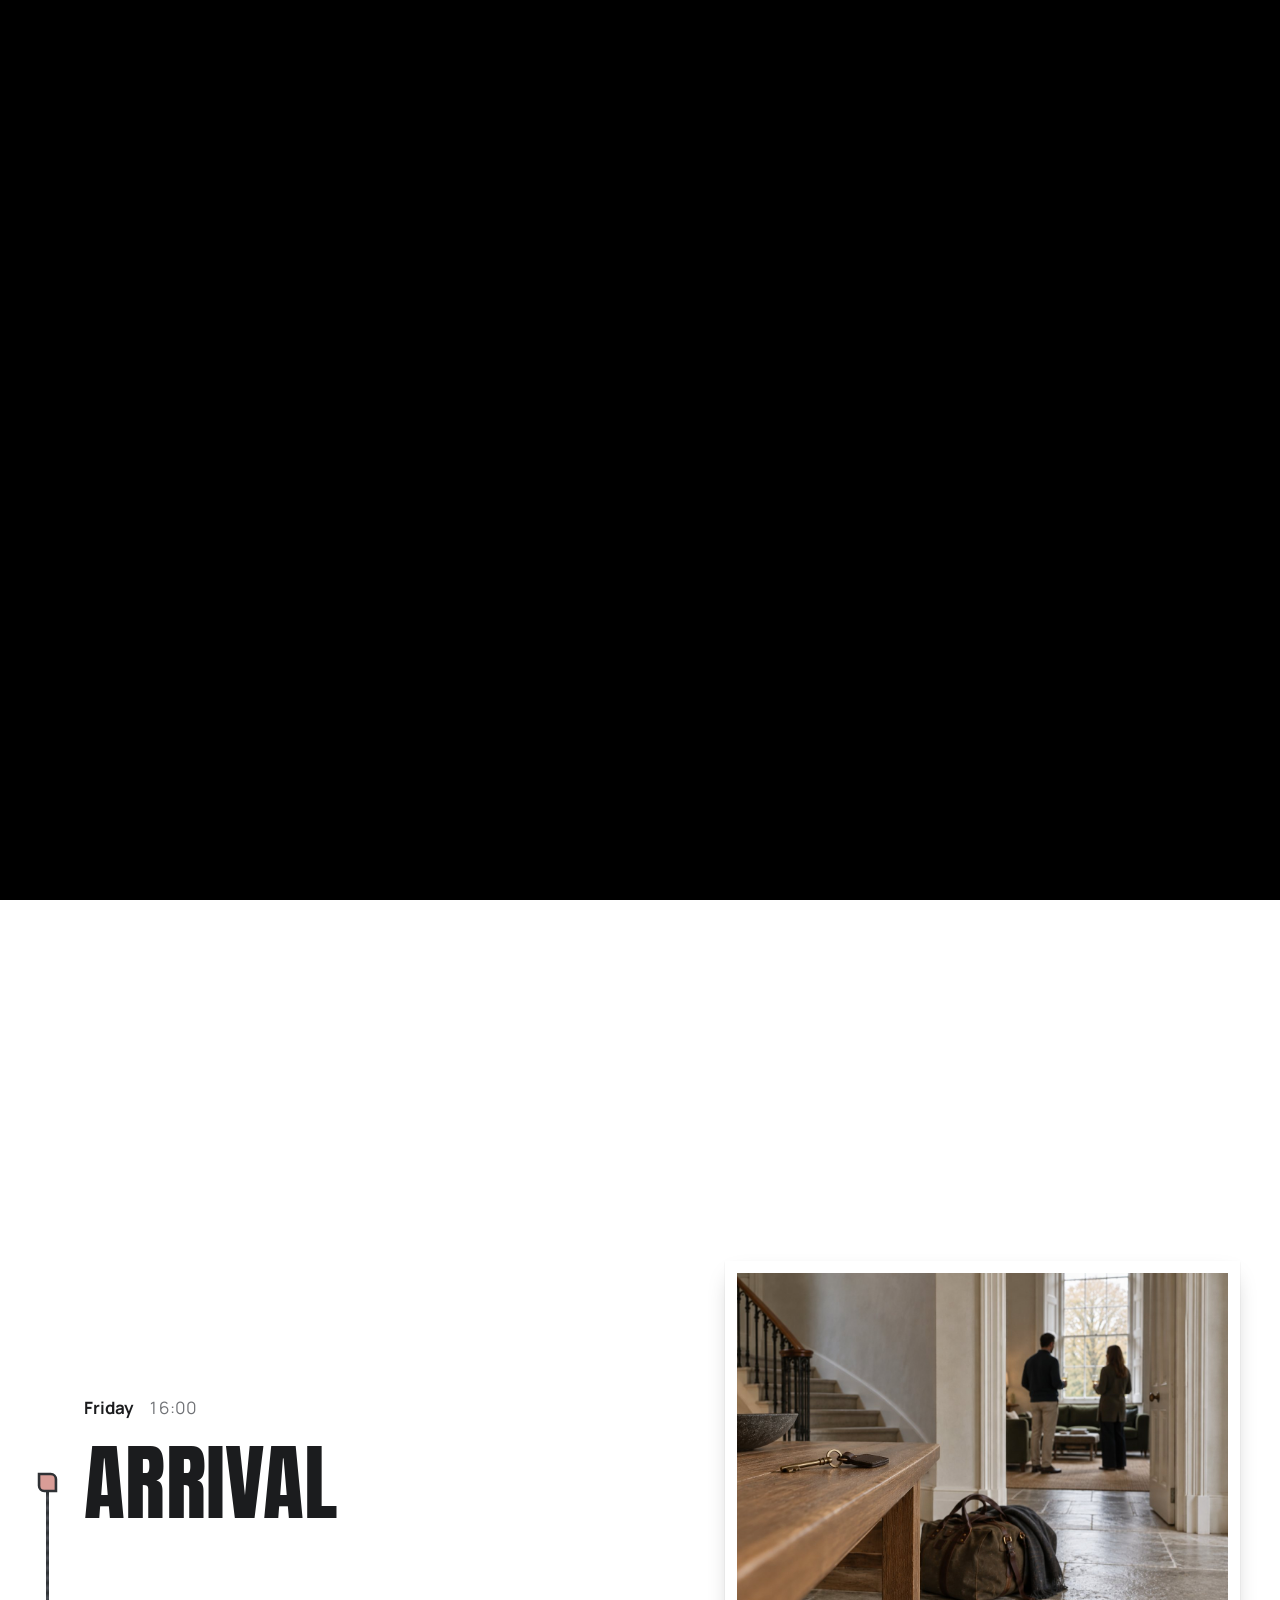
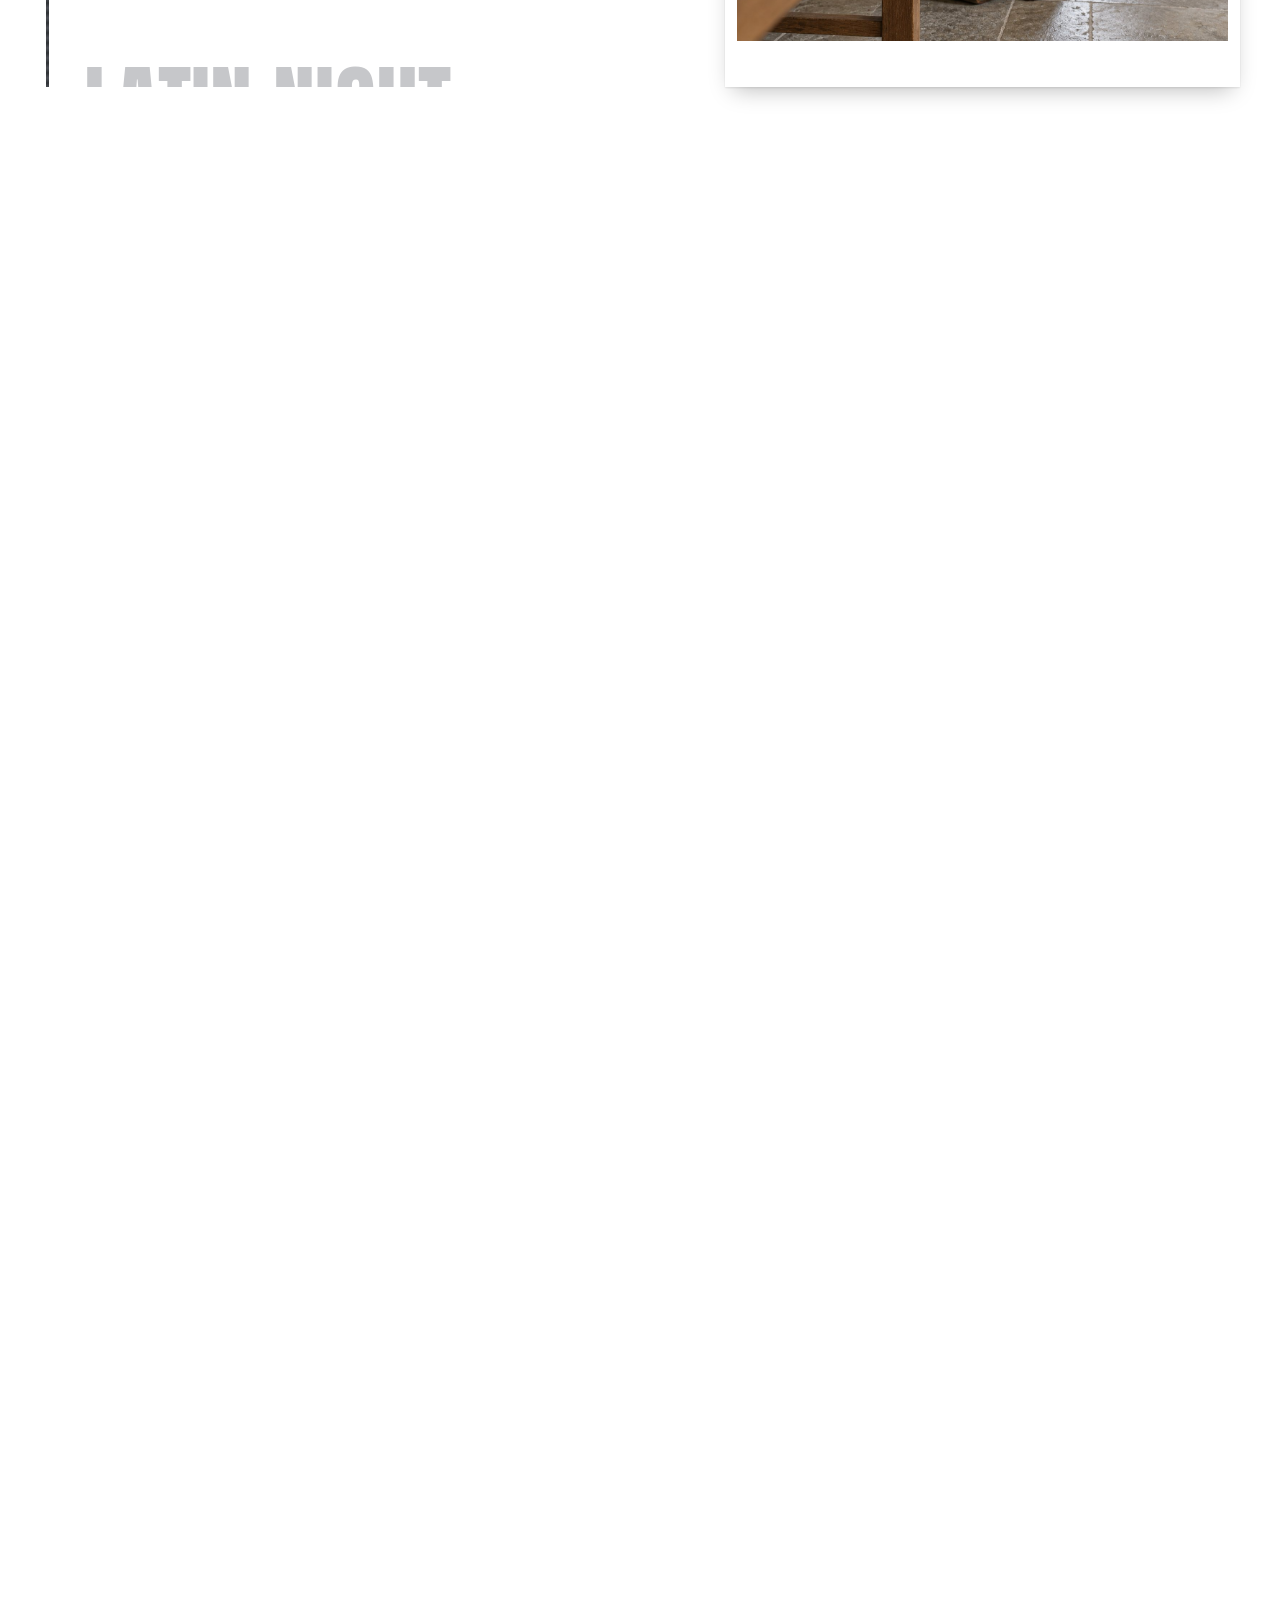
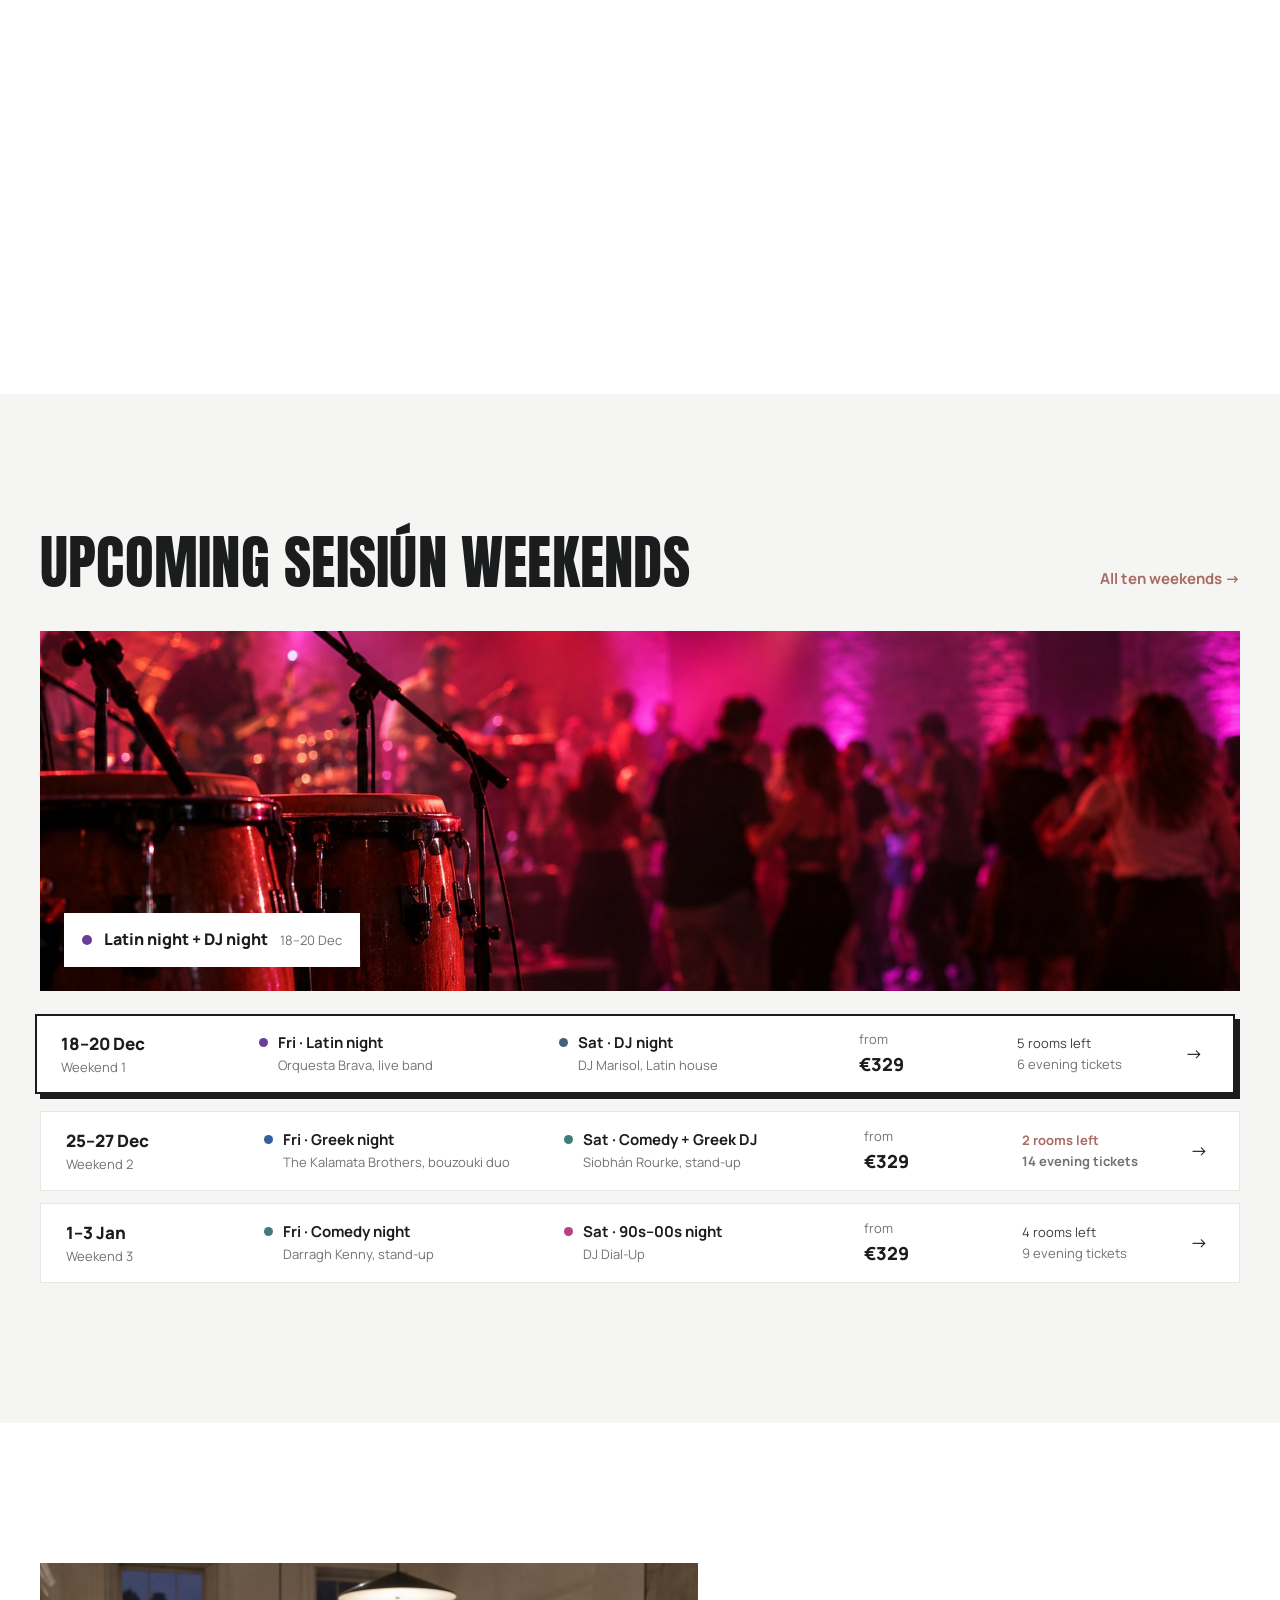
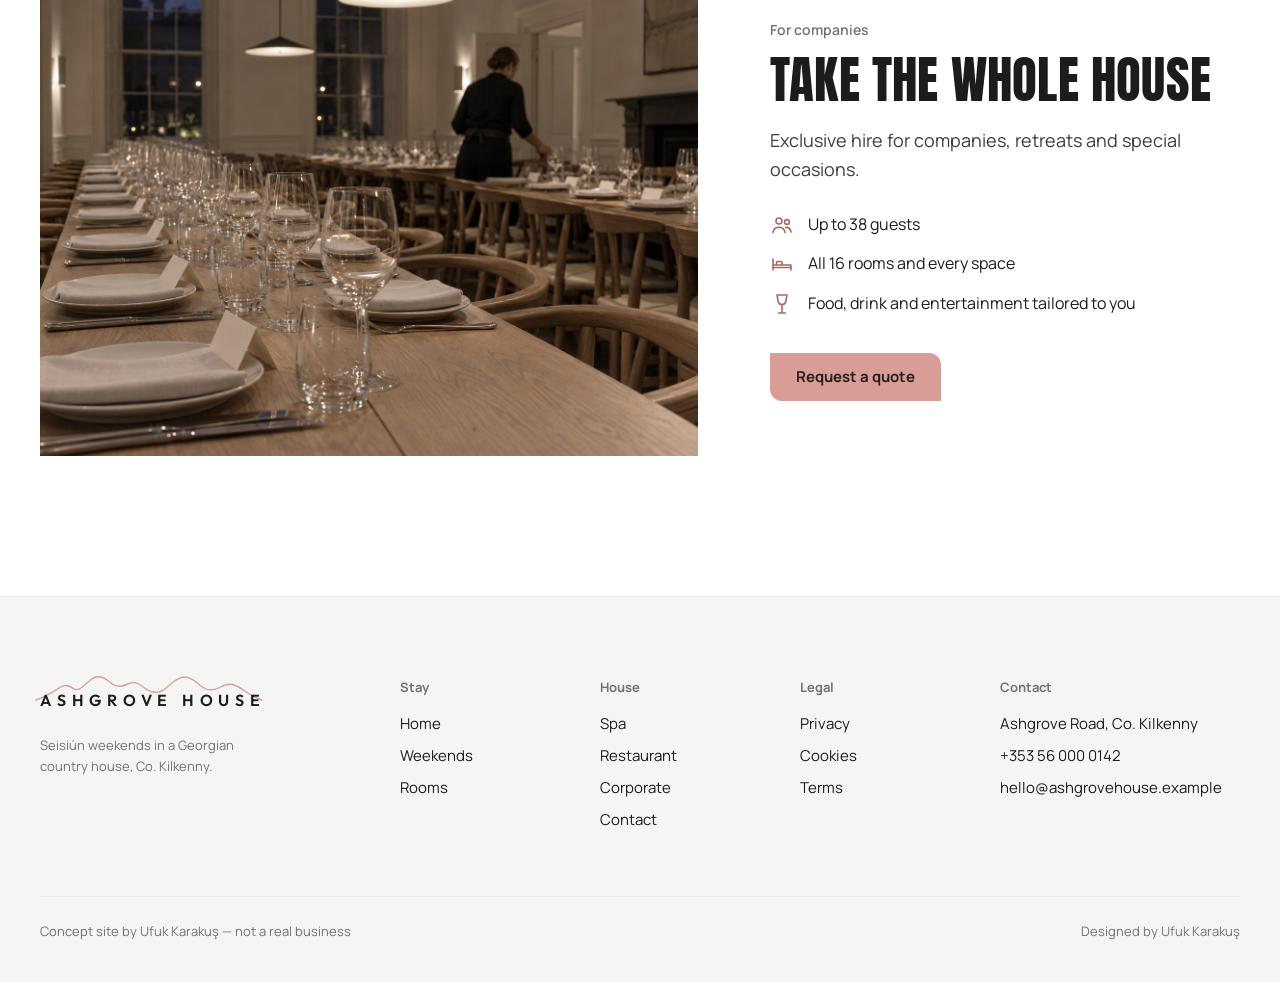
==== index.html @ 06205bde "Stage 6: paced scrolling and story Co-Authored-By: Claude Fable 5.1 <noreply@anthropic.com>" ====
<!doctype html>
<html lang="en-IE">
<head>
<!--HEAD-->
<meta charset="utf-8">
<meta name="viewport" content="width=device-width, initial-scale=1">
<title>Ashgrove House · Seisiún weekends in Kilkenny</title>
<meta name="robots" content="noindex">
<meta name="description" content="Ashgrove House is a fictional concept site: Seisiún weekends in a Georgian country house in Co. Kilkenny.">
<link rel="icon" href="favicon.svg" type="image/svg+xml">
<link rel="alternate icon" href="favicon.ico" sizes="32x32">
<link rel="preconnect" href="https://fonts.googleapis.com">
<link rel="preconnect" href="https://fonts.gstatic.com" crossorigin>
<link rel="stylesheet" href="https://fonts.googleapis.com/css2?family=Anton&family=Outfit:wght@500;600&family=Manrope:wght@400;500;600;700;800&display=swap">
<link rel="stylesheet" href="css/tokens.css">
<link rel="stylesheet" href="css/site.css">
<script>(function(){var d=document.documentElement;d.classList.add('js');var seen=false;try{seen=!!sessionStorage.getItem('ashSeen');sessionStorage.setItem('ashSeen','1')}catch(e){}if(!seen&&!matchMedia('(prefers-reduced-motion: reduce)').matches)d.classList.add('intro-on');})();</script>
<!--/HEAD-->
</head>
<body data-page="home">
<div class="intro" id="intro" aria-hidden="true"><div class="ip l"></div><div class="ip r"></div><div class="ip t"></div><div class="ip b"></div><div class="lo"><div><b>ASHGROVE HOUSE</b><i><span></span></i></div></div></div>
<!--HDR-->
<header class="hdr" id="hdr"><div class="wrap hdr-in">
  <a class="logo" href="./" aria-label="Ashgrove House, home">
    <svg viewBox="0 0 240 30" preserveAspectRatio="none" aria-hidden="true"><path pathLength="1" d="M2 27 C10 25 18 20 28 14 C33 11 37 13 42 16 C48 19 54 10 62 5 C68 2 73 4 79 9 C86 15 92 14 98 11 C104 8 109 10 114 14 C122 20 130 22 138 15 C145 9 151 4 158 4 C165 4 170 10 176 14 C183 19 190 17 197 13 C205 9 212 12 220 18 C226 22 232 25 238 27"/></svg>
    <b>Ashgrove House</b>
  </a>
  <div class="navg">
    <nav class="nav" aria-label="Main"><a href="weekends/" data-nav="weekends">Weekends</a><a href="spa/" data-nav="spa">Spa</a><a href="restaurant/" data-nav="restaurant">Restaurant</a></nav>
    <a class="btn btn-p" href="rooms/">Book</a>
  </div>
</div></header>
<!--/HDR-->
<main id="main">
  <section class="hero"><div class="wrap">
    <div class="hero-frame" id="heroFrame"><video id="heroVid" muted playsinline preload="auto" poster="images/hero-start.jpg" aria-label="Ashgrove House from the air, from an afternoon to a Seisiún night"><source src="images/hero.webm" type="video/webm"><source src="images/hero.mp4" type="video/mp4"></video></div>
    <h1 class="d" id="heroH">Spa by day. Seisiún by night.</h1>
    <div class="hero-sub">
      <p class="lead">Two themed nights with a live act each night, in a Georgian country house in Kilkenny with sixteen rooms upstairs.</p>
      <div class="acts"><div class="next" id="nextLine"><i></i><span></span></div><a class="btn btn-p" href="weekends/">See the weekends</a></div>
    </div>
  </div></section>

  <section class="story" id="story" aria-label="A Seisiún weekend, hour by hour"><div class="st-pin"><div class="wrap st-g">
    <div class="tl" id="tl">
      <div class="tl-col" id="tlCol"></div>
      <div class="tl-when"><b class="fadeable" id="tlDay"></b><span class="fadeable" id="tlTime"></span></div>
      <p class="tl-txt fadeable" id="tlTxt"></p>
    </div>
    <figure class="st-photo"><div class="ph" id="stPh"></div></figure>
  </div></div></section>

  <section class="cal" id="cal"><div class="wrap">
    <div class="sec-h"><h2 class="d">Upcoming Seisiún weekends</h2><a class="tlink" href="weekends/">All ten weekends →</a></div>
    <div class="cal-ph" id="calPh"><img id="calA" src="images/theme-latin.jpg" alt="Latin night" width="1536" height="1024"><img id="calB" alt="" style="opacity:0" width="1536" height="1024"><div class="cal-lab" id="calLab"></div></div>
    <div class="guide" id="guide"></div>
  </div></section>

  <section class="corp"><div class="wrap corp-g">
    <div class="corp-ph"><img src="images/corporate-intro.jpg" alt="The dining room set for a company dinner" class="reveal" width="1536" height="1024" loading="lazy"></div>
    <div>
      <div class="eyebrow">For companies</div>
      <h2 class="d">Take the whole house</h2>
      <p class="lead">Exclusive hire for companies, retreats and special occasions.</p>
      <ul class="ilist"><li><svg data-i="guests"></svg>Up to 38 guests</li><li><svg data-i="bed"></svg>All 16 rooms and every space</li><li><svg data-i="glass"></svg>Food, drink and entertainment tailored to you</li></ul>
      <a class="btn btn-p" href="corporate/">Request a quote</a>
    </div>
  </div></section>
</main>
<!--FTR-->
<footer><div class="wrap">
  <div class="f-g">
    <div><a class="logo" href="./" aria-label="Ashgrove House, home"><svg viewBox="0 0 240 30" preserveAspectRatio="none" aria-hidden="true"><path d="M2 27 C10 25 18 20 28 14 C33 11 37 13 42 16 C48 19 54 10 62 5 C68 2 73 4 79 9 C86 15 92 14 98 11 C104 8 109 10 114 14 C122 20 130 22 138 15 C145 9 151 4 158 4 C165 4 170 10 176 14 C183 19 190 17 197 13 C205 9 212 12 220 18 C226 22 232 25 238 27"/></svg><b>Ashgrove House</b></a>
      <p class="small" style="margin:18px 0 0;max-width:30ch">Seisiún weekends in a Georgian country house, Co. Kilkenny.</p></div>
    <div><h4>Stay</h4><div class="f-col"><a href="./">Home</a><a href="weekends/">Weekends</a><a href="rooms/">Rooms</a></div></div>
    <div><h4>House</h4><div class="f-col"><a href="spa/">Spa</a><a href="restaurant/">Restaurant</a><a href="corporate/">Corporate</a><a href="contact/">Contact</a></div></div>
    <div><h4>Legal</h4><div class="f-col"><a href="privacy/">Privacy</a><a href="cookies/">Cookies</a><a href="terms/">Terms</a></div></div>
    <div><h4>Contact</h4><div class="f-col"><span>Ashgrove Road, Co. Kilkenny</span><a href="tel:+353560000142" data-modal="call">+353 56 000 0142</a><a href="mailto:hello@ashgrovehouse.example" data-modal="email">hello@ashgrovehouse.example</a></div></div>
  </div>
  <div class="f-note"><span>Concept site by Ufuk Karakuş — not a real business</span><span>Designed by Ufuk Karakuş</span></div>
</div></footer>
<!--/FTR-->
<!--SCRIPTS-->
<script type="module" src="js/site.js"></script>
<script type="module" src="js/home.js"></script>
<!--/SCRIPTS-->
</body>
</html>
---- css/tokens.css ----
/* Design tokens — taken from the approved board's :root */
:root{
  --ink:#1b1c1e; --ink2:#3b3d41; --muted:#707276; --faint:#a3a5a8; --line:#e7e7e5; --soft:#f5f5f3; --paper:#ffffff;
  --rose:#d99d97; --rose-h:#e4b0ab; --rose-d:#a86a63; --rose-l:#f7e6e3; --on-rose:#2b1f1d;
  --greek:#33609f; --latin:#6a3d98; --s90:#b8417f; --bingo:#d4703a; --white:#939aa1; --comedy:#3f7d7a; --acoustic:#6f8b62; --dj:#44607f;
  --head:"Anton","Oswald","Arial Narrow",sans-serif;
  --sans:"Manrope","Segoe UI",system-ui,sans-serif;
  --logo:"Outfit","Manrope",system-ui,sans-serif;
  --hh:84px; --r:12px; --sec:140px; --container:1360px; --gutter:40px;
  color-scheme:light;
}
---- css/site.css ----
/* Ashgrove House — shared styles. Light throughout (white + soft grey bands), charcoal type, one dusty-rose accent.
   Anton only for main headings, Manrope everywhere else. Isometric lift only on calendar rows and room boxes. */
*{box-sizing:border-box}
[hidden]{display:none!important}
html,body{margin:0}
body{background:var(--paper);color:var(--ink);font-family:var(--sans);font-size:16px;line-height:1.6;-webkit-font-smoothing:antialiased;overflow-x:hidden}
button{font:inherit;color:inherit;cursor:pointer;background:none;border:0;padding:0}
a{color:inherit}
img{display:block;max-width:100%}
figure{margin:0}
:focus-visible{outline:2px solid var(--rose-d);outline-offset:3px}
.wrap{max-width:var(--container);margin:0 auto;padding-left:max(var(--gutter),env(safe-area-inset-left,0px));padding-right:max(var(--gutter),env(safe-area-inset-right,0px))}
.d{font-family:var(--head);font-weight:400;text-transform:uppercase;letter-spacing:.004em;line-height:.96;margin:0;white-space:nowrap}
.eyebrow{font-size:14px;font-weight:600;color:var(--muted);margin:0 0 14px}
.lead{font-size:18px;line-height:1.6;color:var(--ink2);margin:0;max-width:44ch}
.small{font-size:13px;color:var(--muted)}

/* buttons: primary = rose, top-right + bottom-left rounded; secondary = plain outline; ticket = "Evening tickets" only */
.btn{display:inline-flex;align-items:center;justify-content:center;gap:10px;height:48px;padding:0 26px;font-family:var(--sans);font-weight:700;font-size:15px;white-space:nowrap;text-decoration:none;transition:background .2s,color .2s,border-color .2s}
.btn-p{border-radius:0 var(--r) 0 var(--r);background:var(--rose);color:var(--on-rose)}
.btn-p:hover{background:var(--rose-h)}
.btn-p[disabled]{background:#e5e5e3;color:#9a9c9f;cursor:not-allowed}
.btn-s{border:1px solid var(--ink);border-radius:2px;height:46px}
.btn-s:hover{background:var(--soft)}
.btn-t{position:relative;overflow:hidden;height:46px;color:var(--ink);border:1px solid var(--ink);border-radius:3px}
.btn-t::before,.btn-t::after{content:"";position:absolute;top:50%;width:16px;height:16px;margin-top:-8px;border-radius:50%;background:var(--paper);border:1px solid var(--ink)}
.btn-t::before{left:-9px}.btn-t::after{right:-9px}
.btn-t:hover{background:var(--soft)}
.tlink{font-weight:700;font-size:15px;color:var(--rose-d);display:inline-flex;gap:8px;align-items:center;text-decoration:none}
.tlink:hover{color:var(--ink)}

/* header */
.hdr{position:fixed;left:0;right:0;top:0;z-index:50;background:#fff;box-shadow:0 1px 0 var(--line)}
.hdr-in{display:flex;align-items:center;height:var(--hh)}
.logo{position:relative;display:inline-flex;align-items:center;height:40px;margin-right:auto;padding-top:6px;text-decoration:none}
.logo b{position:relative;z-index:1;font-family:var(--logo);font-weight:600;font-size:16px;letter-spacing:.36em;text-transform:uppercase;white-space:nowrap}
.logo svg{position:absolute;left:-6px;top:-4px;width:calc(100% + 4px);height:30px;z-index:0;overflow:visible}
.logo svg path{fill:none;stroke:var(--rose);stroke-width:1.4;stroke-linejoin:round;stroke-linecap:round}
/* the header line draws itself each time a page opens */
.js .hdr .logo svg path{stroke-dasharray:1;stroke-dashoffset:1}
.js .hdr .logo.draw svg path{animation:lgdraw 1.6s cubic-bezier(.45,0,.25,1) .1s forwards}
@keyframes lgdraw{to{stroke-dashoffset:0}}
.navg{display:flex;gap:8px;align-items:stretch}
.nav{display:flex;align-items:center;gap:4px;padding:4px;border:1px solid var(--ink);border-radius:0 var(--r) 0 var(--r)}
.nav a{display:inline-flex;align-items:center;justify-content:center;height:38px;padding:0 18px;font-weight:600;font-size:14px;text-decoration:none;border-radius:0 9px 0 9px;transition:background .2s,color .2s}
.nav a:hover:not(.on){background:var(--soft)}
.nav a.on{background:var(--ink);color:#fff}

/* footer (light) */
footer{background:var(--soft);padding-block:80px 40px;border-top:1px solid var(--line)}
.f-g{display:grid;grid-template-columns:minmax(0,4fr) repeat(3,minmax(0,2fr)) minmax(0,3fr);gap:40px}
.f-g h4{margin:0 0 14px;font-size:13px;font-weight:700;color:var(--muted)}
.f-col{display:flex;flex-direction:column;gap:8px;font-size:15px}
.f-col a{text-decoration:none}
.f-col a:hover{color:var(--rose-d)}
.f-note{display:flex;justify-content:space-between;gap:20px;margin-top:64px;padding-top:24px;border-top:1px solid var(--line);font-size:13px;color:var(--muted);flex-wrap:wrap}

/* images revealed on entering the viewport (never hidden, only scaled) */
.reveal{transform:scale(.92);transition:transform 1.2s cubic-bezier(.2,.7,.2,1)}
.reveal.in{transform:scale(1)}

/* legal pages: plain text */
.legal{padding-top:calc(var(--hh) + 64px);padding-bottom:var(--sec)}
.legal h1{font-size:clamp(54px,6.2vw,96px);margin:0 0 40px}
.legal .prose{max-width:68ch}
.legal .prose h2{font-family:var(--sans);font-weight:800;font-size:20px;letter-spacing:-.01em;line-height:1.3;margin:40px 0 10px}
.legal .prose p,.legal .prose li{color:var(--ink2);margin:0 0 14px}
.legal .prose ul{padding-left:22px;margin:0 0 14px}
.legal .prose a{color:var(--rose-d);font-weight:700}
.legal .prose a:hover{color:var(--ink)}

/* modal, toast */
.modal{position:fixed;inset:0;z-index:400;background:rgba(27,28,30,.35);display:grid;place-items:center;padding:20px}
.modal-in{background:#fff;max-width:460px;padding:36px;position:relative;box-shadow:0 30px 80px rgba(0,0,0,.2)}
.modal-in h3{font-weight:800;font-size:24px;margin:0 0 10px;letter-spacing:-.01em}
.modal-in p{margin:0 0 18px;color:var(--ink2)}
.modal-in a{font-weight:700;color:var(--rose-d)}
.modal-in .x{position:absolute;right:12px;top:10px;font-size:22px;width:36px;height:36px}
.toast{position:fixed;left:50%;top:100px;transform:translate(-50%,-10px);z-index:350;background:#fff;color:var(--ink);box-shadow:0 10px 30px rgba(0,0,0,.15);padding:12px 18px;font-size:14px;font-weight:600;opacity:0;transition:.25s;pointer-events:none}
.toast.on{opacity:1;transform:translate(-50%,0)}

/* ========== HOME ========== */
/* intro: black ~1s, the frame opens to the 35mm picture, then the page arrives (only when the head script sets .intro-on) */
.intro{display:none;position:fixed;inset:0;z-index:300;pointer-events:none}
.intro-on .intro{display:block}
.intro .ip{position:absolute;left:0;right:0;height:50%;background:#000;transition:height 1.8s cubic-bezier(.65,0,.35,1),opacity .9s ease}
.intro .ip.t{top:0}.intro .ip.b{bottom:0}
.intro .ip.l,.intro .ip.r{top:0;bottom:0;height:auto;width:0;transition:opacity .9s ease}
.intro .ip.l{left:0;right:auto}.intro .ip.r{right:0;left:auto}
.intro .lo{position:absolute;inset:0;display:grid;place-items:center;z-index:2;transition:opacity .5s}
.intro .lo div{display:flex;flex-direction:column;align-items:center;gap:18px}
.intro .lo b{font-family:var(--logo);font-weight:600;font-size:16px;letter-spacing:.36em;color:#e8e8e8}
.intro .lo i{display:block;width:150px;height:1px;background:rgba(255,255,255,.14);overflow:hidden}
.intro .lo i span{display:block;height:100%;background:#e8e8e8;transform:translateX(-100%);animation:ld 1s ease forwards}
@keyframes ld{to{transform:none}}
.intro.go .lo{opacity:0}
.intro.fade .ip{opacity:0}
.intro-on .intro.done,.intro.done{display:none}

.hero{padding-top:calc(var(--hh) + 28px);padding-bottom:96px}
.hero .wrap{container-type:inline-size}
.hero-frame{height:clamp(280px,calc(100vh - 372px),560px);overflow:hidden;background:#e9e9e7}
.hero-frame video{display:block;width:100%;height:100%;object-fit:cover;object-position:50% 18%}
/* the headline fills the frame on one line: sized in CSS from the Anton width ratio (so nothing shifts when the font arrives), then refined by js/home.js */
.hero h1{--hw:1126;font-size:min(150px,calc(100cqw * 100 / var(--hw) - .2px));margin:34px 0 24px;width:max-content}
.hero-sub{display:grid;grid-template-columns:minmax(0,7fr) minmax(0,5fr);gap:40px;align-items:center}
.hero-sub .acts{display:flex;align-items:center;gap:26px;justify-self:end}
.next{display:flex;align-items:center;gap:10px;font-size:14px;color:var(--muted);white-space:nowrap}
.next i{width:8px;height:8px;border-radius:50%;background:var(--c,var(--latin))}

/* story: the weekend as a timeline. Titles travel up a striped line; day, time and copy fade in place. One step per scroll. */
.story{position:relative;background:var(--paper)}
.st-pin{position:sticky;top:0;height:100vh;padding-top:var(--hh);display:flex;align-items:center;overflow:hidden}
.st-g{display:grid;grid-template-columns:minmax(0,6fr) minmax(0,6fr);gap:56px;align-items:center;width:100%}
.tl{position:relative;height:var(--tlH,460px);overflow-x:visible;overflow-y:clip}
.tl-col{position:absolute;left:0;right:0;top:0;transform:translateY(var(--tlShift,0px));transition:transform .85s cubic-bezier(.65,0,.35,1)}
.tl-line{position:absolute;left:6px;width:3px;top:calc(var(--tlTH,100px) / 2);height:calc(var(--tlS,240px) * 7);border-radius:2px;background:repeating-linear-gradient(180deg,#2f3135 0,#4d5056 5px,#2f3135 10px)}
.tl-it{position:absolute;left:0;right:0;top:calc(var(--tlS,240px) * var(--k));padding-left:44px}
.tl-it .d{font-size:clamp(64px,6.6vw,104px);color:#c6c7ca;transition:color .6s ease}
.tl-it.on .d{color:var(--ink)}
.tl-node{position:absolute;left:0;top:50%;width:15px;height:15px;margin-top:-7.5px;background:#fff;border:2px solid #2f3135;border-radius:0 5px 0 5px;transition:background .4s ease,transform .4s ease}
.tl-it.past .tl-node{background:#2f3135}
.tl-it.on .tl-node{background:var(--rose);transform:scale(1.3)}
.tl-when{position:absolute;left:44px;top:calc(var(--tlY,190px) - 46px);display:flex;gap:14px;align-items:baseline;font-size:17px;line-height:1.4}
.tl-when b{font-weight:700}
.tl-when span{color:var(--muted);font-variant-numeric:tabular-nums}
.tl-txt{position:absolute;left:44px;right:0;top:calc(var(--tlY,190px) + var(--tlTH,100px) + 18px);margin:0;font-size:18px;line-height:1.55;color:var(--ink2);max-width:36ch}
.fadeable{transition:opacity .4s ease}
.fadeable.out{opacity:0;transition-duration:.2s}
.st-photo{justify-self:end;position:relative;background:#fff;padding:12px 12px 46px;box-shadow:0 1px 2px rgba(0,0,0,.10),0 10px 22px -8px rgba(0,0,0,.28)}
.st-photo .ph{position:relative;width:var(--phW,540px);aspect-ratio:4/3;overflow:hidden;background:#eee}
.st-photo img{position:absolute;inset:0;width:100%;height:100%;object-fit:cover;opacity:0;transition:opacity .7s ease}
.st-photo img.on{opacity:1}

/* upcoming weekends: one picture, three slim guide rows.
   (The board renders in quirks mode — no doctype — so a line holding only a smaller inline element has no strut; here those elements are blocks to give the same line boxes.) */
.cal{background:var(--soft);padding-block:var(--sec)}
.sec-h{display:flex;justify-content:space-between;align-items:flex-end;gap:30px;margin-bottom:40px}
.sec-h h2{font-size:clamp(44px,4.6vw,68px)}
.cal-ph{position:relative;height:min(40vh,360px);overflow:hidden;background:#e4e4e2;margin-bottom:28px}
.cal-ph img{position:absolute;inset:0;width:100%;height:100%;object-fit:cover;transition:opacity .8s ease}
.cal-lab{position:absolute;left:24px;bottom:24px;z-index:2;background:#fff;padding:14px 18px;display:flex;gap:12px;align-items:center}
.cal-lab i{width:10px;height:10px;border-radius:50%;background:var(--c);flex:none}
.cal-lab b{font-weight:800;font-size:16px;white-space:nowrap}
.cal-lab span{font-size:13px;color:var(--muted);white-space:nowrap}
.guide{display:flex;flex-direction:column;gap:12px}
.gr{display:grid;grid-template-columns:170px minmax(0,1fr) 130px 140px 24px;align-items:center;gap:28px;min-height:80px;padding:12px 26px;background:#fff;box-shadow:inset 0 0 0 1px var(--line);cursor:pointer;text-decoration:none;transition:transform .22s ease,box-shadow .22s ease}
.gr:hover,.gr.cur{transform:translate(-5px,-5px);box-shadow:inset 0 0 0 2px var(--ink),5px 5px 0 var(--ink)}
.gr .dt b{display:block;font-weight:800;font-size:17px;white-space:nowrap}
.gr .dt span{display:block;font-size:13px;color:var(--muted)}
.gr .ns{display:flex;gap:28px;min-width:0}
.gr .nt{display:flex;gap:10px;align-items:baseline;min-width:0;flex:1 1 0}
.gr .nt i{flex:none;width:9px;height:9px;border-radius:50%;background:var(--c);transform:translateY(-1px)}
.gr .nt b{display:block;font-weight:700;font-size:15px;white-space:nowrap}
.gr .nt span{display:block;font-size:13px;color:var(--muted);white-space:nowrap;overflow:hidden;text-overflow:ellipsis}
.gr .pr{font-size:13px;color:var(--muted)}
.gr .pr b{display:block;font-weight:800;font-size:18px;color:var(--ink)}
.gr .lf{font-size:13px;color:var(--ink2)}
.gr .lf.hot{color:var(--rose-d);font-weight:700}
.gr .go{font-size:18px;color:var(--ink)}

.corp{padding-block:var(--sec)}
.corp-g{display:grid;grid-template-columns:minmax(0,7fr) minmax(0,5fr);gap:72px;align-items:center}
.corp-ph{aspect-ratio:4/3;overflow:hidden;background:#eee}
.corp-ph img{width:100%;height:100%;object-fit:cover}
.corp h2{font-size:clamp(44px,4vw,60px);margin-bottom:22px}
.ilist{list-style:none;padding:0;margin:28px 0 36px;display:flex;flex-direction:column;gap:14px}
.ilist li{display:flex;gap:14px;align-items:center;font-size:16px}
.ilist svg{width:24px;height:24px;flex:none;color:var(--rose-d)}

@media (prefers-reduced-motion:reduce){*{animation:none!important;transition:none!important}.reveal{transform:none}.js .hdr .logo svg path{stroke-dashoffset:0}}
@media (max-width:1100px){
  .gr{grid-template-columns:150px minmax(0,1fr) 110px 24px}.gr .lf{display:none}
}
@media (max-width:900px){
  .st-g{grid-template-columns:1fr;gap:20px}.st-pin{align-items:flex-start;padding-top:calc(var(--hh) + 24px)}.tl-it .d{font-size:52px}.st-photo{justify-self:start}
  .corp-g{grid-template-columns:1fr}
  .gr{grid-template-columns:1fr;gap:10px}.gr .ns{flex-direction:column;gap:8px}
  .hero h1{width:auto;font-size:clamp(46px,6.2vw,90px)}
  .hero-sub{grid-template-columns:1fr}
  .wrap{padding-left:max(16px,env(safe-area-inset-left,0px));padding-right:max(16px,env(safe-area-inset-right,0px))}
  .d{white-space:normal}
  .f-g{grid-template-columns:1fr}
  .nav a{padding:0 12px}
}
@media (max-width:520px){
  .hero-sub .acts{flex-direction:column;align-items:flex-start;justify-self:start}
  .next{white-space:normal}
  .logo b{font-size:12px;letter-spacing:.22em}
  .nav a[data-nav="restaurant"]{display:none}
  .nav a{height:34px;font-size:13px}
  .navg>.btn{height:44px;padding:0 16px}
}

/* hidden /data-check/ page */
.dc h2{font-family:var(--sans);font-weight:800;font-size:22px;letter-spacing:-.01em;margin:48px 0 12px}
.dc h3{font-family:var(--sans);font-weight:700;font-size:16px;margin:24px 0 8px}
.dc table{border-collapse:collapse;width:100%;font-size:14px;font-variant-numeric:tabular-nums}
.dc th,.dc td{padding:8px 10px;border-bottom:1px solid var(--line);text-align:left;vertical-align:top}
.dc th{font-size:13px;color:var(--muted);font-weight:700}
.dc .ok{color:#2f6a3a;font-weight:700}
.dc .bad{color:#b3261e;font-weight:700}
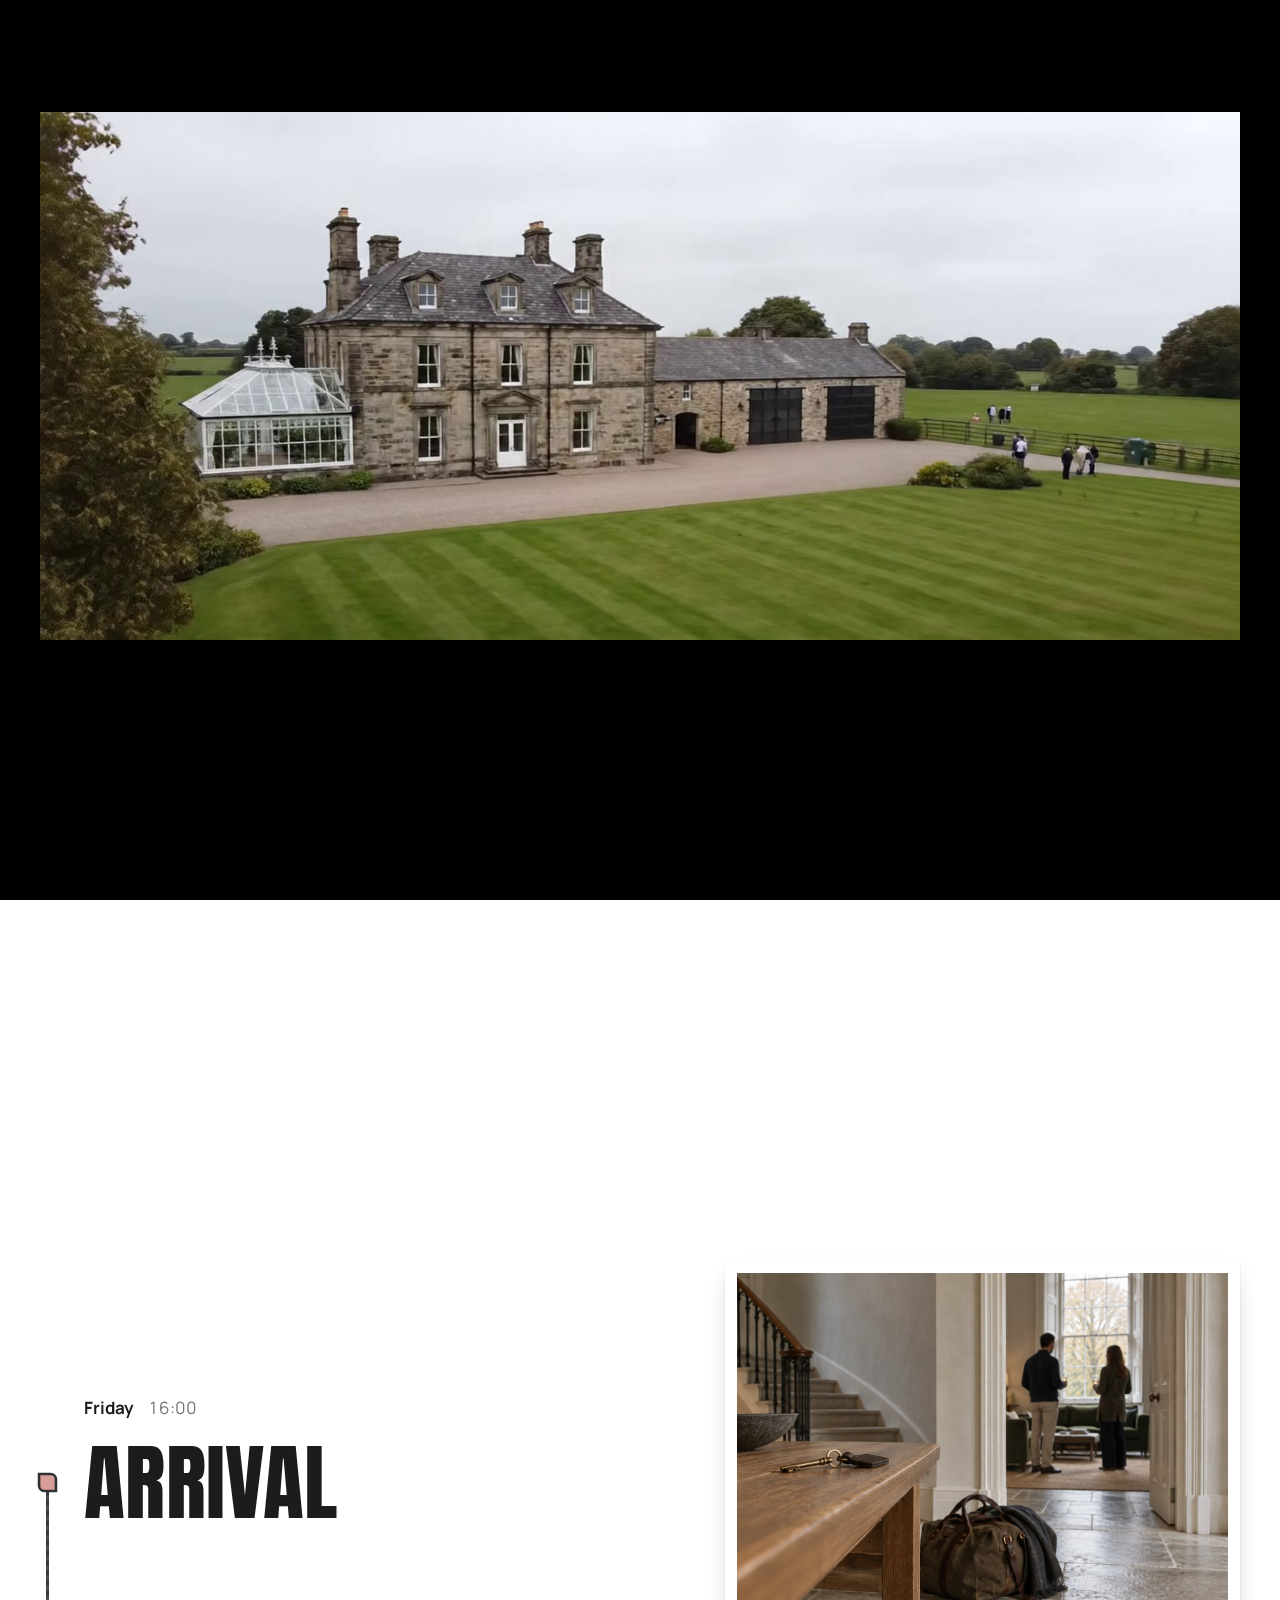
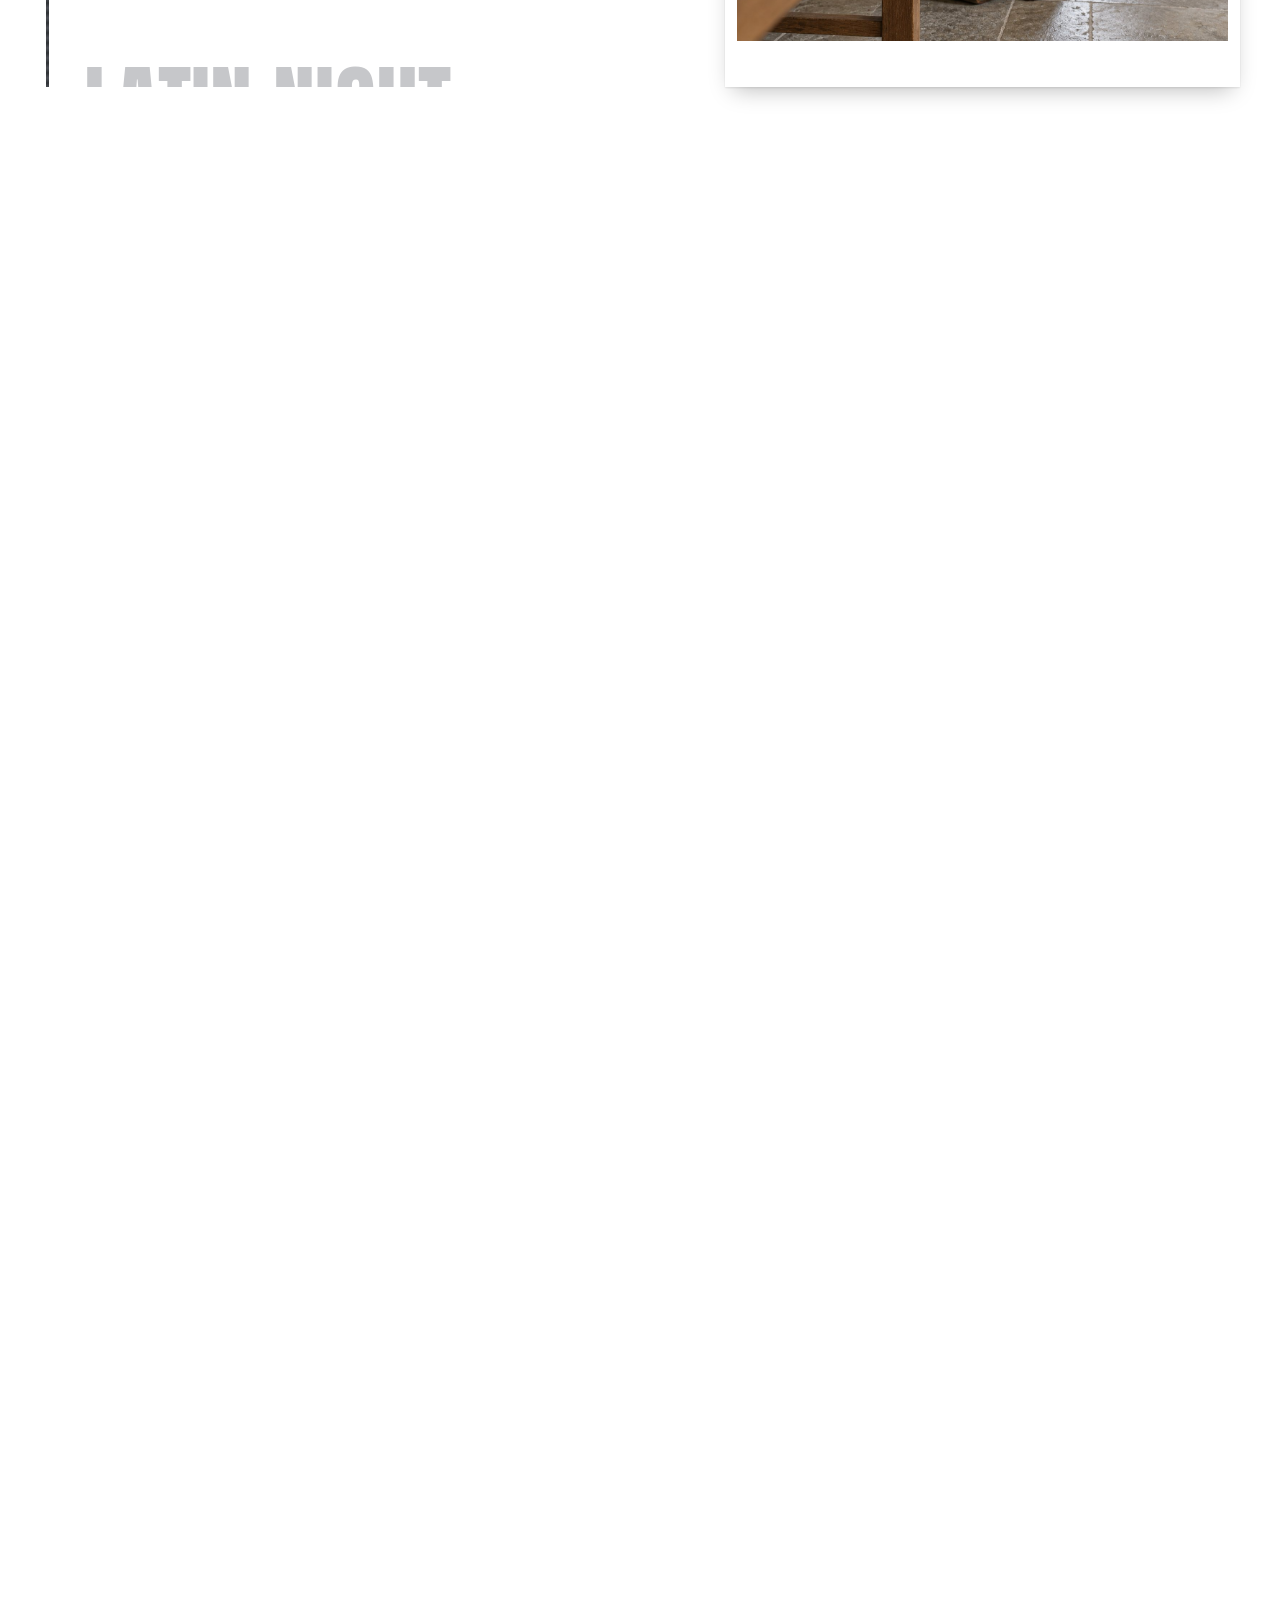
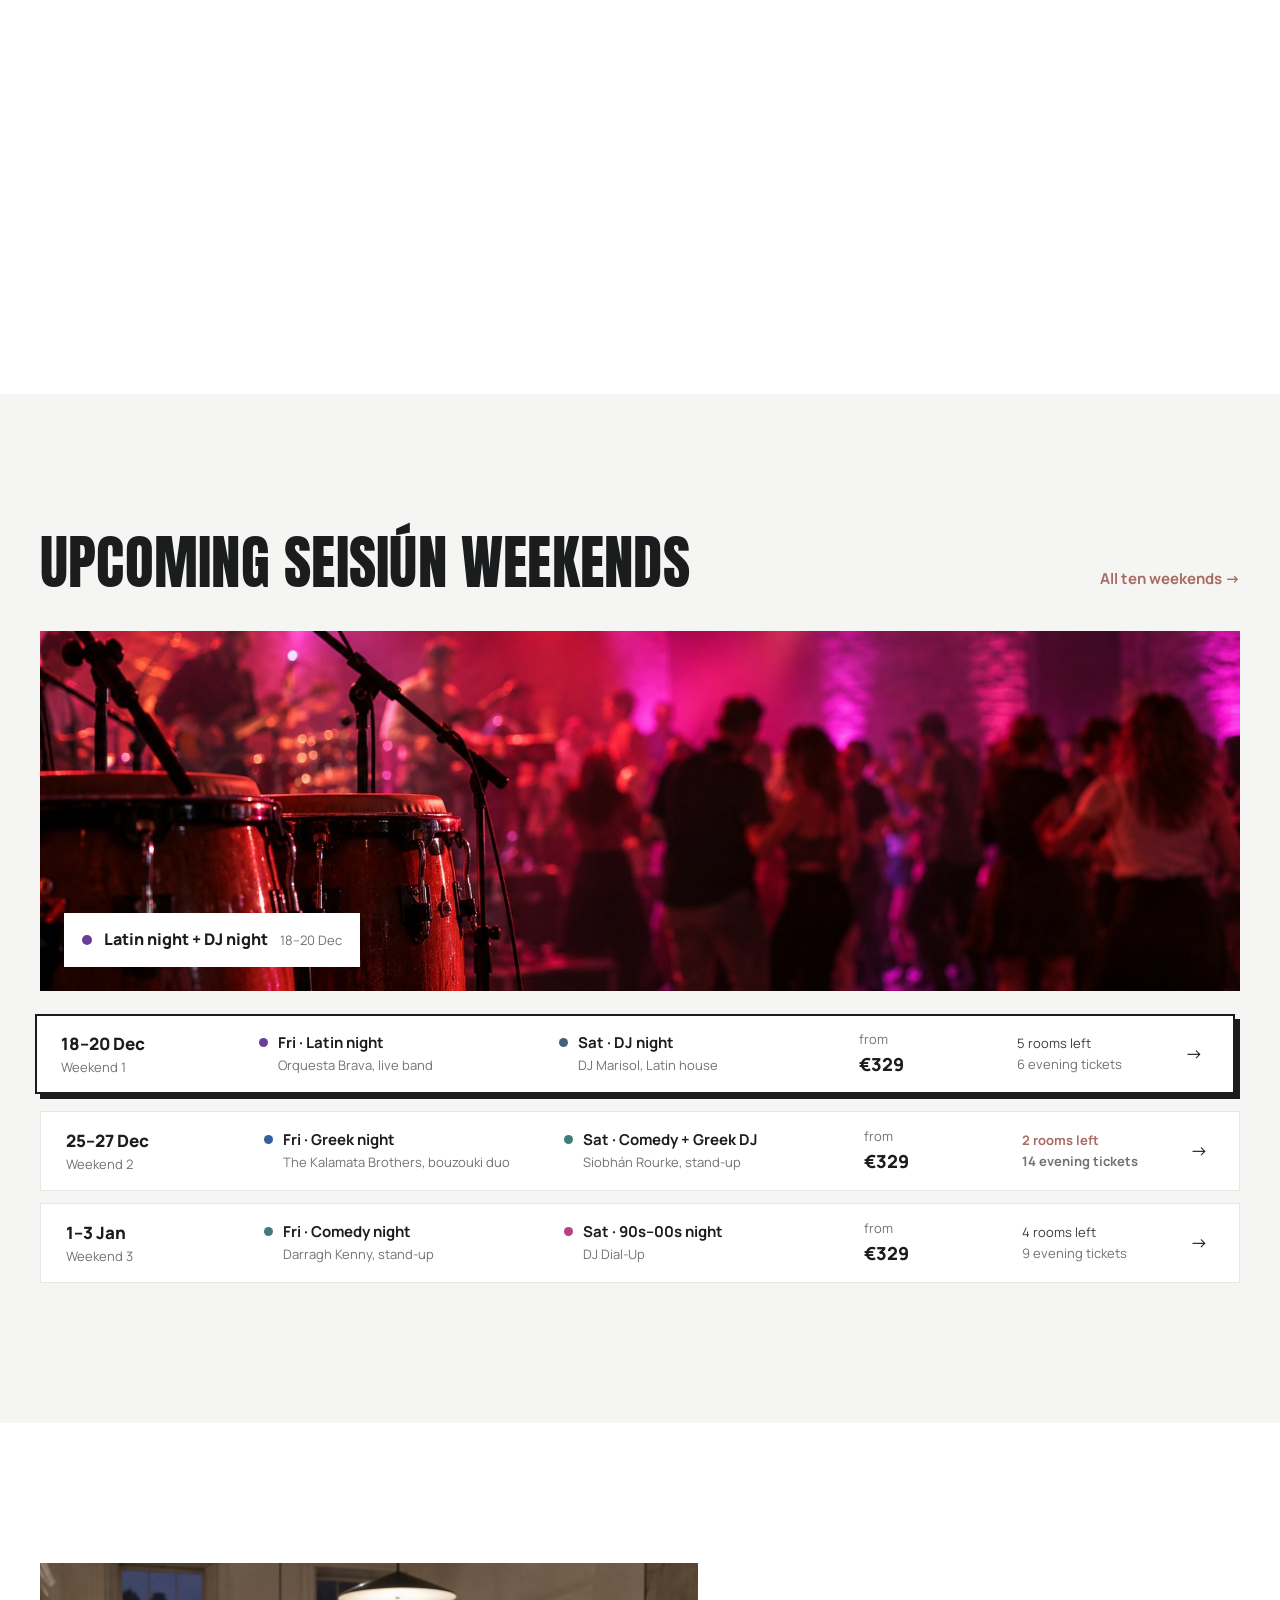
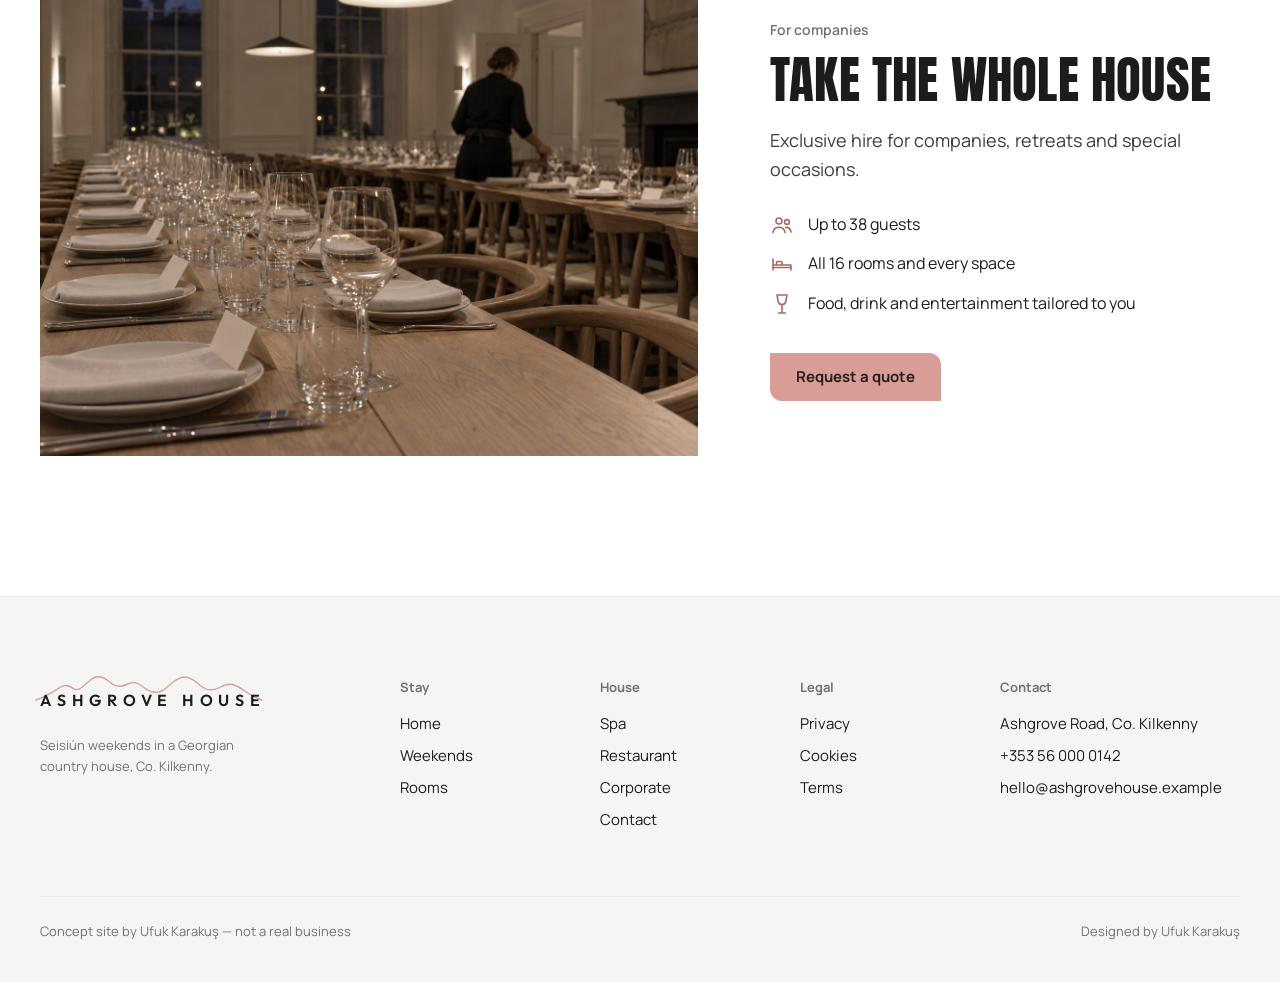
==== commit 91c27a02: "Stage 12: full-site check Co-Authored-By: Claude Fable 5.1 <noreply@anthropic.com>" ====
--- a/index.html
+++ b/index.html
@@ -81,8 +81,8 @@
 </div></footer>
 <!--/FTR-->
 <!--SCRIPTS-->
-<script type="module" src="js/site.js"></script>
-<script type="module" src="js/home.js"></script>
+<script type="module" src="js/site.js" blocking="render"></script>
+<script type="module" src="js/home.js" blocking="render"></script>
 <!--/SCRIPTS-->
 </body>
 </html>
--- a/css/site.css
+++ b/css/site.css
@@ -68,6 +68,276 @@
 .legal .prose ul{padding-left:22px;margin:0 0 14px}
 .legal .prose a{color:var(--rose-d);font-weight:700}
 .legal .prose a:hover{color:var(--ink)}
+
+/* ========== SUBPAGES ========== */
+.pintro{padding-top:calc(var(--hh) + 64px);padding-bottom:20px}
+.pi-row{display:flex;justify-content:space-between;align-items:flex-end;gap:56px;margin-bottom:40px}
+.pi-row h1{font-size:clamp(54px,6.2vw,96px)}
+.pi-row .lead{max-width:400px;padding-bottom:6px}
+.pi-frame{height:min(50vh,500px);overflow:hidden;background:#eee}
+.pi-frame img{width:100%;height:100%;object-fit:cover;animation:kb2 22s ease-out both}
+@keyframes kb2{from{transform:scale(1.07)}to{transform:scale(1)}}
+
+/* brochure band: tall, pinned, one large photo that gives way to the second */
+@media (min-width:901px){#roomBands,#spaBands,#restBands{min-height:600vh}#corpBands{min-height:400vh}}   /* the containers hold their final height before the bands are built: no layout shift on load */
+.band{position:relative;height:200vh}
+.band.alt{background:var(--soft)}
+.band-pin{position:sticky;top:0;height:100vh;padding-top:var(--hh);display:flex;align-items:center}
+.band-g{display:grid;grid-template-columns:minmax(0,5fr) minmax(0,7fr);gap:72px;align-items:center;width:100%}
+.band.rev .band-g{grid-template-columns:minmax(0,7fr) minmax(0,5fr)}
+.band.rev .b-txt{order:2}
+.b-txt h2{font-size:clamp(44px,4.2vw,60px);margin:0 0 24px}
+.b-txt .lead{margin-bottom:30px}
+.rule{width:40px;height:2px;background:var(--rose);margin:0 0 26px}
+.rowsx{display:flex;flex-direction:column}
+.rowsx div{display:grid;grid-template-columns:1fr 90px 70px;gap:20px;padding:13px 0;border-bottom:1px solid var(--line);font-size:16px}
+.rowsx div:first-child{border-top:1px solid var(--line)}
+.rowsx span:nth-child(2){color:var(--muted)}
+.rowsx span:nth-child(3){font-weight:800;text-align:right}
+.facts{display:grid;grid-template-columns:repeat(2,minmax(0,1fr));gap:22px 30px;max-width:460px}
+.fact{display:flex;gap:14px;align-items:center;font-size:14px;color:var(--muted);line-height:1.35}
+.fact svg{width:26px;height:26px;flex:none;color:var(--rose-d)}
+.fact b{display:block;color:var(--ink);font-weight:800;font-size:16px}
+.b-ph{position:relative;height:min(68vh,600px);overflow:hidden;background:#e6e6e4}
+.b-ph img{position:absolute;inset:0;width:100%;height:100%;object-fit:cover;transition:transform 1.1s cubic-bezier(.2,.7,.2,1),clip-path 1.1s cubic-bezier(.6,0,.2,1)}
+.b-ph img.p2{clip-path:inset(0 0 0 100%)}
+.b-ph.two img.p2{clip-path:inset(0 0 0 0)}
+.b-ph.two img.p1{transform:scale(1.05)}
+.b-ph .cnt{position:absolute;right:18px;bottom:16px;z-index:2;font-size:13px;font-weight:700;color:var(--ink);background:#fff;padding:5px 10px;font-variant-numeric:tabular-nums}
+.tags{display:flex;gap:8px;flex-wrap:wrap;margin-bottom:28px}
+.tag{display:inline-flex;align-items:center;gap:8px;font-size:13px;font-weight:600;padding:6px 12px;background:#fff;box-shadow:inset 0 0 0 1px var(--line)}
+.band.alt .tag{background:#fff}
+.tag i{width:8px;height:8px;border-radius:50%;background:var(--c)}
+
+.plainband{padding-block:var(--sec) 0}
+
+.hours{border-block:1px solid var(--line);padding-block:28px}
+.hours .wrap{display:flex;align-items:center;gap:40px;flex-wrap:wrap;font-size:15px}
+.hours svg{width:26px;height:26px;color:var(--rose-d)}
+.hours b{font-weight:700}
+.hours .sep{width:1px;height:32px;background:var(--line)}
+.hours small{display:block;color:var(--muted);font-size:13px}
+
+/* booking stepper: one step at a time */
+.book{padding-block:var(--sec)}
+.book h2{font-size:clamp(40px,3.8vw,58px);margin:0}
+.bk-g{display:grid;grid-template-columns:minmax(0,5fr) minmax(0,7fr);gap:72px;align-items:start}
+.bk-l .lead{margin-top:20px}
+.sumlist{margin-top:44px;max-width:440px}
+.sumlist h4{font-size:13px;font-weight:700;color:var(--muted);margin:0 0 12px}
+.sumlist div{display:flex;justify-content:space-between;gap:20px;padding:13px 0;border-bottom:1px solid var(--line);font-size:15px}
+.sumlist div:first-of-type{border-top:1px solid var(--line)}
+.sumlist span{color:var(--muted)}
+.sumlist b{font-weight:700;color:var(--faint);text-align:right}
+.sumlist .on b{color:var(--ink)}
+.prog{display:flex;gap:6px;margin:10px 0 12px}
+.prog span{flex:1;height:3px;background:var(--line);transition:background .3s}
+.prog span.on{background:var(--ink)}
+.prog-l{display:flex;justify-content:space-between;gap:12px;font-size:13px;color:var(--faint)}
+.prog-l span.on{color:var(--ink);font-weight:700}
+.stepbox{min-height:300px;margin-top:44px}
+.step{animation:stin .45s cubic-bezier(.2,.7,.2,1)}
+@keyframes stin{from{opacity:0;transform:translateX(24px)}}
+.step h3{font-size:16px;font-weight:800;margin:0 0 18px}
+.chips{display:flex;flex-wrap:wrap;gap:8px}
+.chip{min-width:88px;padding:14px 16px;box-shadow:inset 0 0 0 1px var(--line);font-size:14px;font-weight:600;text-align:center;line-height:1.3;transition:box-shadow .15s,background .15s}
+.chip:hover{box-shadow:inset 0 0 0 1px var(--ink)}
+.chip.on{background:var(--rose);box-shadow:none}
+.chip[disabled]{color:#b9bbbe;background:var(--soft);box-shadow:none;cursor:not-allowed;text-decoration:line-through}
+.chip small{display:block;font-size:12px;font-weight:500;opacity:.7;margin-top:2px}
+.cols2{display:grid;grid-template-columns:1fr 1fr;gap:32px}
+.cols2 .cl{font-weight:700;margin-bottom:12px}
+.opt{display:flex;justify-content:space-between;align-items:center;width:100%;padding:16px 18px;box-shadow:inset 0 0 0 1px var(--line);margin-bottom:8px;text-align:left;font-size:15px;font-weight:600}
+.opt:hover{box-shadow:inset 0 0 0 1px var(--ink)}
+.opt small{display:block;color:var(--muted);font-weight:500;font-size:13px}
+.big{font-family:var(--sans);font-weight:800;font-size:72px;line-height:1;letter-spacing:-.02em}
+.fields{display:grid;grid-template-columns:1fr 1fr;gap:12px;max-width:620px}
+.fields input{font:inherit;font-size:15px;padding:14px 16px;border:0;box-shadow:inset 0 0 0 1px var(--line);background:#fff;border-radius:0}
+.fields input:focus{outline:2px solid var(--rose-d);outline-offset:0}
+.fields .full{grid-column:1/-1}
+.navs{display:flex;gap:18px;margin-top:32px;align-items:center}
+.back{font-size:14px;font-weight:600;color:var(--muted);text-decoration:underline}
+.sw{width:54px;height:30px;border-radius:15px;background:#dcdcda;position:relative;transition:background .2s;flex:none}
+.sw::after{content:"";position:absolute;top:3px;left:3px;width:24px;height:24px;border-radius:50%;background:#fff;transition:transform .2s;box-shadow:0 1px 3px rgba(0,0,0,.2)}
+.sw.on{background:var(--rose)}.sw.on::after{transform:translateX(24px)}
+
+/* restaurant menu */
+.menu{background:var(--soft);padding-block:var(--sec)}
+.menu-g{display:grid;grid-template-columns:minmax(0,4fr) minmax(0,5fr) minmax(0,3fr);gap:48px;align-items:center}
+.menu img{width:100%;height:400px;object-fit:cover}
+.menu h2{font-size:clamp(36px,3vw,46px);margin:0 0 24px}
+.course{display:grid;grid-template-columns:34px 100px 1fr;gap:12px;padding:15px 0;border-bottom:1px solid var(--line);font-size:15px}
+.course:first-of-type{border-top:1px solid var(--line)}
+.course .n{color:var(--rose-d);font-weight:700}
+.course b{font-weight:800}
+.course span:last-child{color:var(--ink2)}
+
+/* corporate: your own theme */
+.thm{display:flex;flex-direction:column;gap:22px;min-width:0}
+.thm-ph{position:relative;height:clamp(240px,30vh,320px);overflow:hidden;background:#e4e4e2}
+.thm-ph img{position:absolute;inset:0;width:100%;height:100%;object-fit:cover;transition:opacity .7s ease}
+.thm-list{display:flex;flex-direction:column}
+.thr{display:grid;grid-template-columns:10px 150px minmax(0,1fr) auto 14px;gap:18px;align-items:center;min-height:56px;padding:0 14px;border-bottom:1px solid var(--line);text-align:left;transition:background .2s}
+.thr:first-child{border-top:1px solid var(--line)}
+.thr i{width:10px;height:10px;border-radius:50%;background:var(--c)}
+.thr b{font-weight:800;font-size:16px;white-space:nowrap}
+.thr span{min-width:0;font-size:14px;color:var(--ink2);white-space:nowrap;overflow:hidden;text-overflow:ellipsis}
+.thr em{font-style:normal;font-size:13px;color:var(--muted);white-space:nowrap}
+.thr s{text-decoration:none;color:var(--faint);transition:transform .2s,color .2s}
+.thr:hover,.thr.cur{background:var(--soft)}
+.thr.cur s{color:var(--ink);transform:translateX(3px)}
+@media (max-width:1200px){.thr{grid-template-columns:10px 140px minmax(0,1fr) 14px}.thr em{display:none}}
+
+/* contact */
+.find{padding-top:calc(var(--hh) + 64px);padding-bottom:var(--sec)}
+.find-g{display:grid;grid-template-columns:minmax(0,4fr) minmax(0,5fr) minmax(0,3fr);gap:48px;align-items:stretch}
+.find h1{font-size:clamp(64px,6.6vw,104px);margin:0 0 36px}
+.crow{display:flex;gap:16px;align-items:flex-start;margin-bottom:18px;font-size:16px;line-height:1.55;cursor:pointer;text-align:left}
+.crow svg{width:24px;height:24px;flex:none;color:var(--rose-d);margin-top:1px}
+.crow:hover span{color:var(--rose-d)}
+.map,.abb{position:relative;overflow:hidden;min-height:440px;background:#eee}
+.map{cursor:pointer}
+.map svg{position:absolute;inset:0;width:100%;height:100%}
+.map img,.abb img{position:absolute;inset:0;width:100%;height:100%;object-fit:cover}
+.abb figcaption{position:absolute;left:0;right:0;bottom:0;padding:14px 16px;background:#fff;font-size:13px;font-weight:600}
+.cband{padding-block:var(--sec)}
+.cband.alt{background:var(--soft)}
+.cband-g{display:grid;grid-template-columns:minmax(0,4fr) minmax(0,8fr);gap:72px;align-items:center}
+.cband h2{font-size:clamp(44px,4.2vw,60px);margin:0 0 22px}
+.cph3{display:grid;grid-template-columns:repeat(3,minmax(0,1fr));gap:40px}
+.cph2{display:grid;grid-template-columns:minmax(0,1.6fr) minmax(0,1fr);gap:40px}
+.cph3 img{width:100%;height:auto;aspect-ratio:4/5;object-fit:cover}   /* height:auto so the aspect ratio wins over the height attribute */
+.cph2 img{width:100%;height:420px;object-fit:cover}
+figcaption{font-size:15px;font-weight:700;margin-top:14px;line-height:1.4}
+figcaption small{display:block;font-weight:500;color:var(--muted);font-size:13px}
+
+/* weekends page */
+.filters{position:sticky;top:var(--hh);z-index:20;background:#fff;border-bottom:1px solid var(--line)}
+.frow{display:flex;justify-content:center;align-items:center;gap:14px;padding-block:20px 10px;transition:padding .3s ease}
+.fg{display:flex;gap:12px;align-items:center}
+.fsep{width:1px;height:40px;background:var(--line);margin:0 10px;transition:height .3s ease}
+.fc{position:relative;flex:none;display:flex;flex-direction:column;align-items:center;gap:8px;width:72px;transition:gap .3s ease}
+.fc .ci{width:54px;height:54px;border-radius:50%;box-shadow:inset 0 0 0 1px var(--ink);display:grid;place-items:center;transition:background .2s,color .2s,width .3s ease,height .3s ease}
+.fc svg{width:26px;height:26px;transition:width .3s ease,height .3s ease}
+.fc .fl{font-size:12px;font-weight:600;line-height:16px;height:16px;white-space:nowrap;color:var(--ink2);overflow:hidden;transition:height .3s ease,opacity .2s ease}
+.fc::after{content:attr(data-tip);position:absolute;left:50%;top:calc(100% + 8px);z-index:5;transform:translate(-50%,-3px);white-space:nowrap;background:#fff;color:var(--ink);font-size:12px;font-weight:600;line-height:1.3;padding:7px 11px;box-shadow:0 1px 2px rgba(0,0,0,.08),0 8px 22px rgba(0,0,0,.14);opacity:0;pointer-events:none;transition:opacity .15s,transform .15s}
+.fc:hover::after,.fc:focus-visible::after{opacity:1;transform:translate(-50%,0);transition-delay:.12s}
+.fc:hover .ci{background:var(--soft)}
+.fc.on .ci{background:var(--ink);color:#fff}
+.ft{display:inline-flex;align-items:center;gap:10px;height:46px;padding:0 20px;border-radius:23px;background:var(--soft);font-weight:700;font-size:15px;transition:background .2s,color .2s,height .3s ease}
+.ft i{width:10px;height:10px;border-radius:50%;background:var(--c)}
+.ft:hover{background:#ebebe9}
+.ft.on{background:var(--c);color:#fff}.ft.on i{background:#fff}
+@media (max-width:1240px){.frow{flex-wrap:wrap;row-gap:16px;column-gap:48px}.fsep{display:none}#fT{order:-1;flex:0 0 100%;justify-content:center}}
+.fmeta{text-align:center;padding-bottom:14px;font-size:13px;line-height:32px;color:var(--muted);height:46px;overflow:hidden;transition:height .3s ease,padding .3s ease,opacity .2s ease}
+.filters{transition:margin-bottom .3s ease}
+.filters.compact{margin-bottom:var(--fd,0px)}
+.filters.compact .frow{padding-block:8px}
+.filters.compact .fc{gap:0}
+.filters.compact .fc .ci{width:40px;height:40px}
+.filters.compact .fc svg{width:20px;height:20px}
+.filters.compact .fc .fl{height:0;opacity:0}
+.filters.compact .ft{height:36px}
+.filters.compact .fsep{height:28px}
+.filters.compact .fmeta{height:0;padding-bottom:0;opacity:0}
+.filters.nt,.filters.nt *{transition:none!important}
+.fmeta button{text-decoration:underline;color:var(--ink);margin-left:12px;font-weight:700}
+.cards{padding-block:30px 120px}
+.closest{font-size:14px;color:var(--muted);padding:14px 0}
+.card{display:grid;grid-template-columns:320px minmax(0,1fr) 270px;gap:40px;padding-block:36px;border-top:1px solid var(--line);animation:cin .45s ease both}
+.card:last-child{border-bottom:1px solid var(--line)}
+@keyframes cin{from{opacity:0;transform:translateY(12px)}}
+.cph{aspect-ratio:4/3;overflow:hidden;background:#eee}
+.cph img{width:100%;height:100%;object-fit:cover}
+.cmain{min-width:0}
+.cmain .small{margin-bottom:8px}
+.ct{font-family:var(--sans);font-weight:800;font-size:28px;letter-spacing:-.02em;line-height:1.15;margin:0 0 10px}
+.cmain .desc{margin:0 0 20px;color:var(--ink2);max-width:58ch}
+.nb{display:grid;grid-template-columns:repeat(var(--n),minmax(0,1fr));gap:14px}
+.nbx{background:color-mix(in srgb,var(--c) 8%,#fff);box-shadow:inset 3px 0 0 var(--c);padding:14px 16px}
+.nbx .small{margin:0 0 4px}
+.nbx b{display:block;font-weight:800;font-size:16px}
+.nbx span{display:block;font-size:13px;color:var(--ink2)}
+.day{display:flex;align-items:center;gap:10px;margin-top:16px;font-size:14px;color:var(--ink2)}
+.day svg{width:20px;height:20px;color:var(--rose-d)}
+.cside{display:flex;flex-direction:column;gap:14px}
+.kids{align-self:flex-start;font-size:13px;font-weight:600;padding:6px 12px;background:var(--soft);color:var(--ink2);display:flex;gap:8px;align-items:center}
+.kids.yes{background:#e8f1e9;color:#2f6a3a}
+.kids svg{width:16px;height:16px}
+.bdg{display:flex;flex-direction:column;gap:6px}
+.bdg span{font-size:13px;display:flex;gap:8px;align-items:center;color:var(--ink2)}
+.bdg span svg{width:16px;height:16px;color:var(--muted)}
+.bdg .closed{color:var(--rose-d);font-weight:700}
+.cbox{display:grid;grid-template-columns:repeat(3,1fr);gap:12px;margin-top:6px}
+.cbox span{display:block;font-size:12px;color:var(--muted)}
+.cbox b{display:block;font-weight:800;font-size:20px}   /* block: the board's quirks-mode line box (see the calendar rows) */
+.cbox.sold b{font-size:14px;color:var(--faint)}
+.cleft{font-size:13px;color:var(--ink2)}
+.cleft.hot{color:var(--rose-d);font-weight:700}
+.cside .btn{width:100%}
+
+/* rooms */
+.rtop{padding-top:var(--hh)}
+.dstrip{position:sticky;top:var(--hh);z-index:20;background:rgba(255,255,255,.97);border-bottom:1px solid var(--line)}
+.dstrip .wrap{display:flex;align-items:center;gap:8px;height:66px;overflow-x:auto}
+.dl{flex:none;font-size:13px;font-weight:700;color:var(--muted);margin-right:8px}
+.dchip{flex:none;display:inline-flex;gap:8px;align-items:center;height:38px;padding:0 14px;box-shadow:inset 0 0 0 1px var(--line);font-size:13px;font-weight:600;white-space:nowrap}
+.dchip i{width:8px;height:8px;border-radius:50%;background:var(--c)}
+.dchip:hover{box-shadow:inset 0 0 0 1px var(--ink)}
+.dchip.on{background:var(--rose);box-shadow:none}
+.dchip .full{font-size:11px;font-weight:700;color:var(--rose-d)}
+.dsep{flex:none;width:1px;height:28px;background:var(--line);margin:0 6px}
+.wn{flex:none;display:flex;gap:8px;align-items:center;font-size:13px;font-weight:700;color:var(--muted)}
+.wn input,.wn select{font:inherit;font-size:13px;font-weight:500;color:var(--ink);padding:8px;border:0;box-shadow:inset 0 0 0 1px var(--line);background:#fff}
+.clr{flex:none;font-size:13px;font-weight:600;text-decoration:underline;color:var(--muted)}
+.plan-sec{padding-block:36px 120px}
+.plan-h h1{font-size:clamp(54px,6.2vw,96px)}
+.legend{display:flex;gap:22px;font-size:13px;font-weight:600;flex-wrap:wrap;margin-top:30px}
+.legend span{display:flex;gap:8px;align-items:center}
+.legend i{width:16px;height:16px;border:2px solid var(--ink);border-radius:4px;background:var(--c)}
+/* two columns: heading, plan and legend on the left; the room drawer on the right, from the heading's top line down to the bottom of the screen */
+.stage{display:flex;align-items:flex-start;container-type:inline-size;--drW:clamp(440px,40cqw,560px)}
+.planw{flex:1 1 auto;min-width:0}
+.plan{position:relative;width:100%;aspect-ratio:985/320;margin-top:62px}
+.blk{position:absolute;border:2px solid var(--ink);border-radius:12px;background:#fff}
+.blk .bl{position:absolute;top:-30px;left:0;font-size:13px;font-weight:700}
+.rm{position:absolute;border:2px solid var(--ink);border-radius:8px;background:var(--c);display:flex;flex-direction:column;justify-content:center;align-items:center;gap:2px;font-size:12px;font-weight:600;line-height:1.1;cursor:pointer;transition:transform .18s ease,box-shadow .18s ease,background .18s}
+.rm .no{font-weight:800;font-size:clamp(22px,2.2vw,34px);line-height:1}
+.rm small{font-size:11px;color:var(--ink2)}
+.rm:hover,.rm.sel{transform:translate(-4px,-4px);box-shadow:4px 4px 0 var(--ink)}
+.rm.sel{background:var(--rose)}
+.rm.tk{background:repeating-linear-gradient(135deg,#f1f1f0 0 6px,#e6e6e4 6px 12px);color:#a5a7aa;border-color:#c4c6c8;cursor:not-allowed}
+.rm.tk small{color:#b5b7ba}
+.rm.tk:hover{transform:none;box-shadow:none}
+.tip{position:absolute;z-index:30;pointer-events:none;background:#fff;box-shadow:0 1px 2px rgba(0,0,0,.08),0 12px 30px rgba(0,0,0,.14);padding:12px 14px;min-width:200px;transform:translate(-50%,calc(-100% - 14px));opacity:0;transition:opacity .12s}
+.tip.on{opacity:1}
+.tip b{display:block;font-weight:800;font-size:17px}
+.tip span{display:block;font-size:13px;color:var(--muted);line-height:1.55}
+.tip .st{color:var(--ink);font-weight:700}
+.drawer{flex:0 0 0;min-width:0;display:flex;justify-content:flex-end;padding-top:var(--drOff,0px);overflow:clip;transition:flex-basis .55s cubic-bezier(.6,0,.2,1)}
+.stage.open .drawer{flex-basis:var(--drW)}
+.dr-in{position:sticky;top:170px;flex:none;width:calc(var(--drW) - 40px);height:calc(100vh - 194px);overflow-y:auto;overscroll-behavior:contain;background:#fff;box-shadow:inset 0 0 0 1px var(--line)}
+.dr-in .ph{aspect-ratio:16/10;overflow:hidden}
+.dr-in .ph img{width:100%;height:100%;object-fit:cover}
+.dr-b{padding:28px 30px 32px;display:flex;flex-direction:column;gap:22px}
+.dr-b .ct{font-size:34px;margin:0}
+.feat{display:grid;grid-template-columns:repeat(4,1fr);gap:12px}
+.feat div{display:flex;flex-direction:column;align-items:center;gap:8px;text-align:center;font-size:12px;font-weight:600;line-height:1.3;color:var(--ink2)}
+.feat svg{width:28px;height:28px;color:var(--rose-d)}
+.sec{border-top:1px solid var(--line);padding-top:16px}
+.sec h4{margin:0 0 8px;font-size:13px;font-weight:700;color:var(--muted)}
+.total{display:flex;justify-content:space-between;align-items:flex-end;gap:20px;margin-top:8px}
+.total b{display:block;font-weight:800;font-size:44px;letter-spacing:-.02em;line-height:1}
+.need{background:var(--rose-l);padding:12px 14px;font-size:14px;line-height:1.5}
+.drx{position:absolute;top:14px;right:14px;z-index:3;width:40px;height:40px;background:#fff;display:grid;place-items:center;font-size:20px;box-shadow:0 2px 8px rgba(0,0,0,.15)}
+.ln{display:flex;justify-content:space-between;align-items:center;gap:16px;padding:8px 0;font-size:15px}
+.ln small{display:block;color:var(--muted);font-size:13px}
+.ln .stepper button{width:36px;height:36px;font-size:16px}
+.ln .stepper b{min-width:32px;font-size:14px}
+.stepper{display:inline-flex;align-items:center;box-shadow:inset 0 0 0 1px var(--line)}
+.stepper button{width:44px;height:44px;font-size:18px}
+.stepper button[disabled]{opacity:.25;cursor:default}
+.stepper b{min-width:40px;text-align:center;font-weight:800;font-variant-numeric:tabular-nums}
 
 /* modal, toast */
 .modal{position:fixed;inset:0;z-index:400;background:rgba(27,28,30,.35);display:grid;place-items:center;padding:20px}
@@ -171,8 +441,16 @@
 @media (prefers-reduced-motion:reduce){*{animation:none!important;transition:none!important}.reveal{transform:none}.js .hdr .logo svg path{stroke-dashoffset:0}}
 @media (max-width:1100px){
   .gr{grid-template-columns:150px minmax(0,1fr) 110px 24px}.gr .lf{display:none}
+  .card{grid-template-columns:260px minmax(0,1fr);}.cside{grid-column:1/-1}
 }
 @media (max-width:900px){
+  .cols2,.bk-g,.menu-g,.cband-g,.find-g{grid-template-columns:1fr}
+  .band-g,.band.rev .band-g{grid-template-columns:1fr}.band.rev .b-txt{order:0}.band{height:auto}.band-pin{position:relative;height:auto;padding-block:80px}.b-ph{height:50vh}
+  .stage{flex-direction:column;align-items:stretch}.drawer{padding-top:0}.stage.open .drawer{flex-basis:auto}.stage.open .plan,.stage.open .legend{display:none}.dr-in{position:relative;top:0;width:100%;height:auto!important}
+  .pi-row{flex-direction:column;align-items:flex-start;gap:20px}
+  .card{grid-template-columns:1fr}
+  .frow{flex-wrap:wrap}.fsep{display:none}
+  .fg{flex-wrap:wrap;justify-content:center}
   .st-g{grid-template-columns:1fr;gap:20px}.st-pin{align-items:flex-start;padding-top:calc(var(--hh) + 24px)}.tl-it .d{font-size:52px}.st-photo{justify-self:start}
   .corp-g{grid-template-columns:1fr}
   .gr{grid-template-columns:1fr;gap:10px}.gr .ns{flex-direction:column;gap:8px}
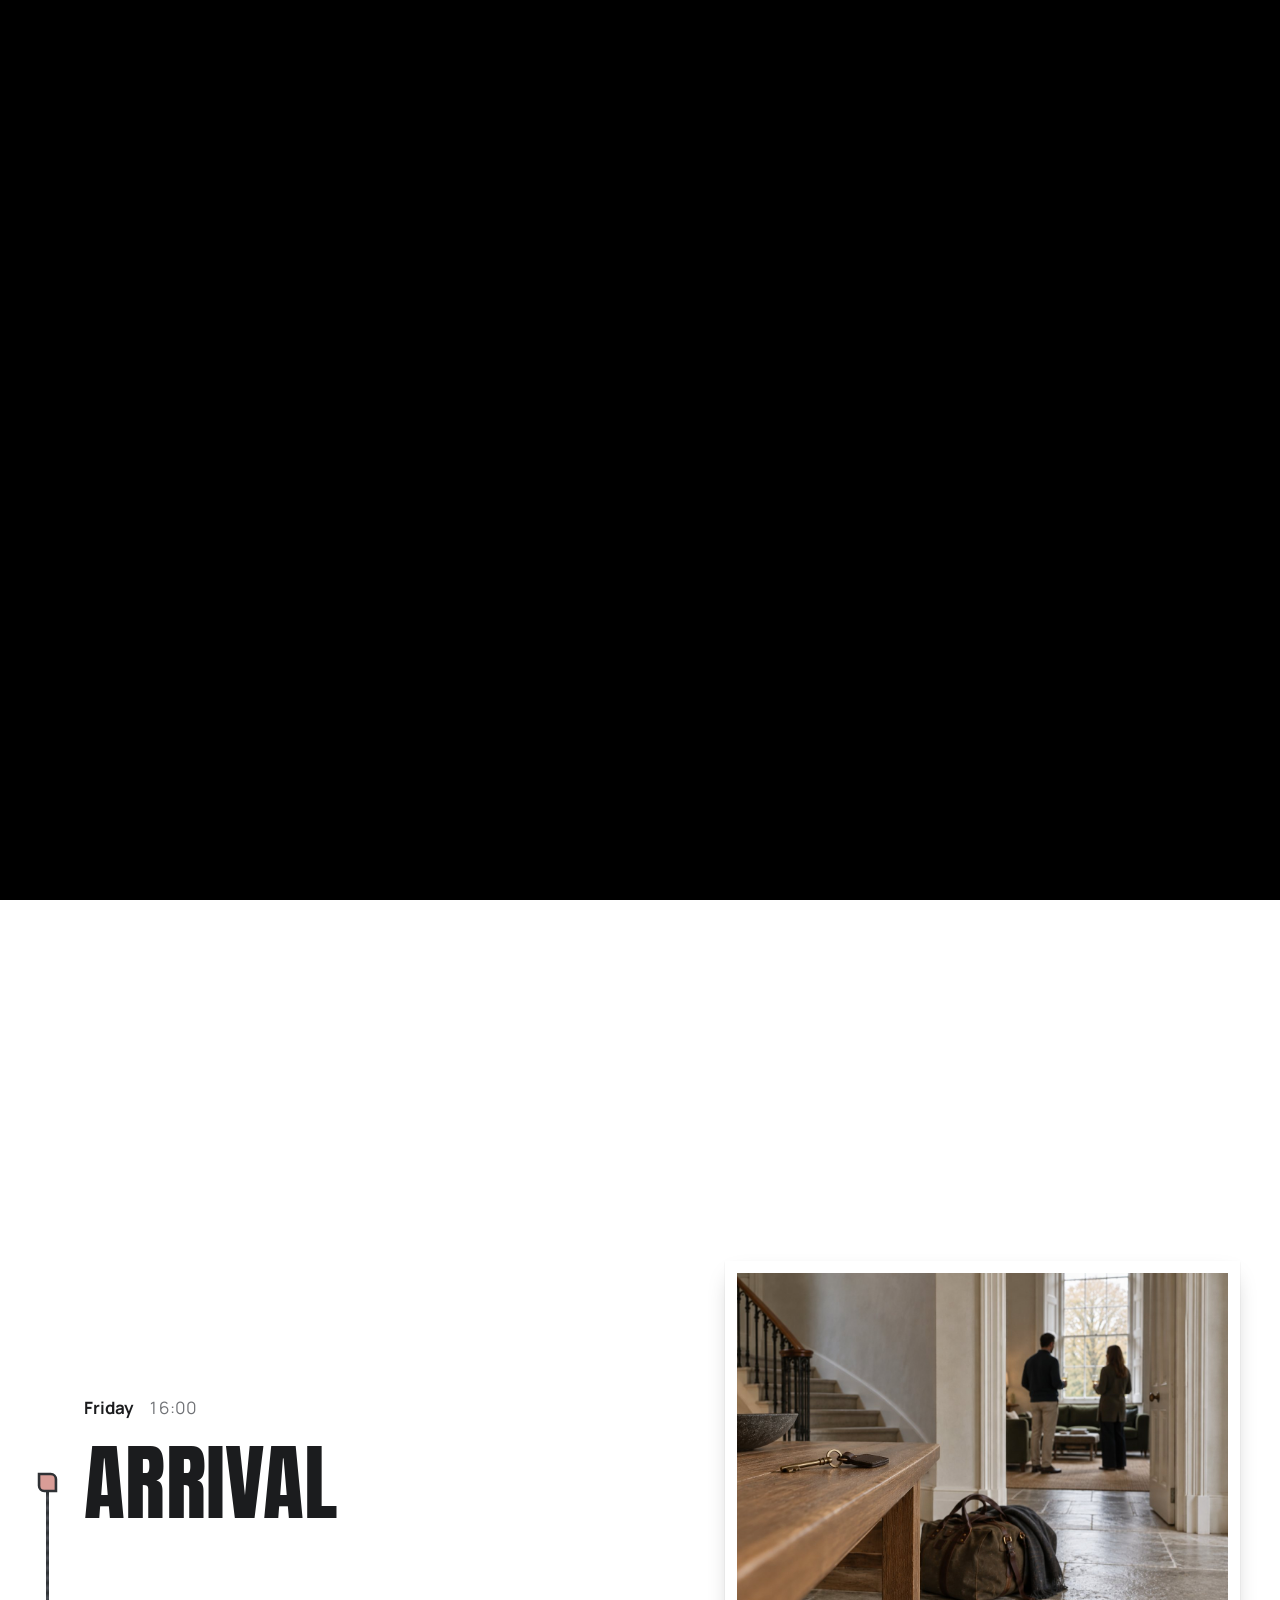
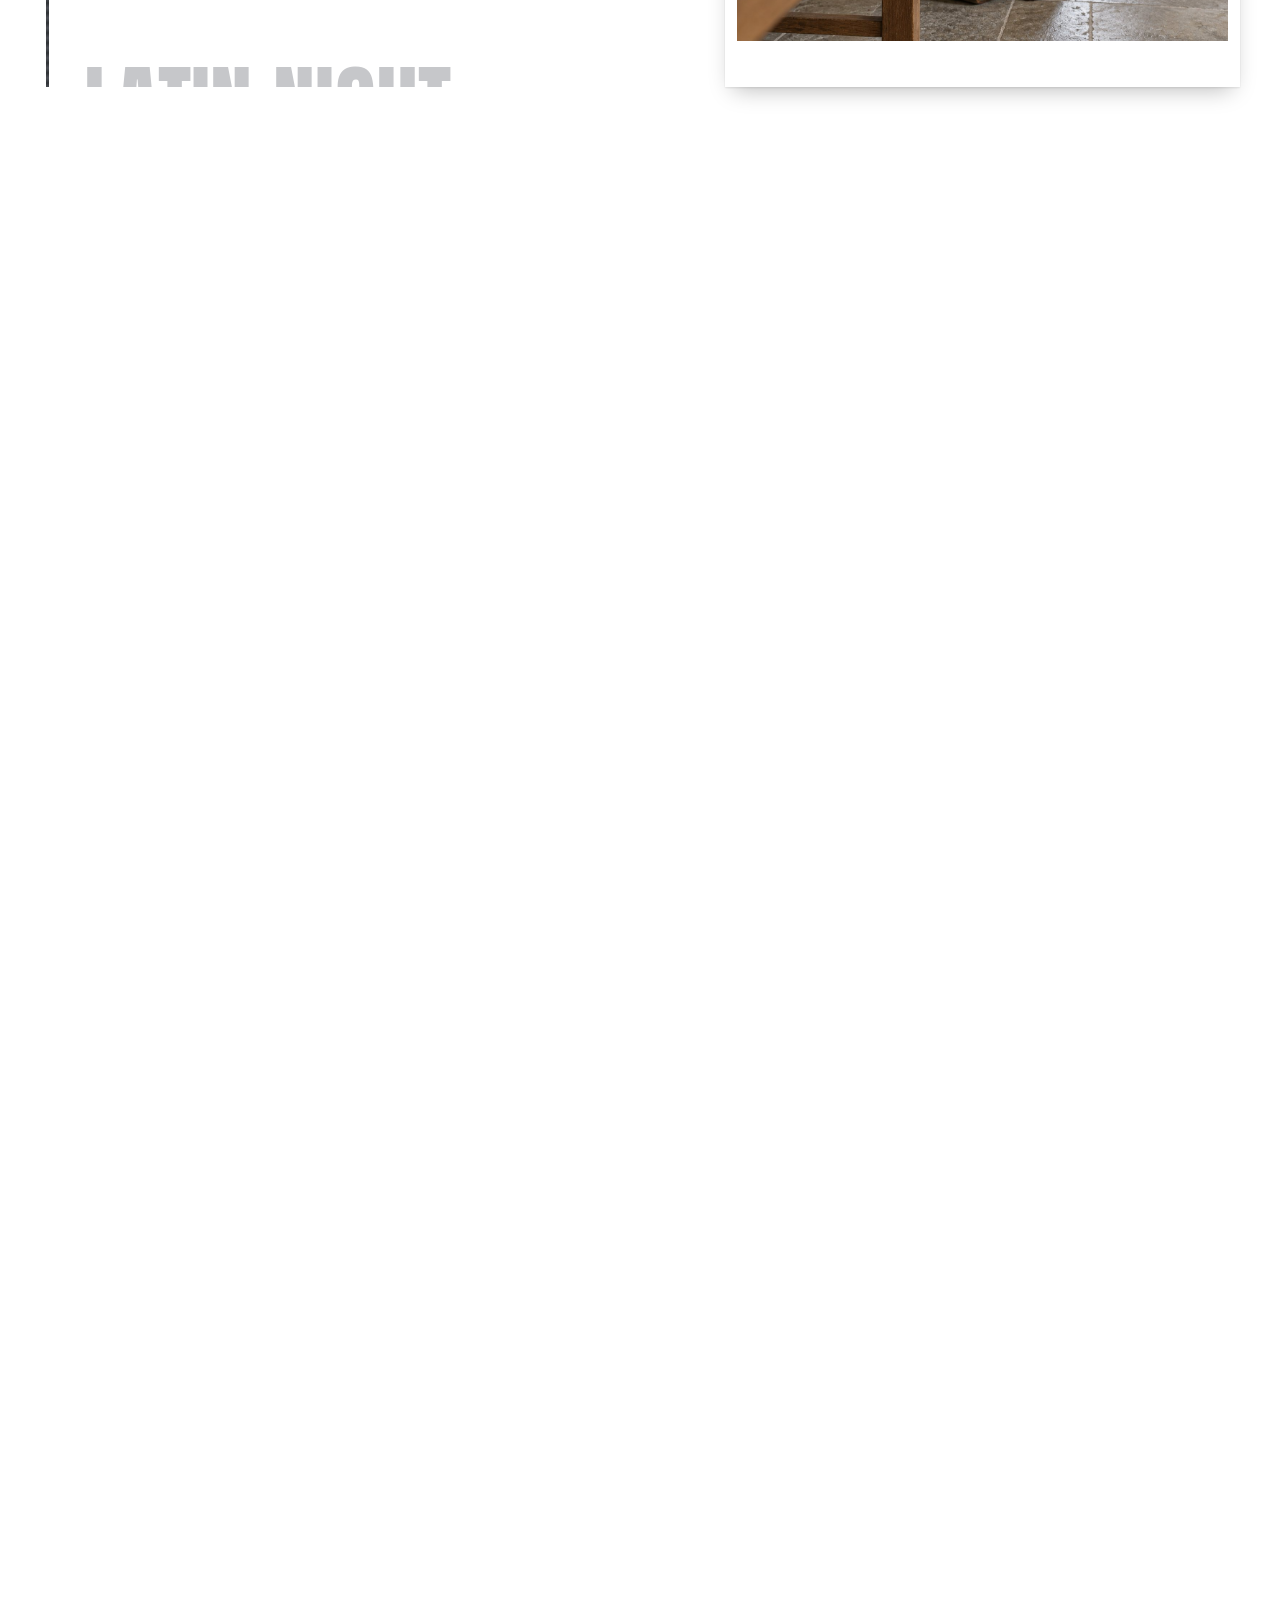
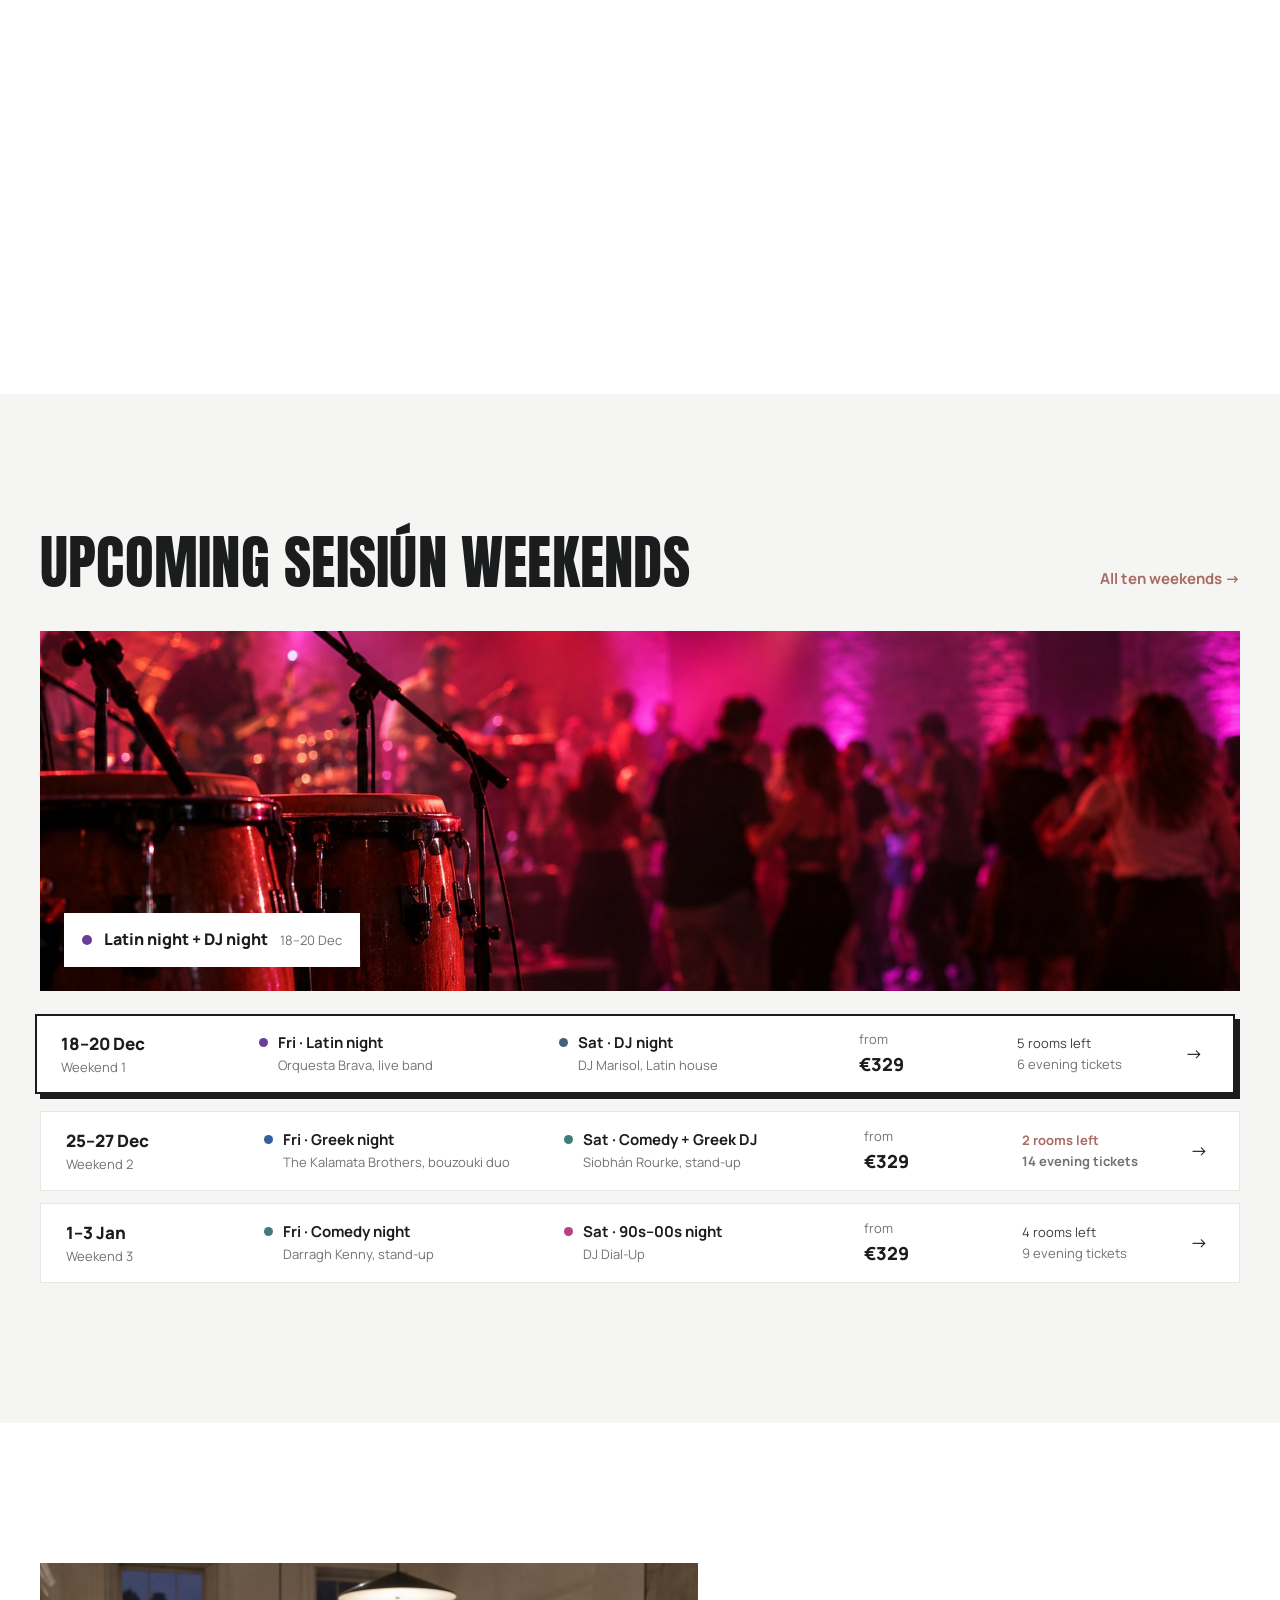
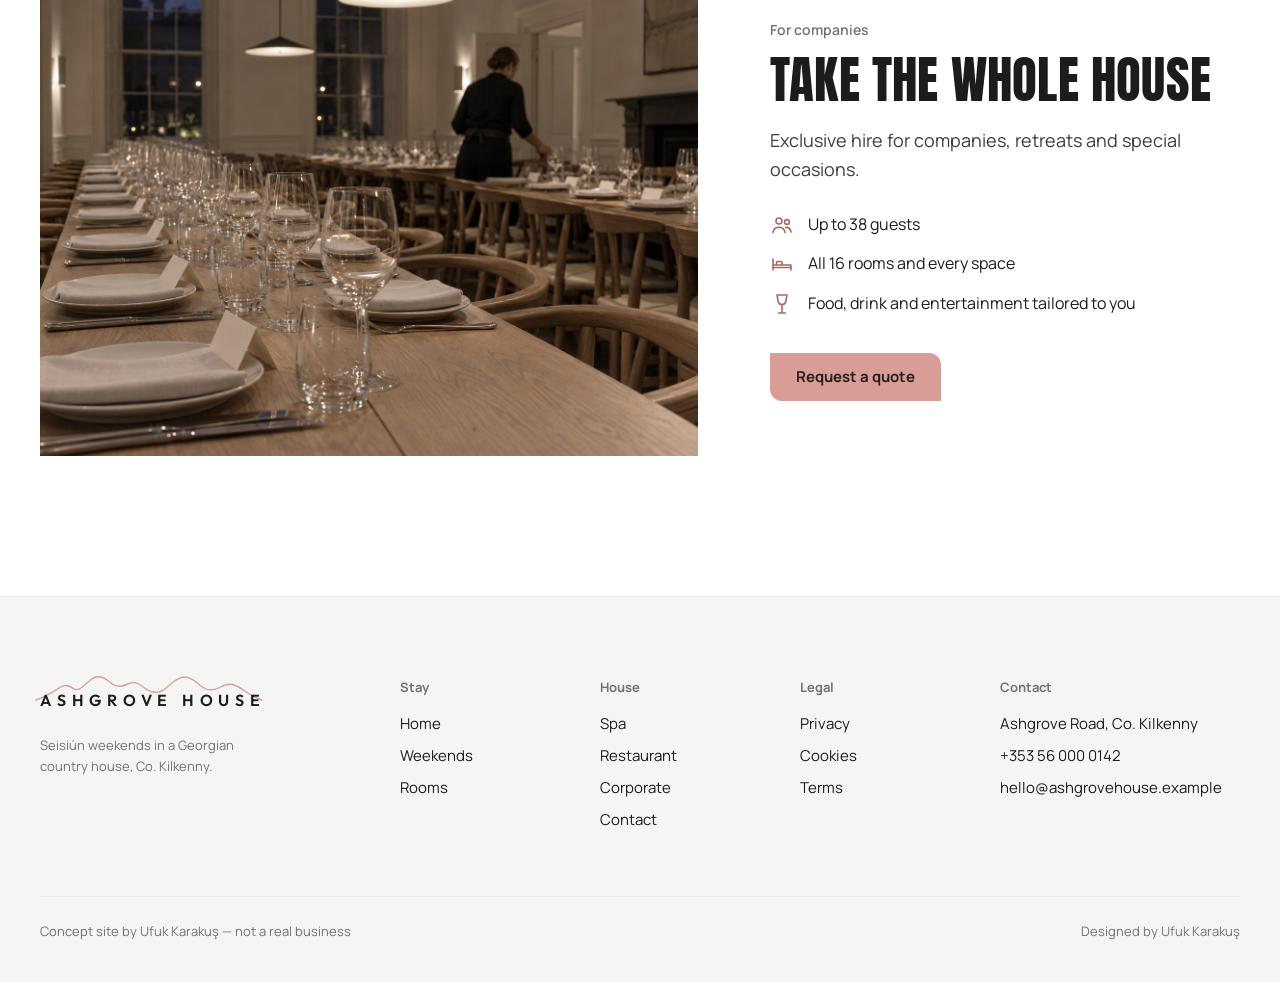
==== commit a9b33d14: "Mobile and tablet pass: phone menu, room sheet, readable plan, static story - Phones (≤640): menu bu" ====
--- a/index.html
+++ b/index.html
@@ -34,7 +34,7 @@
 <main id="main">
   <section class="hero"><div class="wrap">
     <div class="hero-frame" id="heroFrame"><video id="heroVid" muted playsinline preload="auto" poster="images/hero-start.jpg" aria-label="Ashgrove House from the air, from an afternoon to a Seisiún night"><source src="images/hero.webm" type="video/webm"><source src="images/hero.mp4" type="video/mp4"></video></div>
-    <h1 class="d" id="heroH">Spa by day. Seisiún by night.</h1>
+    <h1 class="d" id="heroH">Spa by day.<br class="hbr"> Seisiún by night.</h1>
     <div class="hero-sub">
       <p class="lead">Two themed nights with a live act each night, in a Georgian country house in Kilkenny with sixteen rooms upstairs.</p>
       <div class="acts"><div class="next" id="nextLine"><i></i><span></span></div><a class="btn btn-p" href="weekends/">See the weekends</a></div>
--- a/css/site.css
+++ b/css/site.css
@@ -446,7 +446,7 @@
 @media (max-width:900px){
   .cols2,.bk-g,.menu-g,.cband-g,.find-g{grid-template-columns:1fr}
   .band-g,.band.rev .band-g{grid-template-columns:1fr}.band.rev .b-txt{order:0}.band{height:auto}.band-pin{position:relative;height:auto;padding-block:80px}.b-ph{height:50vh}
-  .stage{flex-direction:column;align-items:stretch}.drawer{padding-top:0}.stage.open .drawer{flex-basis:auto}.stage.open .plan,.stage.open .legend{display:none}.dr-in{position:relative;top:0;width:100%;height:auto!important}
+  .stage{flex-direction:column;align-items:stretch}
   .pi-row{flex-direction:column;align-items:flex-start;gap:20px}
   .card{grid-template-columns:1fr}
   .frow{flex-wrap:wrap}.fsep{display:none}
@@ -478,3 +478,208 @@
 .dc th{font-size:13px;color:var(--muted);font-weight:700}
 .dc .ok{color:#2f6a3a;font-weight:700}
 .dc .bad{color:#b3261e;font-weight:700}
+
+/* ========== TABLET AND PHONE ==========
+   Everything below only applies under the desktop layout (≤ 900 px) or on touch screens; the desktop rules above are untouched.
+   New pieces (phone menu, the plain story list, guide photos, the room sheet bar) are hidden on desktop. */
+.mnav-btn,.st-list,.gph,.dr-nav,.dr-pl,.thm-go,.hbr{display:none}
+@keyframes swR{from{opacity:0;transform:translateX(36px)}}
+@keyframes swL{from{opacity:0;transform:translateX(-36px)}}
+@media (hover:none){.tip{display:none}.dr-pl{display:block}}
+/* 901–1100 (tablet landscape): the guide rows keep "rooms left" and the tickets line */
+@media (min-width:901px) and (max-width:1100px){.gr{grid-template-columns:140px minmax(0,1fr) 96px 118px 20px;gap:20px;padding:12px 22px}.gr .lf{display:block}}
+
+/* weekends on phones, tablets and any touch screen: the filters stay in the page (not stuck) and every feature shows its
+   full name, so nothing depends on a hover tooltip */
+@media (max-width:900px),(hover:none){
+  .filters{position:static;top:auto}   /* top:auto also keeps the script's "stuck" test false, so the band never goes compact */
+  .frow{flex-direction:column;align-items:stretch;gap:12px;padding-block:22px 4px}
+  #fT{order:-1;flex:none;justify-content:flex-start}
+  .fg{flex-wrap:wrap;justify-content:flex-start;gap:8px}
+  .fc{flex-direction:row;width:auto;gap:10px;height:44px;padding:0 16px 0 5px;border-radius:22px;box-shadow:inset 0 0 0 1px var(--line)}
+  .fc .ci{width:34px;height:34px}
+  .fc svg{width:18px;height:18px}
+  .fc .fl{display:none}
+  .fc::after{position:static;transform:none;opacity:1;box-shadow:none;background:none;padding:0;font-size:14px;color:var(--ink);transition:none}
+  .fc:hover .ci{background:none}
+  .fc.on{background:var(--ink);box-shadow:none}
+  .fc.on::after{color:#fff}
+  .fc.on .ci{background:#fff;color:var(--ink)}
+  .ft{height:44px}
+  .fmeta{height:auto;line-height:1.5;padding:8px 0 18px;text-align:left}
+  .fmeta button{min-height:44px}
+  .fsep{display:none}
+}
+/* ≤ 1100 px: the room details open as a sheet under the date strip (the side-by-side plan gets too narrow to read) */
+@media (max-width:1100px){
+  .stage{container-type:normal}
+  .drawer{position:fixed;left:0;right:0;bottom:0;top:calc(var(--hh) + var(--dsH,67px));z-index:19;display:block;flex:none;padding:0;overflow:hidden;background:#fff;box-shadow:0 -12px 40px rgba(0,0,0,.16);transform:translateY(102%);visibility:hidden;transition:transform .45s cubic-bezier(.2,.7,.2,1),visibility 0s linear .45s}
+  .stage.open .drawer{transform:none;visibility:visible;transition:transform .45s cubic-bezier(.2,.7,.2,1)}
+  .dr-in{position:relative;top:0;width:100%;height:100%!important;overflow-y:auto;overscroll-behavior:contain;box-shadow:none;padding-bottom:env(safe-area-inset-bottom,0px)}   /* scrolling stays in the sheet */
+  .dr-in>.drx{display:none}
+  .dr-nav{display:grid;grid-template-columns:minmax(0,1fr) auto minmax(0,1fr) 44px;align-items:center;gap:4px;position:sticky;top:0;z-index:4;height:60px;padding:0 10px 0 6px;background:#fff;border-bottom:1px solid var(--line)}
+  .dr-go{display:flex;align-items:center;gap:6px;height:44px;padding:0 8px;min-width:0;font-size:13px;font-weight:700;color:var(--ink2)}
+  .dr-go.nx{justify-content:flex-end}
+  .dr-go i{font-style:normal;font-size:24px;line-height:1;color:var(--rose-d)}
+  .dr-go span{overflow:hidden;text-overflow:ellipsis;white-space:nowrap}
+  .dr-go[disabled]{visibility:hidden}
+  .dr-t{text-align:center;line-height:1.25;padding:0 4px}
+  .dr-t b{display:block;font-weight:800;font-size:16px;white-space:nowrap}
+  .dr-t small{font-size:12px;color:var(--muted);white-space:nowrap}
+  .dr-x{width:44px;height:44px;display:grid;place-items:center;font-size:22px;box-shadow:inset 0 0 0 1px var(--line)}
+  .dr-in .ph{aspect-ratio:auto;height:min(42vh,62.5vw)}
+  .dr-pl{display:block;margin-top:4px}
+  .dr-b{padding:22px 20px 28px}
+  .dr-b .ct{font-size:30px}
+  .dr-in.sw-r .ph,.dr-in.sw-r .dr-b{animation:swR .38s cubic-bezier(.2,.7,.2,1)}
+  .dr-in.sw-l .ph,.dr-in.sw-l .dr-b{animation:swL .38s cubic-bezier(.2,.7,.2,1)}
+  .total b{font-size:38px}
+}
+@media (min-width:901px) and (max-width:1100px){.drawer{left:auto;width:480px;transform:translateX(102%)}.dr-in .ph{max-height:none;height:300px}}
+@media (max-width:900px){
+  :root{--hh:64px;--sec:88px;--dsH:61px}
+  .toast{top:calc(var(--hh) + 74px)}
+  /* home: headline on one line filling the frame (as on desktop), the story as a plain timeline */
+  .hero{padding-bottom:64px}
+  .hero h1{width:max-content;font-size:min(150px,calc(100cqw * 100 / var(--hw) - .2px));margin:26px 0 20px}
+  .story{height:auto!important;padding-block:24px var(--sec)}
+  .st-pin{display:none}
+  .st-list{display:block}
+  .st-list ol{list-style:none;margin:30px 0 0;padding:0;position:relative}
+  .st-list ol::before{content:"";position:absolute;left:6px;top:14px;bottom:24px;width:3px;border-radius:2px;background:repeating-linear-gradient(180deg,#2f3135 0,#4d5056 5px,#2f3135 10px)}
+  .st-list li{position:relative;padding:0 0 56px 40px}
+  .st-list li:last-child{padding-bottom:0}
+  .st-node{position:absolute;left:0;top:5px;width:15px;height:15px;background:var(--rose);border:2px solid #2f3135;border-radius:0 5px 0 5px}
+  .st-when{display:flex;gap:12px;align-items:baseline;font-size:15px;line-height:1.4}
+  .st-when b{font-weight:700}
+  .st-when span{color:var(--muted);font-variant-numeric:tabular-nums}
+  .st-list h3{font-size:clamp(44px,9vw,64px);margin:8px 0 10px}
+  .st-list p{margin:0 0 20px;font-size:17px;line-height:1.55;color:var(--ink2);max-width:40ch}
+  .st-ph{background:#fff;padding:10px;box-shadow:0 1px 2px rgba(0,0,0,.10),0 10px 22px -8px rgba(0,0,0,.28);max-width:560px}
+  .st-ph img{width:100%;height:auto;aspect-ratio:4/3;object-fit:cover;background:#eee}
+  .sec-h{flex-direction:column;align-items:flex-start;gap:14px;margin-bottom:28px}
+  .cal-ph{display:none}
+  .guide{gap:20px}
+  .gr{position:relative;grid-template-columns:minmax(0,1fr) minmax(0,1fr) 24px;column-gap:16px;row-gap:12px;padding:0 20px 20px;overflow:hidden}
+  .gph,.gr .dt,.gr .ns{grid-column:1/-1}
+  .gph{display:block;margin:0 -20px 4px;aspect-ratio:16/9;overflow:hidden;background:#e4e4e2}
+  .gph img{width:100%;height:100%;object-fit:cover}
+  .gr .lf{display:block}
+  .gr .go{align-self:center}
+  .gr:hover,.gr.cur{transform:none;box-shadow:inset 0 0 0 1px var(--line)}
+  .corp-g{gap:36px}
+  /* brochure bands: not pinned; the two photos are a swipe row with the counter; alternate bands go dark so each one reads on its own */
+  .band-pin{padding-block:64px}
+  .b-txt h2{font-size:clamp(40px,8vw,56px)}
+  .b-ph{height:auto;aspect-ratio:4/3}
+  .b-sl{display:flex;gap:8px;height:100%;overflow-x:auto;scroll-snap-type:x mandatory;scrollbar-width:none;overscroll-behavior-x:contain}
+  .b-sl::-webkit-scrollbar{display:none}
+  .b-ph .b-sl img{position:relative;inset:auto;flex:0 0 90%;height:100%;scroll-snap-align:start;clip-path:none!important;transform:none!important;transition:none}
+  .b-ph .b-sl img.p2{scroll-snap-align:end}
+  .b-ph .cnt{pointer-events:none}
+  .band.alt{background:var(--ink);color:#fff}
+  .band.alt .eyebrow,.band.alt .fact,.band.alt .rowsx span:nth-child(2){color:#b4b6b9}
+  .band.alt .lead{color:#e6e6e4}
+  .band.alt .fact b{color:#fff}
+  .band.alt .fact svg{color:var(--rose)}
+  .band.alt .rowsx div{border-color:rgba(255,255,255,.18)}
+  .band.alt .btn-s{border-color:#fff;color:#fff}
+  .band.alt .btn-s:hover{background:rgba(255,255,255,.08)}
+  .band.alt .tag{background:#fff;color:var(--ink)}
+  .facts{gap:20px 24px}
+  /* rooms: bigger date chips with a fade that shows the strip scrolls; the room details open as a sheet under the strip */
+  .dstrip .wrap{height:60px;padding-right:48px;-webkit-mask-image:linear-gradient(90deg,#000 calc(100% - 40px),transparent);mask-image:linear-gradient(90deg,#000 calc(100% - 40px),transparent)}
+  .dchip,.clr{height:44px}
+  .wn input,.wn select{font-size:16px;padding:8px 6px}
+  .plan-sec{padding-block:28px 24px}
+  .card{gap:22px;padding-block:32px}
+  .ct{font-size:26px}
+  /* spa / restaurant: opening hours wrap cleanly */
+  .hours .wrap{gap:14px 24px}
+  .hours .sep{display:none}
+  .hours b{flex:1 1 calc(100% - 60px)}
+  .hours .wrap>span:not(.sep){flex:1 1 140px}
+  /* booking steppers */
+  .book h2{font-size:clamp(40px,8vw,56px)}
+  .sumlist{margin-top:28px}
+  .stepbox{min-height:0;margin-top:28px}
+  .prog-l{flex-wrap:wrap;justify-content:flex-start;column-gap:14px;row-gap:4px}
+  .chips{display:grid;grid-template-columns:repeat(auto-fill,minmax(100px,1fr));gap:8px}
+  .chips:has(.ft){grid-template-columns:repeat(auto-fill,minmax(150px,1fr))}
+  .chip{min-width:0}
+  .chips .ft{justify-content:center}
+  .fields{grid-template-columns:1fr}
+  .fields input{font-size:16px}
+  .navs .btn{flex:1 1 auto}
+  .back{min-height:44px}
+  .big{font-size:60px}
+  /* corporate: every theme row shows its full line; a tap shows that night; the link goes to the quote */
+  .thr{grid-template-columns:10px minmax(0,1fr) 14px;column-gap:14px;row-gap:2px;padding:12px 14px;min-height:64px}
+  .thr i{grid-row:1/span 3}
+  .thr b,.thr span,.thr em{grid-column:2}
+  .thr span{white-space:normal;overflow:visible}
+  .thr em{display:block}
+  .thr s{grid-column:3;grid-row:1/span 3}
+  .thm-go{display:inline-flex;min-height:44px}
+  /* footer: three link columns */
+  footer{padding-block:56px 32px}
+  .f-g{grid-template-columns:repeat(3,minmax(0,1fr));gap:28px 16px}
+  .f-g>div:first-child,.f-g>div:last-child{grid-column:1/-1}
+  .f-col{gap:0}
+  .f-col a,.f-col span{padding:8px 0;line-height:1.4}
+  .f-note{margin-top:36px}
+}
+/* 641–900 (tablet portrait): the story moments read in two columns, text beside the photo */
+@media (min-width:641px) and (max-width:900px){
+  .st-list li{display:grid;grid-template-columns:minmax(0,1fr) minmax(0,1.15fr);column-gap:32px;align-items:start}
+  .st-list li>:not(.st-node):not(.st-ph){grid-column:1}
+  .st-ph{grid-column:2;grid-row:1/span 3}
+  .gr{grid-template-columns:minmax(0,1fr) minmax(0,1fr) 24px}
+  .gph{aspect-ratio:21/9}
+}
+/* ≤ 740 px: the house plan becomes a grid of room tiles, grouped by building (the drawn plan gets too small to read) */
+@media (max-width:740px){
+  .plan{aspect-ratio:auto;display:grid;grid-template-columns:repeat(12,minmax(0,1fr));gap:10px;margin-top:22px}
+  .plan .blk{position:static;grid-column:1/-1;width:auto!important;height:auto!important;border:0;border-radius:0;background:none}
+  .plan .blk .bl{position:static;display:block;font-size:13px;margin-top:6px}
+  .plan .bk-y{display:none}
+  .plan .bk-s{order:3;margin-top:14px}
+  .rm{position:relative;left:auto!important;top:auto!important;width:auto!important;height:78px!important;grid-column:span 3;order:1}
+  .rm[data-id^="s"]{grid-column:span 6;order:2}
+  .rm[data-id^="f"]{grid-column:span 4;order:4}
+  .rm .no{font-size:26px}
+  .rm:hover{transform:none;box-shadow:none}
+  .rm.sel{transform:translate(-3px,-3px);box-shadow:3px 3px 0 var(--ink)}
+  .legend{gap:12px 20px;margin-top:24px}
+}
+/* phones: the menu button replaces the header pill, the headline sits on two lines */
+@media (max-width:640px){
+  .nav{display:none}
+  .navg{gap:8px;align-items:center}
+  .navg>.btn{height:44px;padding:0 18px}
+  .logo b{font-size:12px;letter-spacing:.24em}
+  .mnav-btn{display:inline-flex;flex-direction:column;justify-content:center;align-items:center;gap:6px;width:44px;height:44px;border:1px solid var(--ink);border-radius:0 var(--r) 0 var(--r)}
+  .mnav-btn span{display:block;width:18px;height:1.5px;background:var(--ink);transition:transform .25s ease}
+  .mnav-btn[aria-expanded="true"] span:first-child{transform:translateY(3.75px) rotate(45deg)}
+  .mnav-btn[aria-expanded="true"] span:last-child{transform:translateY(-3.75px) rotate(-45deg)}
+  .mnav{position:fixed;left:0;right:0;top:var(--hh);bottom:0;z-index:49;background:#fff;overflow-y:auto;overscroll-behavior:contain;opacity:0;transform:translateY(-8px);transition:opacity .25s ease,transform .25s ease}
+  .mnav.on{opacity:1;transform:none}
+  .mnav nav{padding:20px max(20px,env(safe-area-inset-left,0px)) calc(32px + env(safe-area-inset-bottom,0px))}
+  .mnav ul{list-style:none;margin:0 0 28px;padding:0}
+  .mnav li a{display:flex;align-items:center;justify-content:space-between;min-height:64px;border-bottom:1px solid var(--line);font-family:var(--head);text-transform:uppercase;font-size:34px;line-height:1;text-decoration:none}
+  .mnav li a::after{content:"→";font-family:var(--sans);font-size:20px;color:var(--rose-d)}
+  .mnav li a[aria-current]{color:var(--rose-d)}
+  .mnav .btn{width:100%}
+  .mnav .small{margin:18px 0 0}
+  html.mnav-open,html.mnav-open body{overflow:hidden}
+  .hbr{display:inline}
+  .hero h1{width:auto;font-size:min(96px,calc(100cqw * 100 / 668 - .2px));line-height:1.03}
+  .modal-in{padding:30px 22px 26px}
+  .modal-in h3{font-size:21px;padding-right:30px}
+  .cph2{grid-template-columns:1fr;gap:24px}
+  .cph2 img{height:260px}
+  .cph3{display:flex;gap:16px;overflow-x:auto;scroll-snap-type:x mandatory;scroll-padding-inline:16px;margin-inline:-16px;padding-inline:16px;scrollbar-width:none}
+  .cph3::-webkit-scrollbar{display:none}
+  .cph3 figure{flex:0 0 74%;scroll-snap-align:start}
+  .map,.abb{min-height:320px}
+}
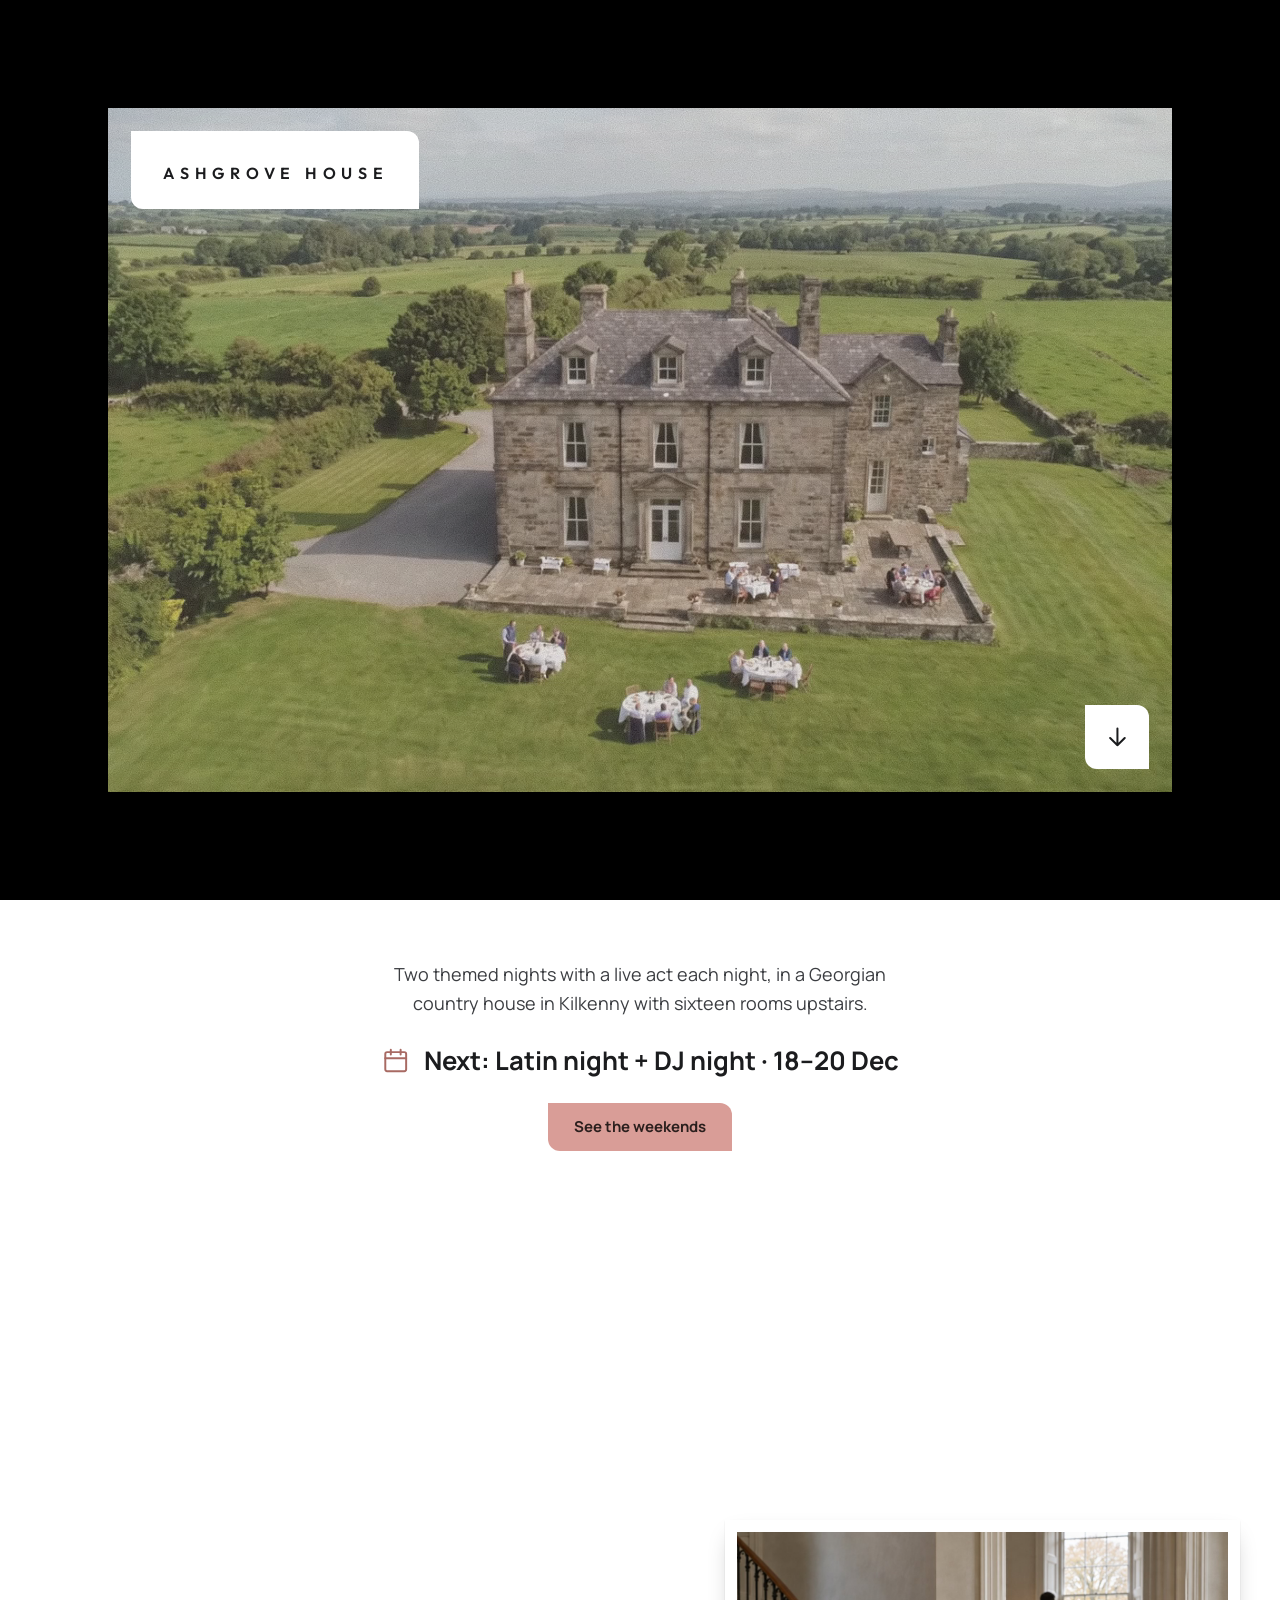
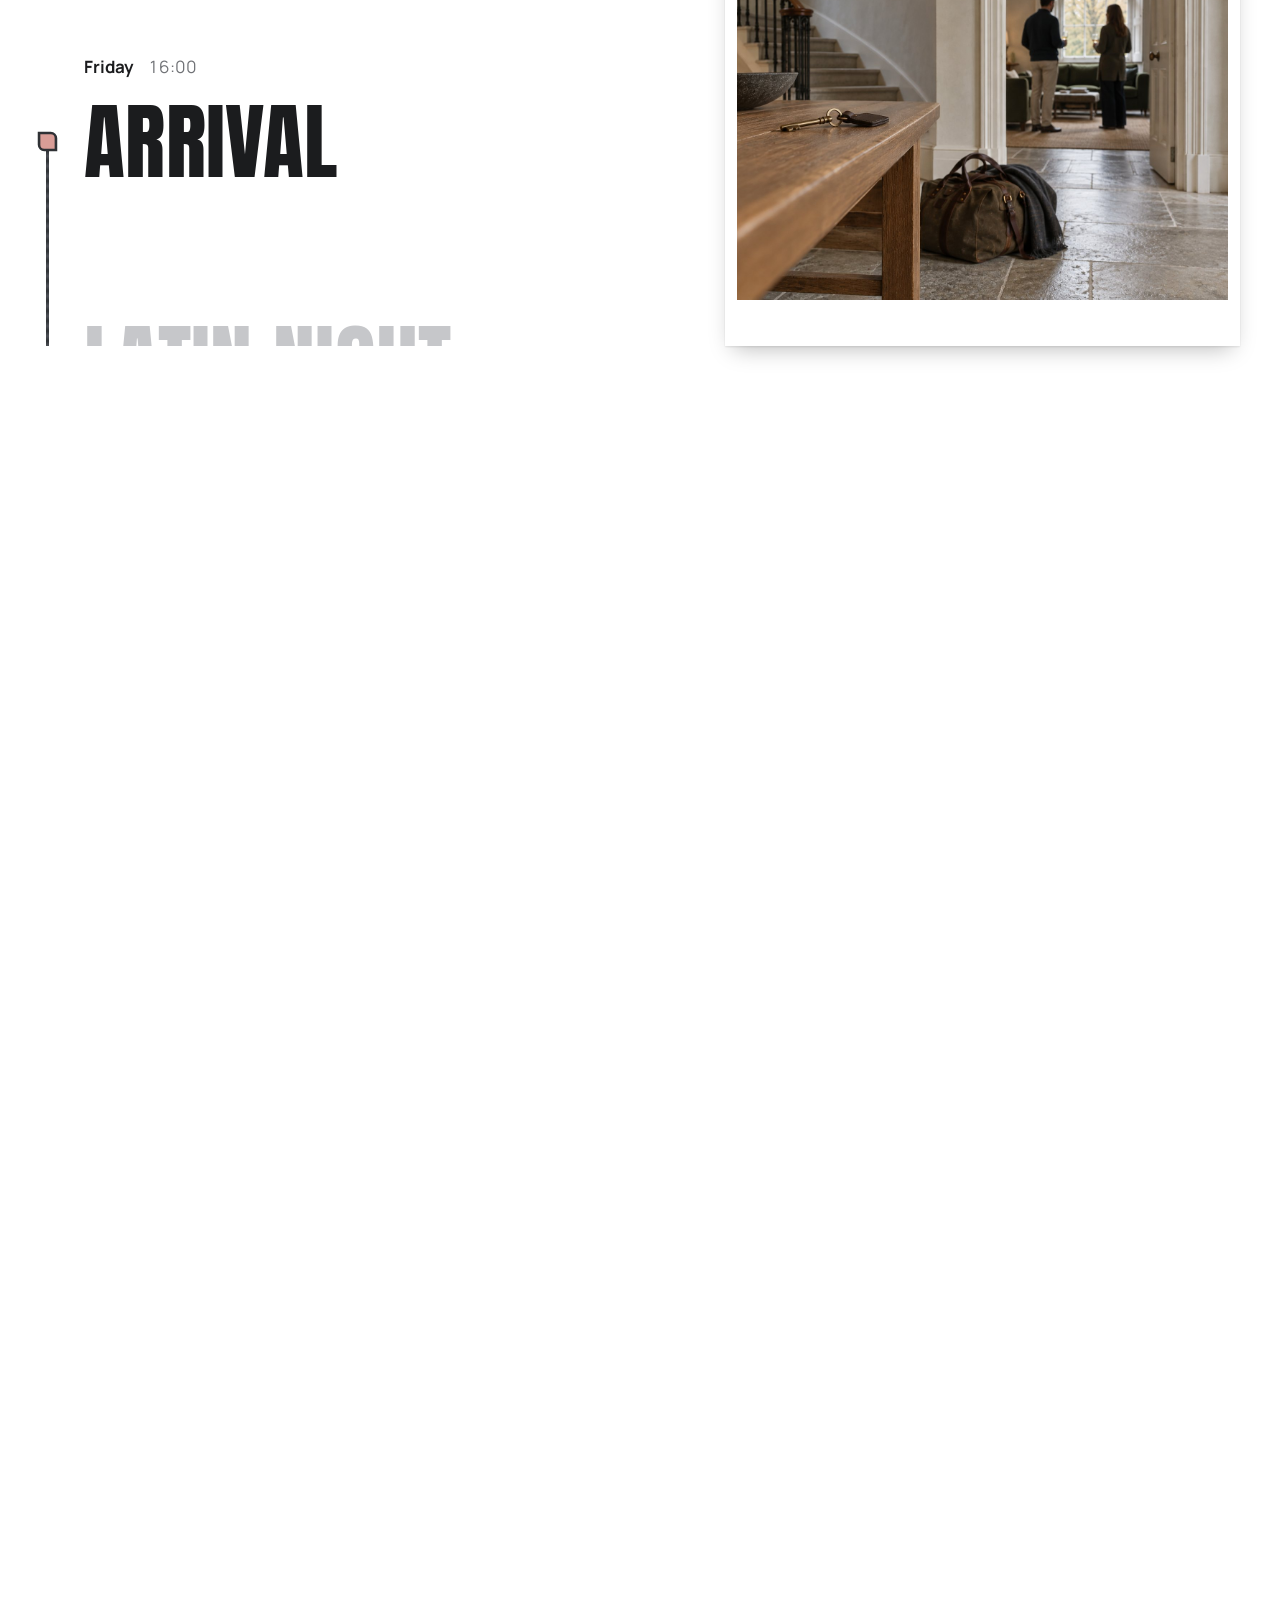
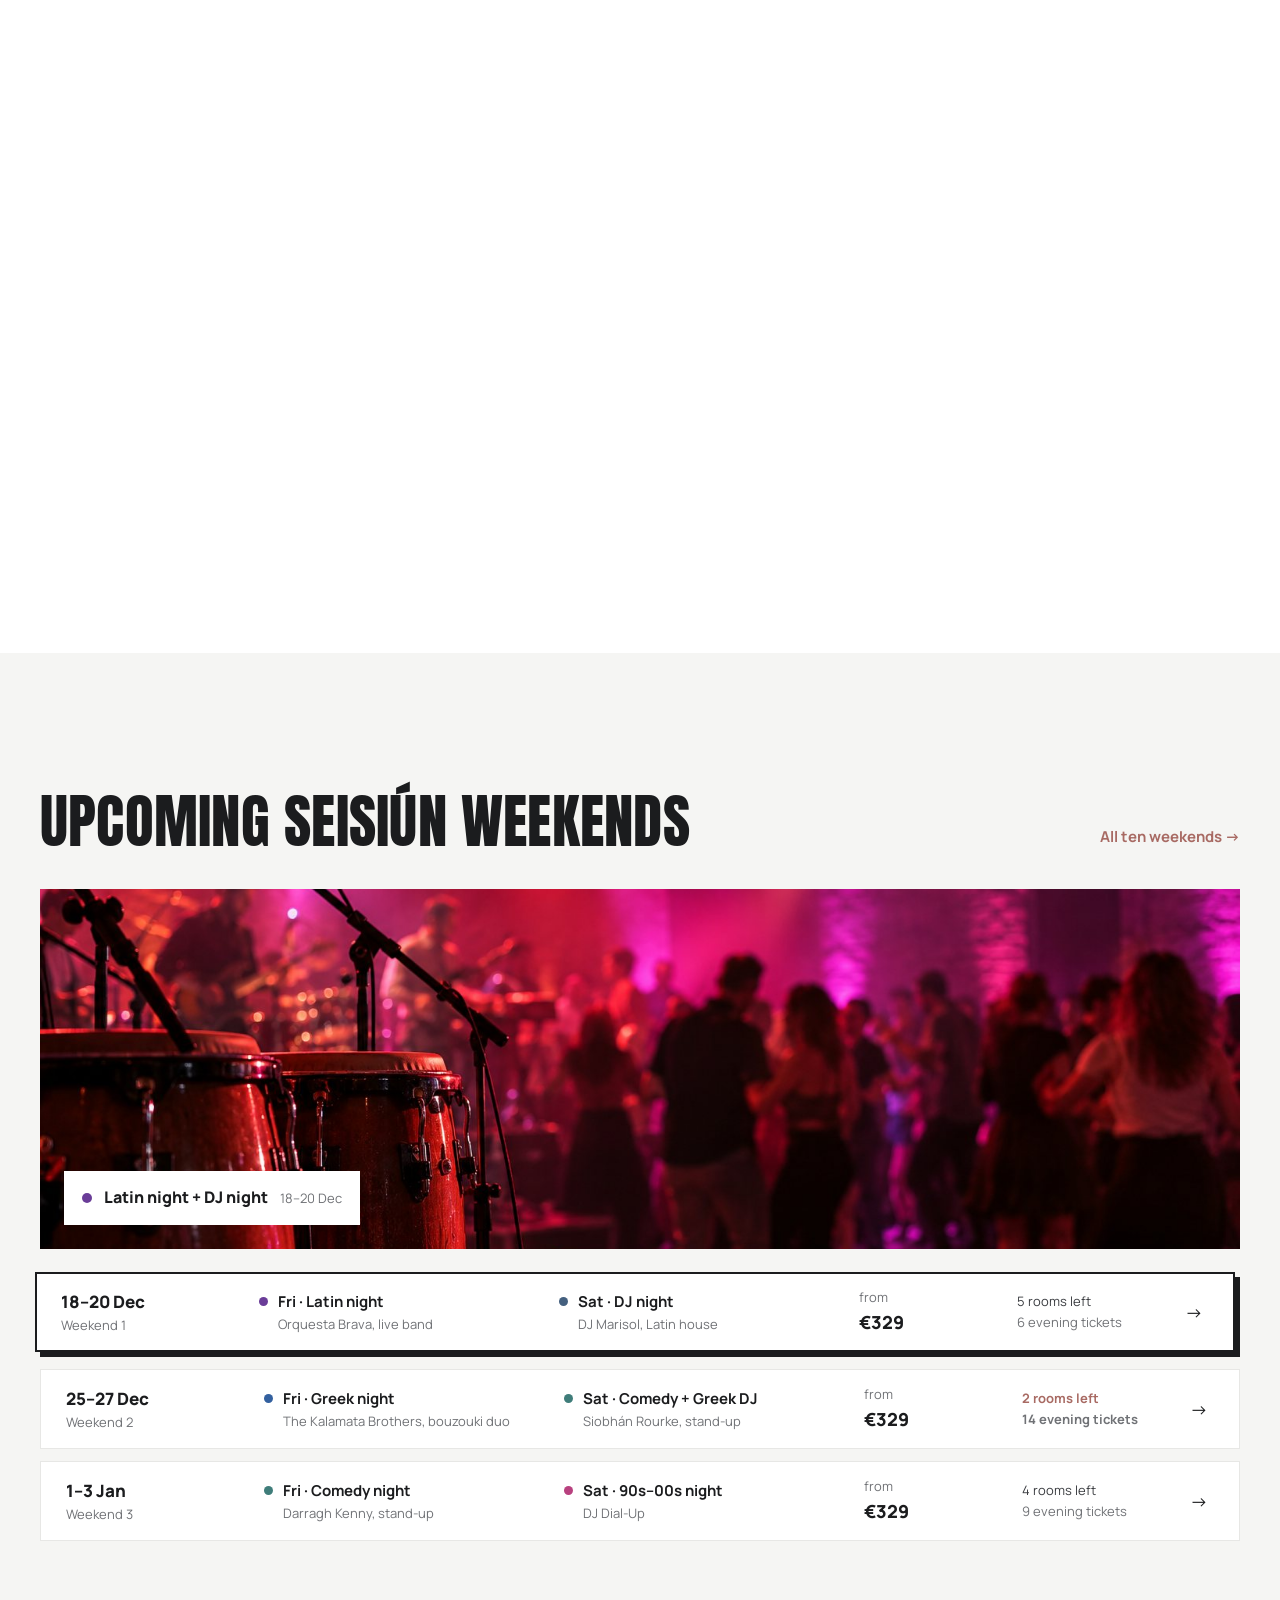
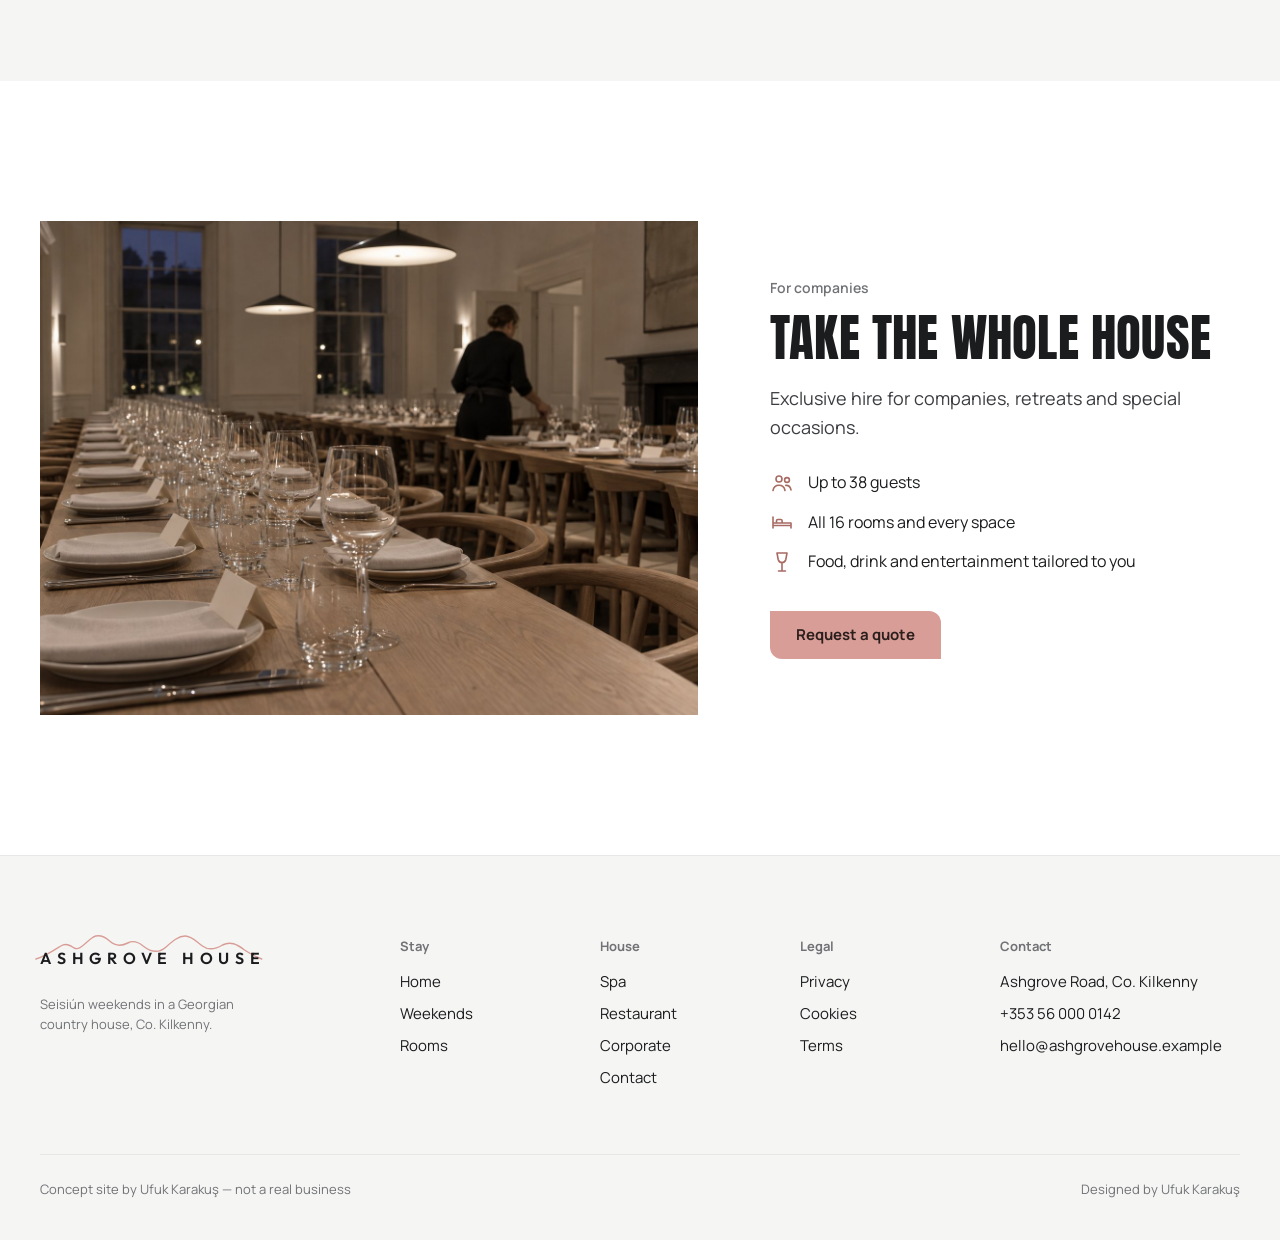
==== commit ae3dbb37: "Hero: framed drone video, film grain, blur ending, labels Co-Authored-By: Claude Sonnet 5.5 <noreply" ====
--- a/index.html
+++ b/index.html
@@ -14,7 +14,7 @@
 <link rel="stylesheet" href="https://fonts.googleapis.com/css2?family=Anton&family=Outfit:wght@500;600&family=Manrope:wght@400;500;600;700;800&display=swap">
 <link rel="stylesheet" href="css/tokens.css">
 <link rel="stylesheet" href="css/site.css">
-<script>(function(){var d=document.documentElement;d.classList.add('js');var seen=false;try{seen=!!sessionStorage.getItem('ashSeen');sessionStorage.setItem('ashSeen','1')}catch(e){}if(!seen&&!matchMedia('(prefers-reduced-motion: reduce)').matches)d.classList.add('intro-on');})();</script>
+<script>(function(){var d=document.documentElement;d.classList.add('js');if(innerWidth>900)d.classList.add('hero-top');var seen=false;try{seen=!!sessionStorage.getItem('ashSeen');sessionStorage.setItem('ashSeen','1')}catch(e){}if(!seen&&!matchMedia('(prefers-reduced-motion: reduce)').matches)d.classList.add('intro-on');})();</script>
 <!--/HEAD-->
 </head>
 <body data-page="home">
@@ -32,14 +32,22 @@
 </div></header>
 <!--/HDR-->
 <main id="main">
-  <section class="hero"><div class="wrap">
-    <div class="hero-frame" id="heroFrame"><video id="heroVid" muted playsinline preload="auto" poster="images/hero-start.jpg" aria-label="Ashgrove House from the air, from an afternoon to a Seisiún night"><source src="images/hero.webm" type="video/webm"><source src="images/hero.mp4" type="video/mp4"></video></div>
-    <h1 class="d" id="heroH">Spa by day.<br class="hbr"> Seisiún by night.</h1>
-    <div class="hero-sub">
+  <section class="hero" id="hero">
+    <div class="hero-first">
+      <div class="hero-frame" id="heroFrame">
+        <div class="hero-media"><video id="heroVid" muted playsinline preload="auto" poster="images/hero-start.jpg?v=20261028" aria-label="Ashgrove House from the air, from an afternoon to a Seisiún night"><source src="images/hero.mp4?v=20261028" type="video/mp4"><source src="images/hero.webm?v=20261028" type="video/webm"></video><script>if(matchMedia("(max-width:760px)").matches){var hv=document.getElementById("heroVid");hv.preload="none";hv.poster="images/hero-end.jpg?v=20261028";[].slice.call(hv.querySelectorAll("source")).forEach(function(s){s.remove()})}</script></div>
+        <div class="hero-fx" aria-hidden="true"></div>
+        <div class="hl hl-logo" aria-hidden="true"><span class="logo hero-logo"><svg viewBox="0 0 240 30" preserveAspectRatio="none" aria-hidden="true"><path pathLength="1" d="M2 27 C10 25 18 20 28 14 C33 11 37 13 42 16 C48 19 54 10 62 5 C68 2 73 4 79 9 C86 15 92 14 98 11 C104 8 109 10 114 14 C122 20 130 22 138 15 C145 9 151 4 158 4 C165 4 170 10 176 14 C183 19 190 17 197 13 C205 9 212 12 220 18 C226 22 232 25 238 27"/></svg><b>Ashgrove House</b></span></div>
+        <h1 class="hl hl-head d" id="heroH">Spa by day.<br>Seisiún by night.</h1>
+        <button class="hl hl-down" id="heroDown" type="button" aria-label="Scroll down"><svg viewBox="0 0 24 24" aria-hidden="true"><path d="M12 4v15M5.5 12.5 12 19l6.5-6.5"/></svg></button>
+      </div>
+    </div>
+    <div class="hero-sub" id="heroSub">
       <p class="lead">Two themed nights with a live act each night, in a Georgian country house in Kilkenny with sixteen rooms upstairs.</p>
-      <div class="acts"><div class="next" id="nextLine"><i></i><span></span></div><a class="btn btn-p" href="weekends/">See the weekends</a></div>
+      <div class="next" id="nextLine"><svg data-i="calendar"></svg><span></span></div>
+      <a class="btn btn-p" href="weekends/">See the weekends</a>
     </div>
-  </div></section>
+  </section>
 
   <section class="story" id="story" aria-label="A Seisiún weekend, hour by hour"><div class="st-pin"><div class="wrap st-g">
     <div class="tl" id="tl">
--- a/css/site.css
+++ b/css/site.css
@@ -37,8 +37,8 @@
 .logo svg{position:absolute;left:-6px;top:-4px;width:calc(100% + 4px);height:30px;z-index:0;overflow:visible}
 .logo svg path{fill:none;stroke:var(--rose);stroke-width:1.4;stroke-linejoin:round;stroke-linecap:round}
 /* the header line draws itself each time a page opens */
-.js .hdr .logo svg path{stroke-dasharray:1;stroke-dashoffset:1}
-.js .hdr .logo.draw svg path{animation:lgdraw 1.6s cubic-bezier(.45,0,.25,1) .1s forwards}
+.js .hdr .logo svg path,.js .hero-logo svg path{stroke-dasharray:1;stroke-dashoffset:1}
+.js .hdr .logo.draw svg path,.js .hero-logo.draw svg path{animation:lgdraw 1.6s cubic-bezier(.45,0,.25,1) .1s forwards}
 @keyframes lgdraw{to{stroke-dashoffset:0}}
 .navg{display:flex;gap:8px;align-items:stretch}
 .nav{display:flex;align-items:center;gap:4px;padding:4px;border:1px solid var(--ink);border-radius:0 var(--r) 0 var(--r)}
@@ -244,8 +244,9 @@
 .fmeta button{text-decoration:underline;color:var(--ink);margin-left:12px;font-weight:700}
 .cards{padding-block:30px 120px}
 .closest{font-size:14px;color:var(--muted);padding:14px 0}
-.card{display:grid;grid-template-columns:320px minmax(0,1fr) 270px;gap:40px;padding-block:36px;border-top:1px solid var(--line);animation:cin .45s ease both}
-.card:last-child{border-bottom:1px solid var(--line)}
+.card{display:grid;grid-template-columns:320px minmax(0,1fr) 270px;gap:40px;padding:36px;background:#fff;animation:cin .45s ease both}
+.cards .card:nth-of-type(odd){background:#f1f1ef}   /* cards alternate very light grey / white */
+.csum{display:none}
 @keyframes cin{from{opacity:0;transform:translateY(12px)}}
 .cph{aspect-ratio:4/3;overflow:hidden;background:#eee}
 .cph img{width:100%;height:100%;object-fit:cover}
@@ -367,16 +368,41 @@
 .intro.fade .ip{opacity:0}
 .intro-on .intro.done,.intro.done{display:none}
 
-.hero{padding-top:calc(var(--hh) + 28px);padding-bottom:96px}
-.hero .wrap{container-type:inline-size}
-.hero-frame{height:clamp(280px,calc(100vh - 372px),560px);overflow:hidden;background:#e9e9e7}
-.hero-frame video{display:block;width:100%;height:100%;object-fit:cover;object-position:50% 18%}
-/* the headline fills the frame on one line: sized in CSS from the Anton width ratio (so nothing shifts when the font arrives), then refined by js/home.js */
-.hero h1{--hw:1126;font-size:min(150px,calc(100cqw * 100 / var(--hw) - .2px));margin:34px 0 24px;width:max-content}
-.hero-sub{display:grid;grid-template-columns:minmax(0,7fr) minmax(0,5fr);gap:40px;align-items:center}
-.hero-sub .acts{display:flex;align-items:center;gap:26px;justify-self:end}
-.next{display:flex;align-items:center;gap:10px;font-size:14px;color:var(--muted);white-space:nowrap}
-.next i{width:8px;height:8px;border-radius:50%;background:var(--c,var(--latin))}
+/* home hero (28 Oct): the film sits framed in the middle of the first screen (equal gap on all four sides), three white labels inside it
+   share one inset, film grain + vignette lie over the film only, and the lead / next weekend / button sit under it. */
+.hero{--hg:max(56px,12vh);--hi:clamp(16px,1.8vw,30px);background:var(--paper)}
+.hero-first{height:100vh;height:100svh;padding:var(--hg)}
+.hero-frame{position:relative;height:100%;overflow:hidden;background:#0d1320;isolation:isolate}
+.hero-media{position:absolute;inset:0;overflow:hidden}
+.hero-media video{display:block;width:100%;height:100%;object-fit:cover;object-position:50% 18%;transform-origin:50% 50%;transition:filter 3s cubic-bezier(.45,0,.55,1),transform 3.6s cubic-bezier(.25,.6,.3,1)}
+/* the end: the last frame eases into a soft blur and keeps drifting in (the drone never stops dead) */
+.is-ending .hero-media video{filter:blur(9px);transform:scale(1.05)}
+/* film grain (moving) and a slight vignette, over the film only; the labels sit above (z-index 3) */
+.hero-fx{position:absolute;inset:0;z-index:2;pointer-events:none;overflow:hidden}
+.hero-fx::before{content:"";position:absolute;inset:0;background:radial-gradient(ellipse 125% 115% at 50% 50%,rgba(0,0,0,0) 52%,rgba(0,0,0,.36) 100%),linear-gradient(rgba(255,160,80,.045),rgba(255,160,80,.045))}
+.hero-fx::after{content:"";position:absolute;left:-60px;top:-60px;right:-60px;bottom:-60px;opacity:.26;mix-blend-mode:overlay;
+  background:url("data:image/svg+xml,%3Csvg xmlns='http://www.w3.org/2000/svg' width='256' height='256'%3E%3Cfilter id='n' x='0' y='0' width='100%25' height='100%25' color-interpolation-filters='sRGB'%3E%3CfeTurbulence type='fractalNoise' baseFrequency='.9' numOctaves='2' seed='7' stitchTiles='stitch'/%3E%3CfeColorMatrix type='matrix' values='.33 .33 .33 0 0 .33 .33 .33 0 0 .33 .33 .33 0 0 0 0 0 0 1'/%3E%3C/filter%3E%3Crect width='256' height='256' filter='url(%23n)'/%3E%3C/svg%3E") 0 0/256px 256px;
+  animation:grain .72s steps(1) infinite}
+@keyframes grain{0%{transform:translate(0,0)}12%{transform:translate(-31px,17px)}25%{transform:translate(22px,-38px)}37%{transform:translate(-14px,-9px)}50%{transform:translate(41px,28px)}62%{transform:translate(-45px,-24px)}75%{transform:translate(9px,44px)}87%{transform:translate(-27px,33px)}}
+.hl{position:absolute;z-index:3;background:#fff;color:var(--ink);border-radius:0 var(--r) 0 var(--r)}
+.hl-logo{left:var(--hi);top:var(--hi);display:flex;align-items:center;padding:20px 30px 18px 32px}
+.hl-logo .logo{margin:0}
+.hero .hl-head{left:var(--hi);bottom:var(--hi);margin:0;padding:.26em .38em .18em;font-size:clamp(36px,5.2vw,90px);line-height:1.02;text-align:left;white-space:nowrap}
+.js .hero .hl-head{opacity:0;transform:translateY(12px);transition:opacity 1.2s ease 1s,transform 1.2s cubic-bezier(.2,.7,.2,1) 1s}
+.js .hero .is-ending .hl-head{opacity:1;transform:none}
+.hl-down{--ds:clamp(56px,5vw,84px);right:var(--hi);bottom:var(--hi);width:var(--ds);height:var(--ds);display:grid;place-items:center;overflow:hidden;transition:background .2s}
+.hl-down:hover{background:var(--soft)}
+.hl-down svg{width:42%;height:42%;fill:none;stroke:currentColor;stroke-width:1.8;stroke-linecap:round;stroke-linejoin:round;animation:nudge 2s cubic-bezier(.45,0,.35,1) infinite}
+@keyframes nudge{0%{transform:translateY(-95%);opacity:0}30%{opacity:1}70%{opacity:1}100%{transform:translateY(95%);opacity:0}}
+.hero-sub{display:flex;flex-direction:column;align-items:center;text-align:center;gap:26px;padding:56px 24px 72px}
+/* desktop: the block has a fixed height whose fraction (.53125 px) keeps everything from Arrival down on the same sub-pixel grid as before, so it renders pixel-identical */
+@media (min-width:901px){.hero-sub{height:340.53125px;padding-top:60px;padding-bottom:0}}
+.hero-sub .lead{max-width:46ch}
+.next{display:flex;align-items:center;justify-content:center;gap:14px;font-size:clamp(22px,2vw,30px);font-weight:700;line-height:1.3;color:var(--ink)}
+.next svg{width:1.15em;height:1.15em;flex:none;color:var(--rose-d)}
+/* the header stays out of the first screen of the homepage (desktop) and slides in with the first scroll */
+.hdr{transition:transform .5s cubic-bezier(.2,.7,.2,1)}
+@media (min-width:901px){.hero-top .hdr{transform:translateY(-101%);visibility:hidden;transition:transform .5s cubic-bezier(.2,.7,.2,1),visibility 0s linear .5s}}
 
 /* story: the weekend as a timeline. Titles travel up a striped line; day, time and copy fade in place. One step per scroll. */
 .story{position:relative;background:var(--paper)}
@@ -438,7 +464,7 @@
 .ilist li{display:flex;gap:14px;align-items:center;font-size:16px}
 .ilist svg{width:24px;height:24px;flex:none;color:var(--rose-d)}
 
-@media (prefers-reduced-motion:reduce){*{animation:none!important;transition:none!important}.reveal{transform:none}.js .hdr .logo svg path{stroke-dashoffset:0}}
+@media (prefers-reduced-motion:reduce){*{animation:none!important;transition:none!important}.hero-fx::after{animation:none!important}.reveal{transform:none}.js .hdr .logo svg path,.js .hero-logo svg path{stroke-dashoffset:0}}
 @media (max-width:1100px){
   .gr{grid-template-columns:150px minmax(0,1fr) 110px 24px}.gr .lf{display:none}
   .card{grid-template-columns:260px minmax(0,1fr);}.cside{grid-column:1/-1}
@@ -454,16 +480,12 @@
   .st-g{grid-template-columns:1fr;gap:20px}.st-pin{align-items:flex-start;padding-top:calc(var(--hh) + 24px)}.tl-it .d{font-size:52px}.st-photo{justify-self:start}
   .corp-g{grid-template-columns:1fr}
   .gr{grid-template-columns:1fr;gap:10px}.gr .ns{flex-direction:column;gap:8px}
-  .hero h1{width:auto;font-size:clamp(46px,6.2vw,90px)}
-  .hero-sub{grid-template-columns:1fr}
   .wrap{padding-left:max(16px,env(safe-area-inset-left,0px));padding-right:max(16px,env(safe-area-inset-right,0px))}
   .d{white-space:normal}
   .f-g{grid-template-columns:1fr}
   .nav a{padding:0 12px}
 }
 @media (max-width:520px){
-  .hero-sub .acts{flex-direction:column;align-items:flex-start;justify-self:start}
-  .next{white-space:normal}
   .logo b{font-size:12px;letter-spacing:.22em}
   .nav a[data-nav="restaurant"]{display:none}
   .nav a{height:34px;font-size:13px}
@@ -482,7 +504,7 @@
 /* ========== TABLET AND PHONE ==========
    Everything below only applies under the desktop layout (≤ 900 px) or on touch screens; the desktop rules above are untouched.
    New pieces (phone menu, the plain story list, guide photos, the room sheet bar) are hidden on desktop. */
-.mnav-btn,.st-list,.gph,.dr-nav,.dr-pl,.thm-go,.hbr{display:none}
+.mnav-btn,.st-list,.gph,.gname,.dr-nav,.dr-pl,.thm-go,.hbr{display:none}
 @keyframes swR{from{opacity:0;transform:translateX(36px)}}
 @keyframes swL{from{opacity:0;transform:translateX(-36px)}}
 @media (hover:none){.tip{display:none}.dr-pl{display:block}}
@@ -539,9 +561,7 @@
 @media (max-width:900px){
   :root{--hh:64px;--sec:88px;--dsH:61px}
   .toast{top:calc(var(--hh) + 74px)}
-  /* home: headline on one line filling the frame (as on desktop), the story as a plain timeline */
-  .hero{padding-bottom:64px}
-  .hero h1{width:max-content;font-size:min(150px,calc(100cqw * 100 / var(--hw) - .2px));margin:26px 0 20px}
+  /* home: the story as a plain timeline */
   .story{height:auto!important;padding-block:24px var(--sec)}
   .st-pin{display:none}
   .st-list{display:block}
@@ -627,6 +647,7 @@
   .f-g>div:first-child,.f-g>div:last-child{grid-column:1/-1}
   .f-col{gap:0}
   .f-col a,.f-col span{padding:8px 0;line-height:1.4}
+  .f-col a{padding:11px 0}
   .f-note{margin-top:36px}
 }
 /* 641–900 (tablet portrait): the story moments read in two columns, text beside the photo */
@@ -651,6 +672,16 @@
   .rm:hover{transform:none;box-shadow:none}
   .rm.sel{transform:translate(-3px,-3px);box-shadow:3px 3px 0 var(--ink)}
   .legend{gap:12px 20px;margin-top:24px}
+}
+/* home hero on tablet and phone: the header stays, the framed film sits under it, no logo label (the header has the logo) */
+@media (max-width:900px){
+  .hero{--hg:16px;--hi:12px}
+  .hero-first{height:auto;padding:calc(var(--hh) + 14px) var(--hg) 0}
+  .hero-frame{height:min(72svh,560px)}
+  .hl-logo{display:none}
+  .hero .hl-head{font-size:clamp(28px,8.6vw,64px)}
+  .hl-down{--ds:52px}
+  .hero-sub{padding:40px 20px 56px}
 }
 /* phones: the menu button replaces the header pill, the headline sits on two lines */
 @media (max-width:640px){
@@ -673,7 +704,6 @@
   .mnav .small{margin:18px 0 0}
   html.mnav-open,html.mnav-open body{overflow:hidden}
   .hbr{display:inline}
-  .hero h1{width:auto;font-size:min(96px,calc(100cqw * 100 / 668 - .2px));line-height:1.03}
   .modal-in{padding:30px 22px 26px}
   .modal-in h3{font-size:21px;padding-right:30px}
   .cph2{grid-template-columns:1fr;gap:24px}
@@ -683,3 +713,45 @@
   .cph3 figure{flex:0 0 74%;scroll-snap-align:start}
   .map,.abb{min-height:320px}
 }
+
+/* tablet and phone: small labels at 12px */
+@media (max-width:1100px){.dchip .full,.rm small{font-size:12px}}
+
+/* ========== 26 Oct review ========== */
+/* story on tablet and phone: no animation, no line. One moment at a time: a square print photo with a white border,
+   then day and time, the title and the line of text. Each moment fills the screen, so a scroll changes photo and text together. */
+@media (max-width:900px){
+  .st-list ol{margin:8px 0 0}
+  .st-list ol::before{display:none}
+  .st-list li,.st-list li:last-child{display:flex;flex-direction:column;justify-content:center;max-width:480px;margin:0 auto;padding:24px 0;min-height:calc(100svh - var(--hh) - 8px)}
+  .st-list li>:not(.st-ph){grid-column:auto}
+  .st-ph{order:-1;width:100%;max-width:none;padding:12px;margin:0 0 24px;background:#fff;box-shadow:0 1px 2px rgba(0,0,0,.10),0 10px 22px -8px rgba(0,0,0,.28)}
+  .st-ph img{aspect-ratio:1/1;height:auto}
+  .st-when{gap:10px;font-size:16px}
+  .st-list h3{font-size:clamp(46px,12vw,60px);margin:6px 0 10px}
+  .st-list p{margin:0;max-width:34ch}
+}
+/* weekend cards: tablet padding */
+@media (max-width:900px){.card{padding:28px 24px}}
+/* phones: homepage cards show the photo and the event name only */
+@media (max-width:640px){
+  .gr .dt,.gr .ns,.gr .pr,.gr .lf,.gr .go{display:none}
+  .gr{grid-template-columns:1fr;padding:0 20px 18px;row-gap:12px}
+  .gname{display:block;grid-column:1/-1;font-weight:800;font-size:19px;line-height:1.3;color:var(--ink)}
+  /* weekends: a card shows the photo, dates, name and price line; a tap shows everything */
+  .card{padding:14px 14px 10px;gap:14px;cursor:pointer}
+  .card .desc,.card .nb,.card .day,.card .cside{display:none}
+  .card.open .desc{display:block}
+  .card.open .nb{display:grid}
+  .card.open .day{display:flex}
+  .card.open .cside{display:flex}
+  .csum{display:flex;align-items:center;justify-content:space-between;gap:12px;font-size:14px;color:var(--ink2);margin:0 0 6px}
+  .csum b{font-weight:800;color:var(--ink)}
+  .ctog{display:inline-flex;align-items:center;gap:8px;min-height:44px;padding:0 2px 0 10px;font:700 13px var(--sans);color:var(--ink)}
+  .ctog i{width:8px;height:8px;border-right:2px solid currentColor;border-bottom:2px solid currentColor;transform:translateY(-2px) rotate(45deg);transition:transform .25s ease}
+  .tg-c{display:none}
+  .card.open .tg-o{display:none}
+  .card.open .tg-c{display:inline}
+  .card.open .ctog i{transform:translateY(2px) rotate(-135deg)}
+}
+@media (min-width:641px){.ctog{display:none}}
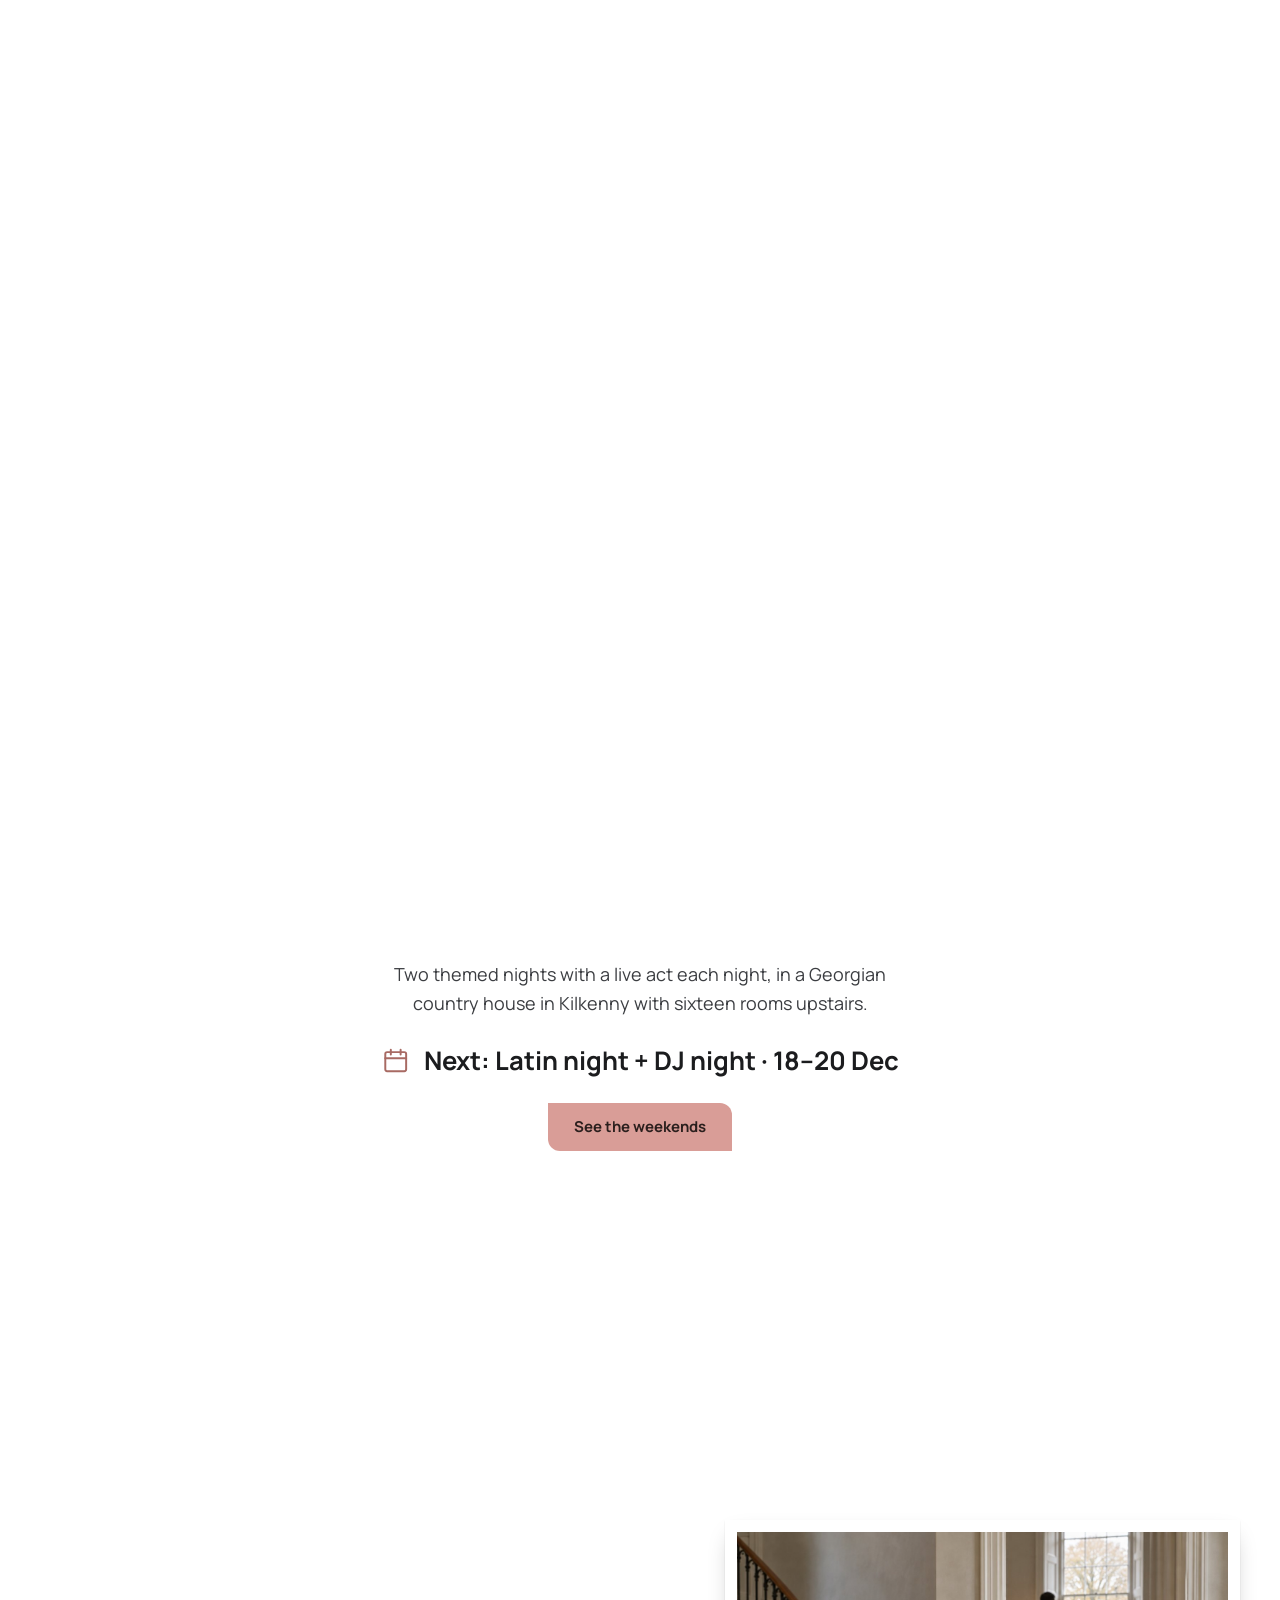
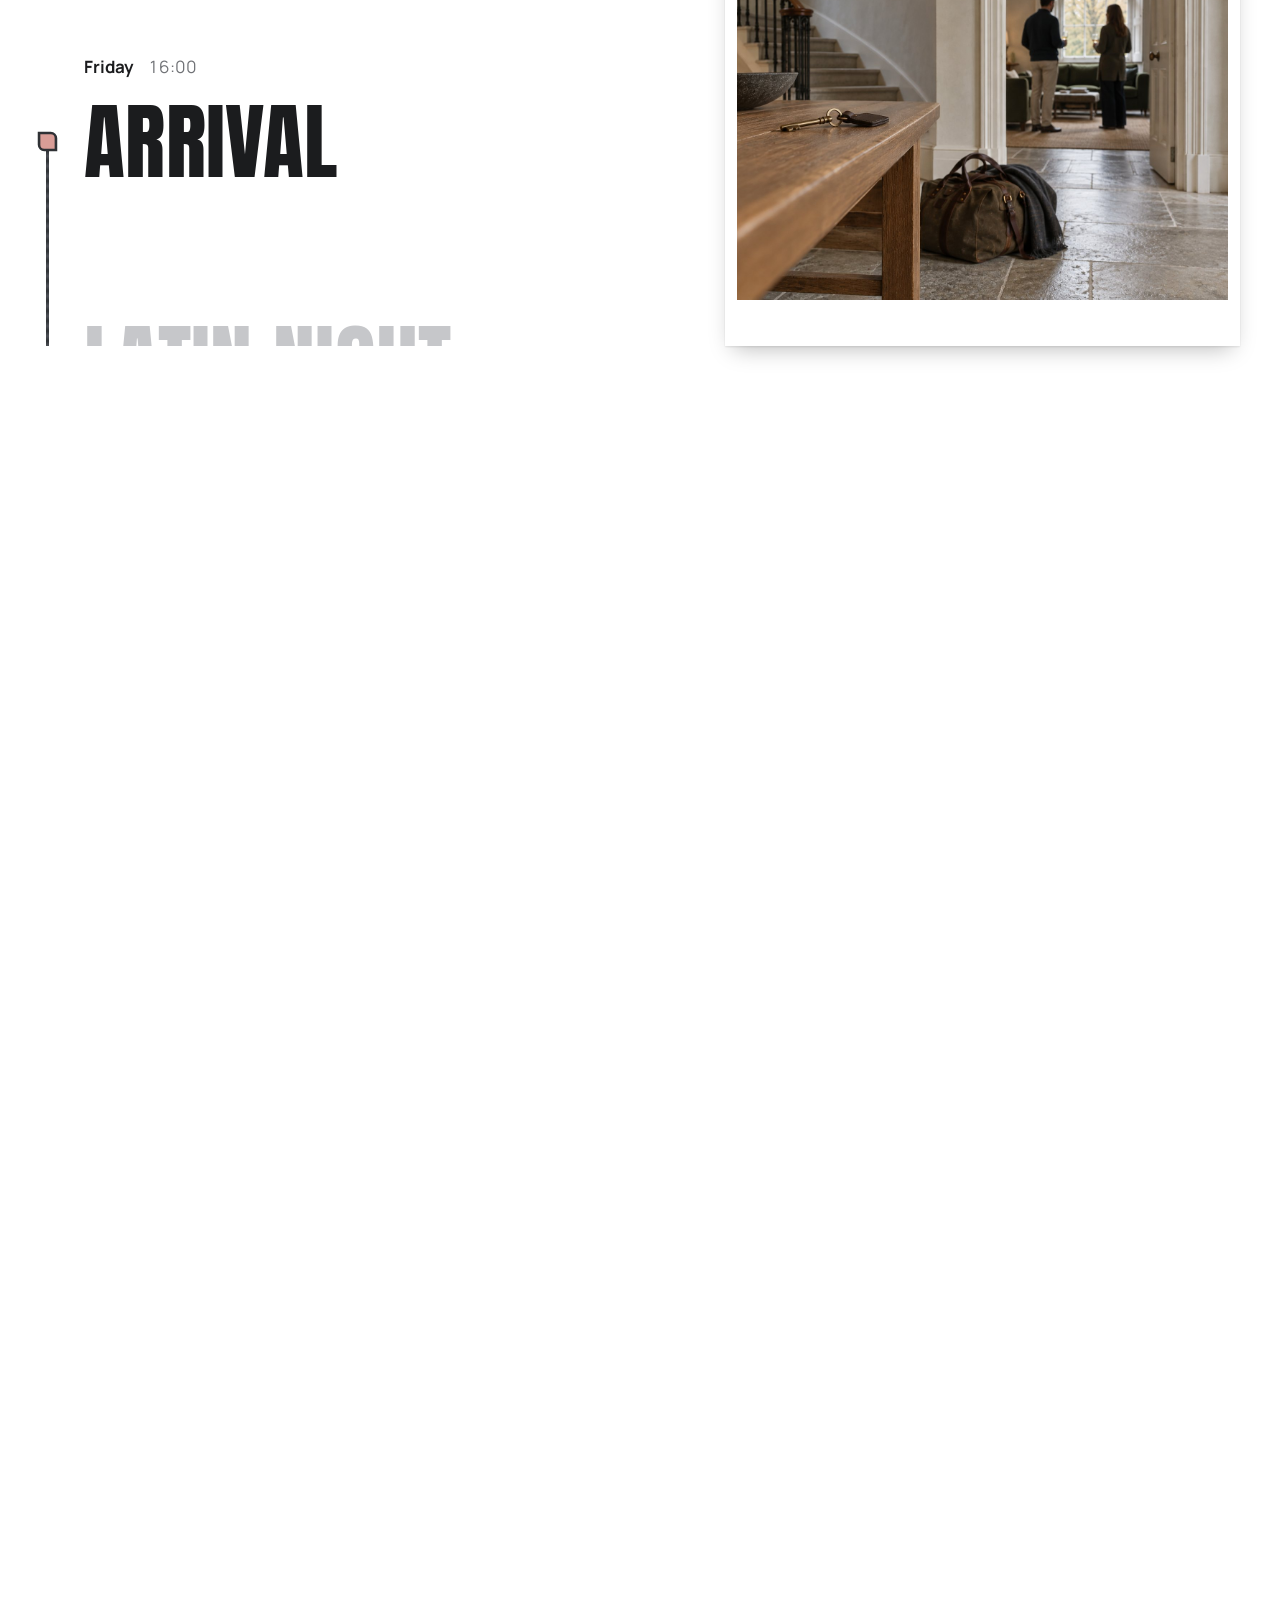
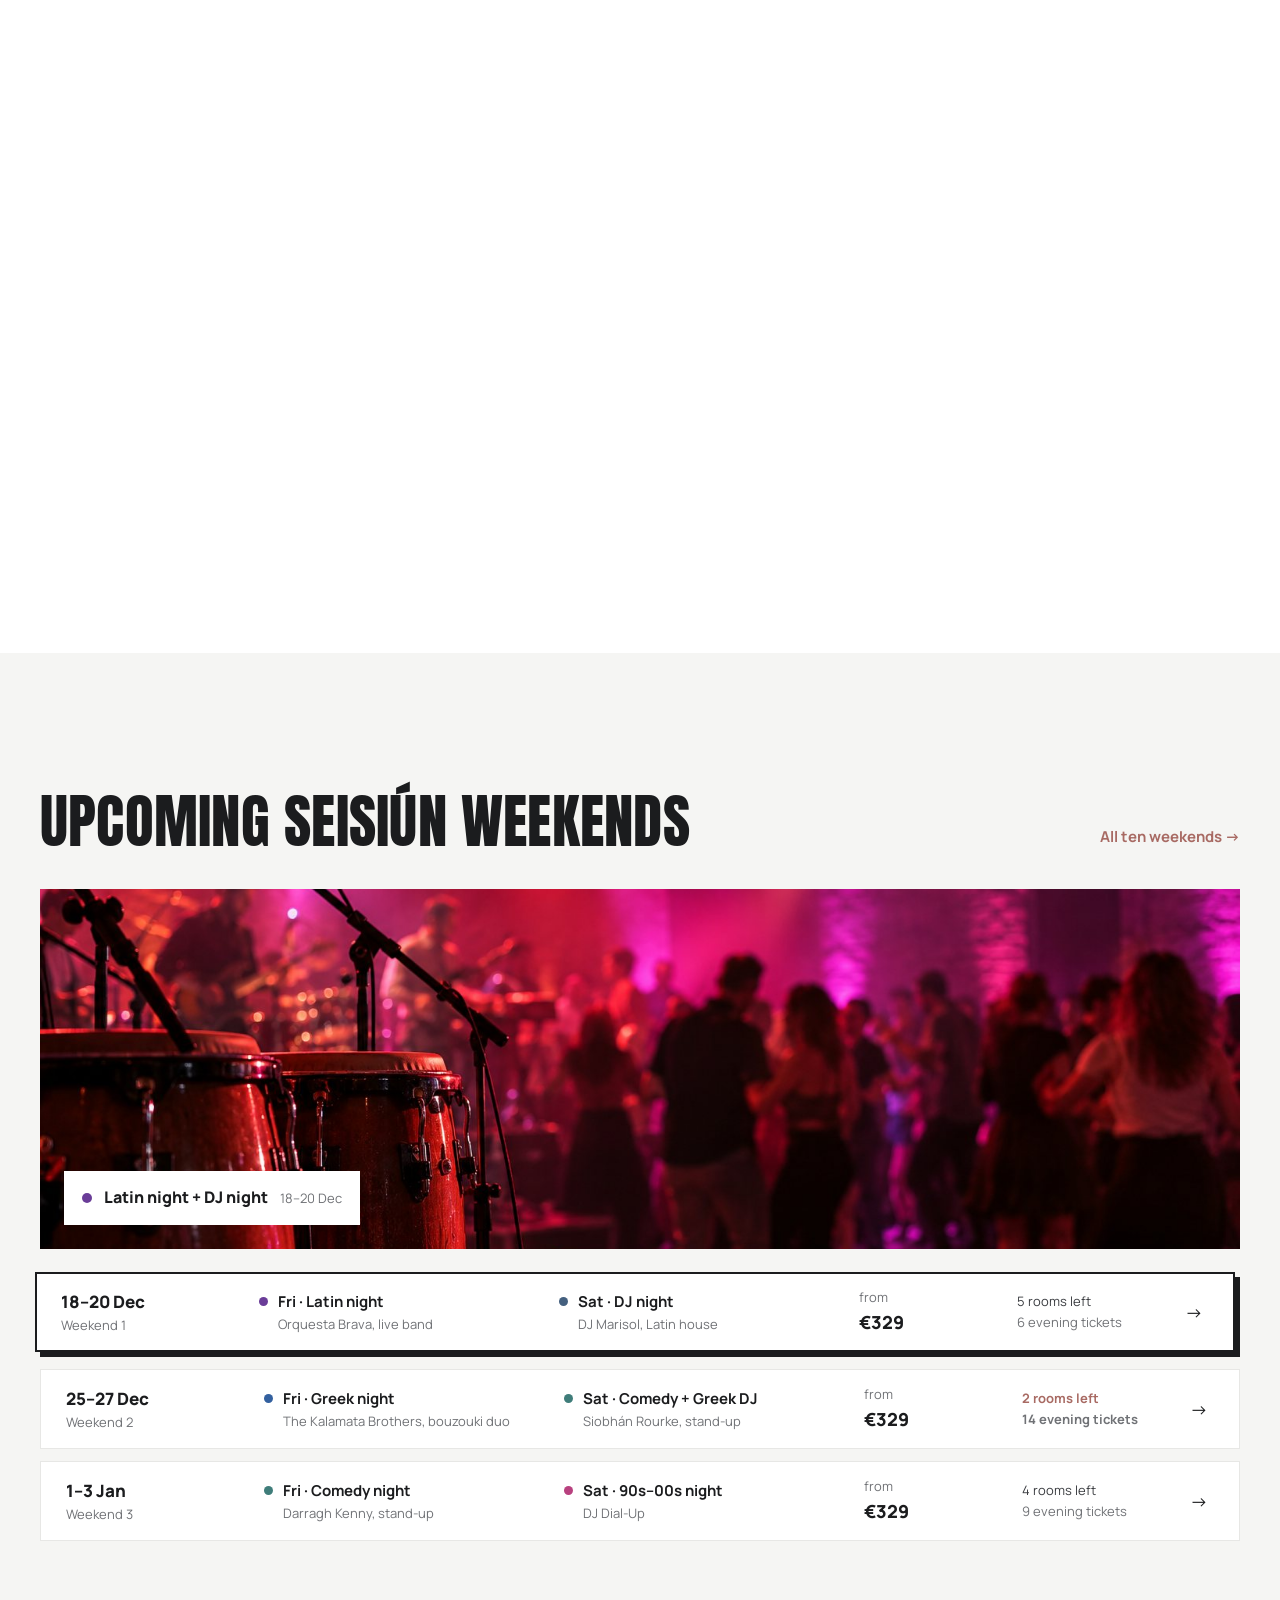
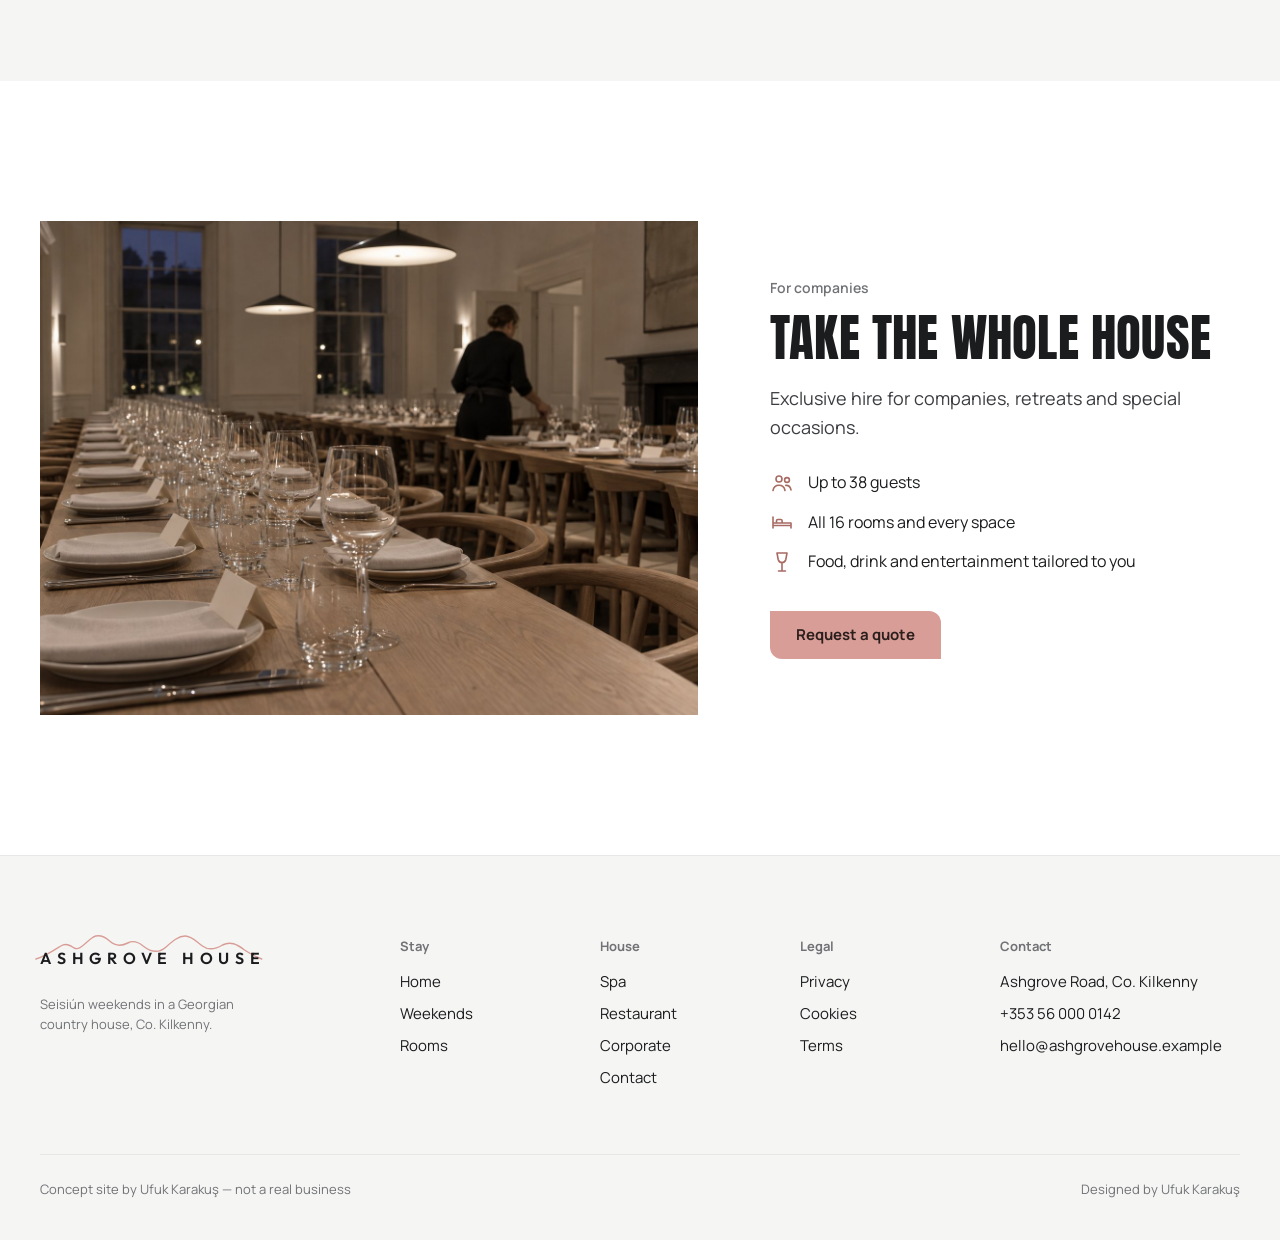
==== commit a8f2556c: "Hero: load the whole film before playing so it cannot stall Co-Authored-By: Claude Sonnet 5.5 <norep" ====
--- a/index.html
+++ b/index.html
@@ -35,7 +35,7 @@
   <section class="hero" id="hero">
     <div class="hero-first">
       <div class="hero-frame" id="heroFrame">
-        <div class="hero-media"><video id="heroVid" muted playsinline preload="auto" poster="images/hero-start.jpg?v=20261028" aria-label="Ashgrove House from the air, from an afternoon to a Seisiún night"><source src="images/hero.mp4?v=20261028" type="video/mp4"><source src="images/hero.webm?v=20261028" type="video/webm"></video><script>if(matchMedia("(max-width:760px)").matches){var hv=document.getElementById("heroVid");hv.preload="none";hv.poster="images/hero-end.jpg?v=20261028";[].slice.call(hv.querySelectorAll("source")).forEach(function(s){s.remove()})}</script></div>
+        <div class="hero-media"><video id="heroVid" muted playsinline preload="none" poster="images/hero-start.jpg?v=20261028" aria-label="Ashgrove House from the air, from an afternoon to a Seisiún night"><source src="images/hero.mp4?v=20261028" type="video/mp4"><source src="images/hero.webm?v=20261028" type="video/webm"></video><script>if(matchMedia("(max-width:760px)").matches){var hv=document.getElementById("heroVid");hv.preload="none";hv.poster="images/hero-end.jpg?v=20261028";[].slice.call(hv.querySelectorAll("source")).forEach(function(s){s.remove()})}</script></div>
         <div class="hero-fx" aria-hidden="true"></div>
         <div class="hl hl-logo" aria-hidden="true"><span class="logo hero-logo"><svg viewBox="0 0 240 30" preserveAspectRatio="none" aria-hidden="true"><path pathLength="1" d="M2 27 C10 25 18 20 28 14 C33 11 37 13 42 16 C48 19 54 10 62 5 C68 2 73 4 79 9 C86 15 92 14 98 11 C104 8 109 10 114 14 C122 20 130 22 138 15 C145 9 151 4 158 4 C165 4 170 10 176 14 C183 19 190 17 197 13 C205 9 212 12 220 18 C226 22 232 25 238 27"/></svg><b>Ashgrove House</b></span></div>
         <h1 class="hl hl-head d" id="heroH">Spa by day.<br>Seisiún by night.</h1>
--- a/css/site.css
+++ b/css/site.css
@@ -351,19 +351,23 @@
 .toast.on{opacity:1;transform:translate(-50%,0)}
 
 /* ========== HOME ========== */
-/* intro: black ~1s, the frame opens to the 35mm picture, then the page arrives (only when the head script sets .intro-on) */
+/* intro: the curtain goes from black (0 %) through grey (50 %) to white (100 %) with the loading line, then the white curtain opens onto the white page and the frame; no black is left at the frame's edges (only when the head script sets .intro-on) */
 .intro{display:none;position:fixed;inset:0;z-index:300;pointer-events:none}
 .intro-on .intro{display:block}
-.intro .ip{position:absolute;left:0;right:0;height:50%;background:#000;transition:height 1.8s cubic-bezier(.65,0,.35,1),opacity .9s ease}
+.intro .ip{position:absolute;left:0;right:0;height:50%;background:#000;animation:inbg 1s linear forwards;transition:height 1.8s cubic-bezier(.65,0,.35,1),opacity .9s ease}
 .intro .ip.t{top:0}.intro .ip.b{bottom:0}
 .intro .ip.l,.intro .ip.r{top:0;bottom:0;height:auto;width:0;transition:opacity .9s ease}
 .intro .ip.l{left:0;right:auto}.intro .ip.r{right:0;left:auto}
 .intro .lo{position:absolute;inset:0;display:grid;place-items:center;z-index:2;transition:opacity .5s}
 .intro .lo div{display:flex;flex-direction:column;align-items:center;gap:18px}
-.intro .lo b{font-family:var(--logo);font-weight:600;font-size:16px;letter-spacing:.36em;color:#e8e8e8}
-.intro .lo i{display:block;width:150px;height:1px;background:rgba(255,255,255,.14);overflow:hidden}
-.intro .lo i span{display:block;height:100%;background:#e8e8e8;transform:translateX(-100%);animation:ld 1s ease forwards}
+.intro .lo b{font-family:var(--logo);font-weight:600;font-size:16px;letter-spacing:.36em;color:#e8e8e8;animation:intx 1s linear forwards}
+.intro .lo i{display:block;width:150px;height:1px;background:rgba(255,255,255,.14);overflow:hidden;animation:intr 1s linear forwards}
+.intro .lo i span{display:block;height:100%;background:#e8e8e8;transform:translateX(-100%);animation:ld 1s linear forwards,intx2 1s linear forwards}
 @keyframes ld{to{transform:none}}
+@keyframes inbg{0%{background:#000}50%{background:#808080}100%{background:#fff}}
+@keyframes intx{0%,49%{color:#e8e8e8}50%,100%{color:#1b1c1e}}
+@keyframes intx2{0%,49%{background:#e8e8e8}50%,100%{background:#1b1c1e}}
+@keyframes intr{0%,49%{background:rgba(255,255,255,.14)}50%,100%{background:rgba(0,0,0,.12)}}
 .intro.go .lo{opacity:0}
 .intro.fade .ip{opacity:0}
 .intro-on .intro.done,.intro.done{display:none}
@@ -374,9 +378,9 @@
 .hero-first{height:100vh;height:100svh;padding:var(--hg)}
 .hero-frame{position:relative;height:100%;overflow:hidden;background:#0d1320;isolation:isolate}
 .hero-media{position:absolute;inset:0;overflow:hidden}
-.hero-media video{display:block;width:100%;height:100%;object-fit:cover;object-position:50% 18%;transform-origin:50% 50%;transition:filter 3s cubic-bezier(.45,0,.55,1),transform 3.6s cubic-bezier(.25,.6,.3,1)}
-/* the end: the last frame eases into a soft blur and keeps drifting in (the drone never stops dead) */
-.is-ending .hero-media video{filter:blur(9px);transform:scale(1.05)}
+.hero-media video{display:block;width:100%;height:100%;object-fit:cover;object-position:50% 18%;transform-origin:50% 50%}
+/* the end: js.home eases the blur in while the drone is still flying (0 → 20 % level, then 20 → 100 %, the house no longer recognisable); this is its final state */
+.is-ending .hero-media video{filter:blur(45px);transform:scale(1.10)}
 /* film grain (moving) and a slight vignette, over the film only; the labels sit above (z-index 3) */
 .hero-fx{position:absolute;inset:0;z-index:2;pointer-events:none;overflow:hidden}
 .hero-fx::before{content:"";position:absolute;inset:0;background:radial-gradient(ellipse 125% 115% at 50% 50%,rgba(0,0,0,0) 52%,rgba(0,0,0,.36) 100%),linear-gradient(rgba(255,160,80,.045),rgba(255,160,80,.045))}
@@ -388,7 +392,7 @@
 .hl-logo{left:var(--hi);top:var(--hi);display:flex;align-items:center;padding:20px 30px 18px 32px}
 .hl-logo .logo{margin:0}
 .hero .hl-head{left:var(--hi);bottom:var(--hi);margin:0;padding:.26em .38em .18em;font-size:clamp(36px,5.2vw,90px);line-height:1.02;text-align:left;white-space:nowrap}
-.js .hero .hl-head{opacity:0;transform:translateY(12px);transition:opacity 1.2s ease 1s,transform 1.2s cubic-bezier(.2,.7,.2,1) 1s}
+.js .hero .hl-head{opacity:0;transform:translateY(12px);transition:opacity 1s ease,transform 1s cubic-bezier(.2,.7,.2,1)}
 .js .hero .is-ending .hl-head{opacity:1;transform:none}
 .hl-down{--ds:clamp(56px,5vw,84px);right:var(--hi);bottom:var(--hi);width:var(--ds);height:var(--ds);display:grid;place-items:center;overflow:hidden;transition:background .2s}
 .hl-down:hover{background:var(--soft)}
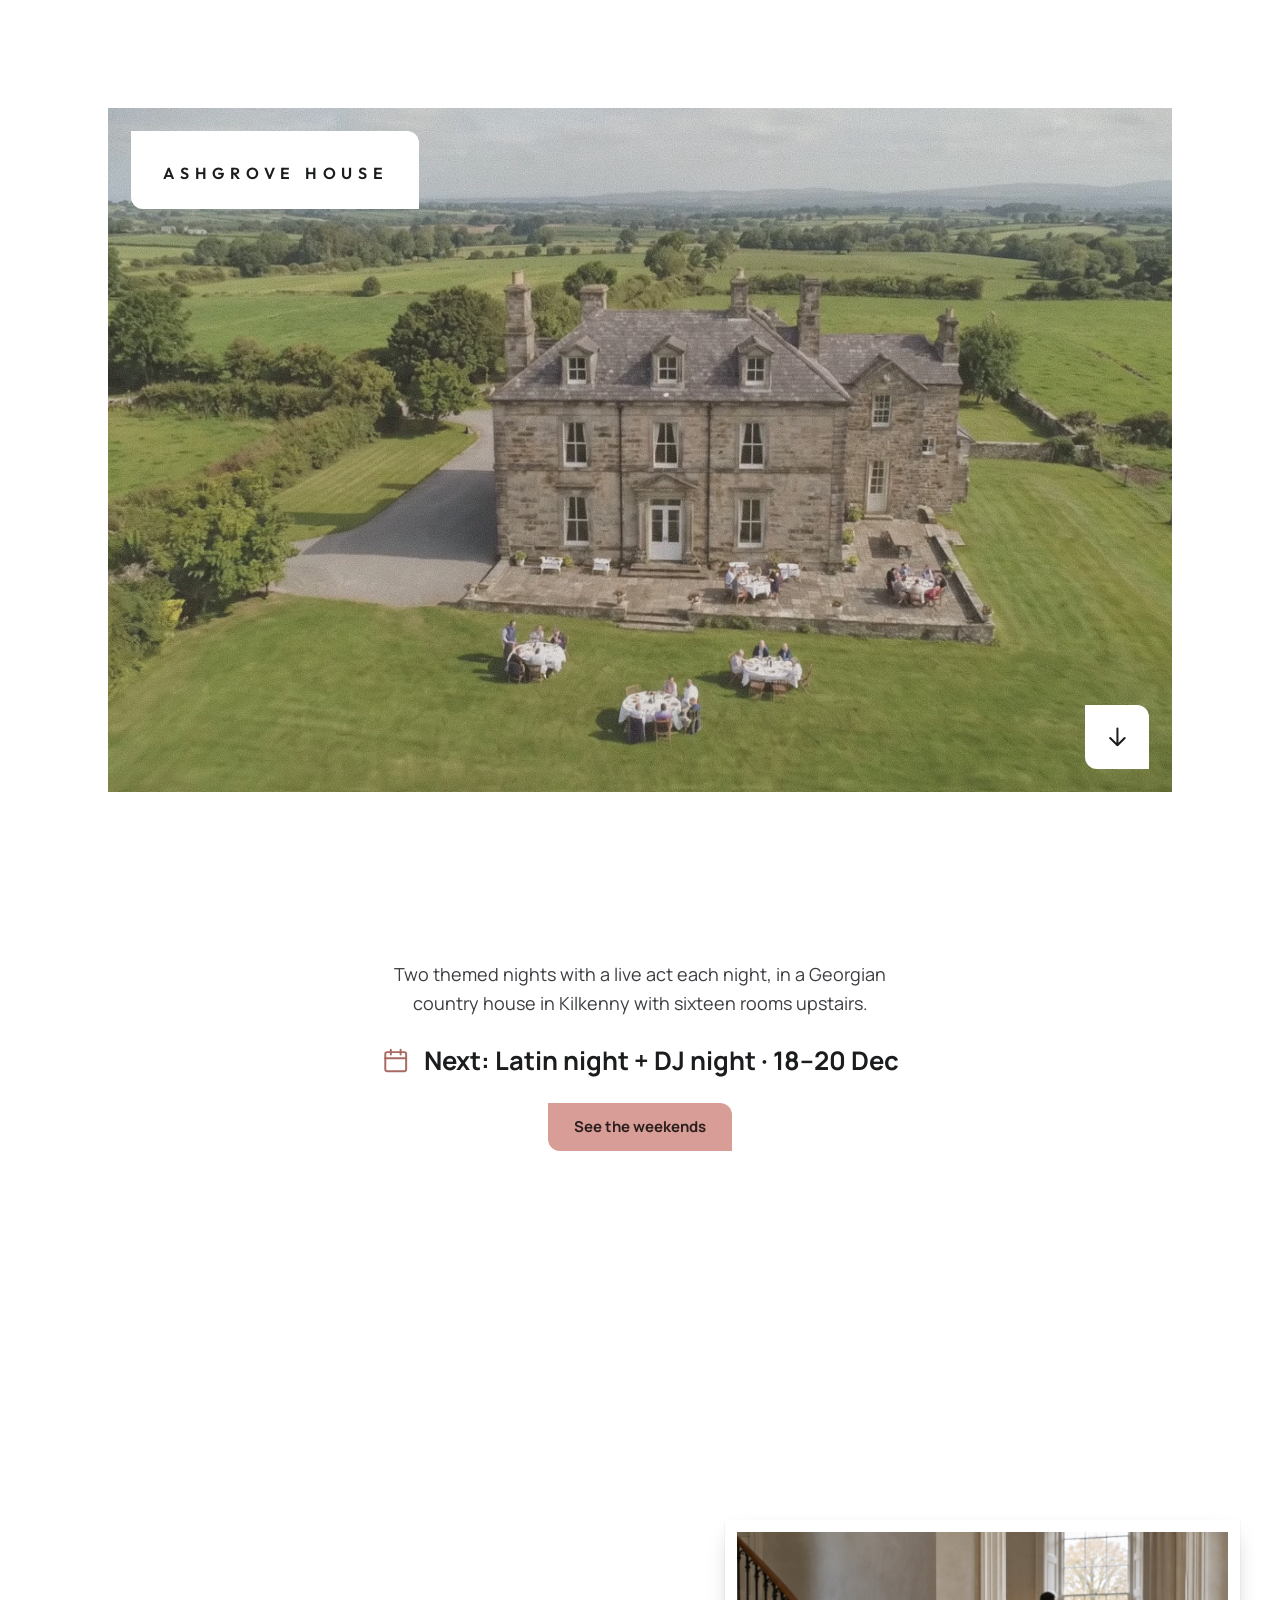
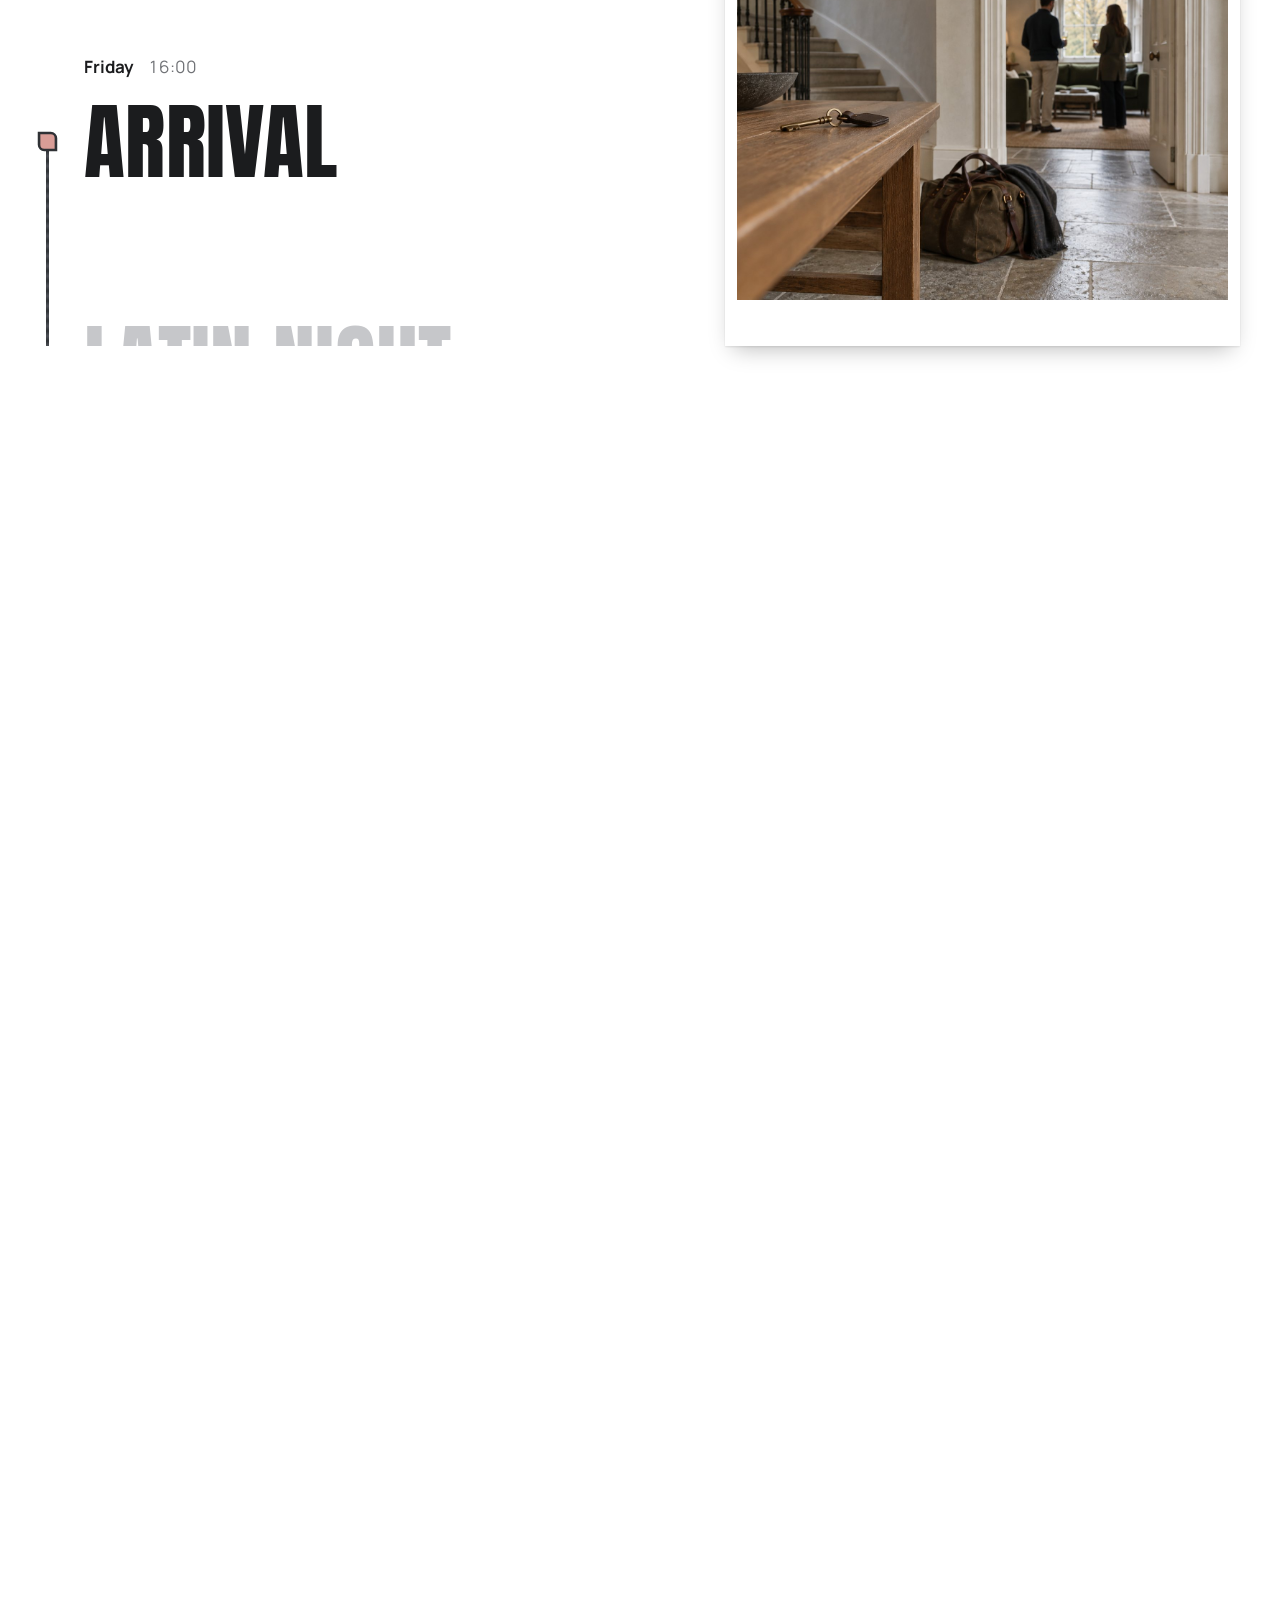
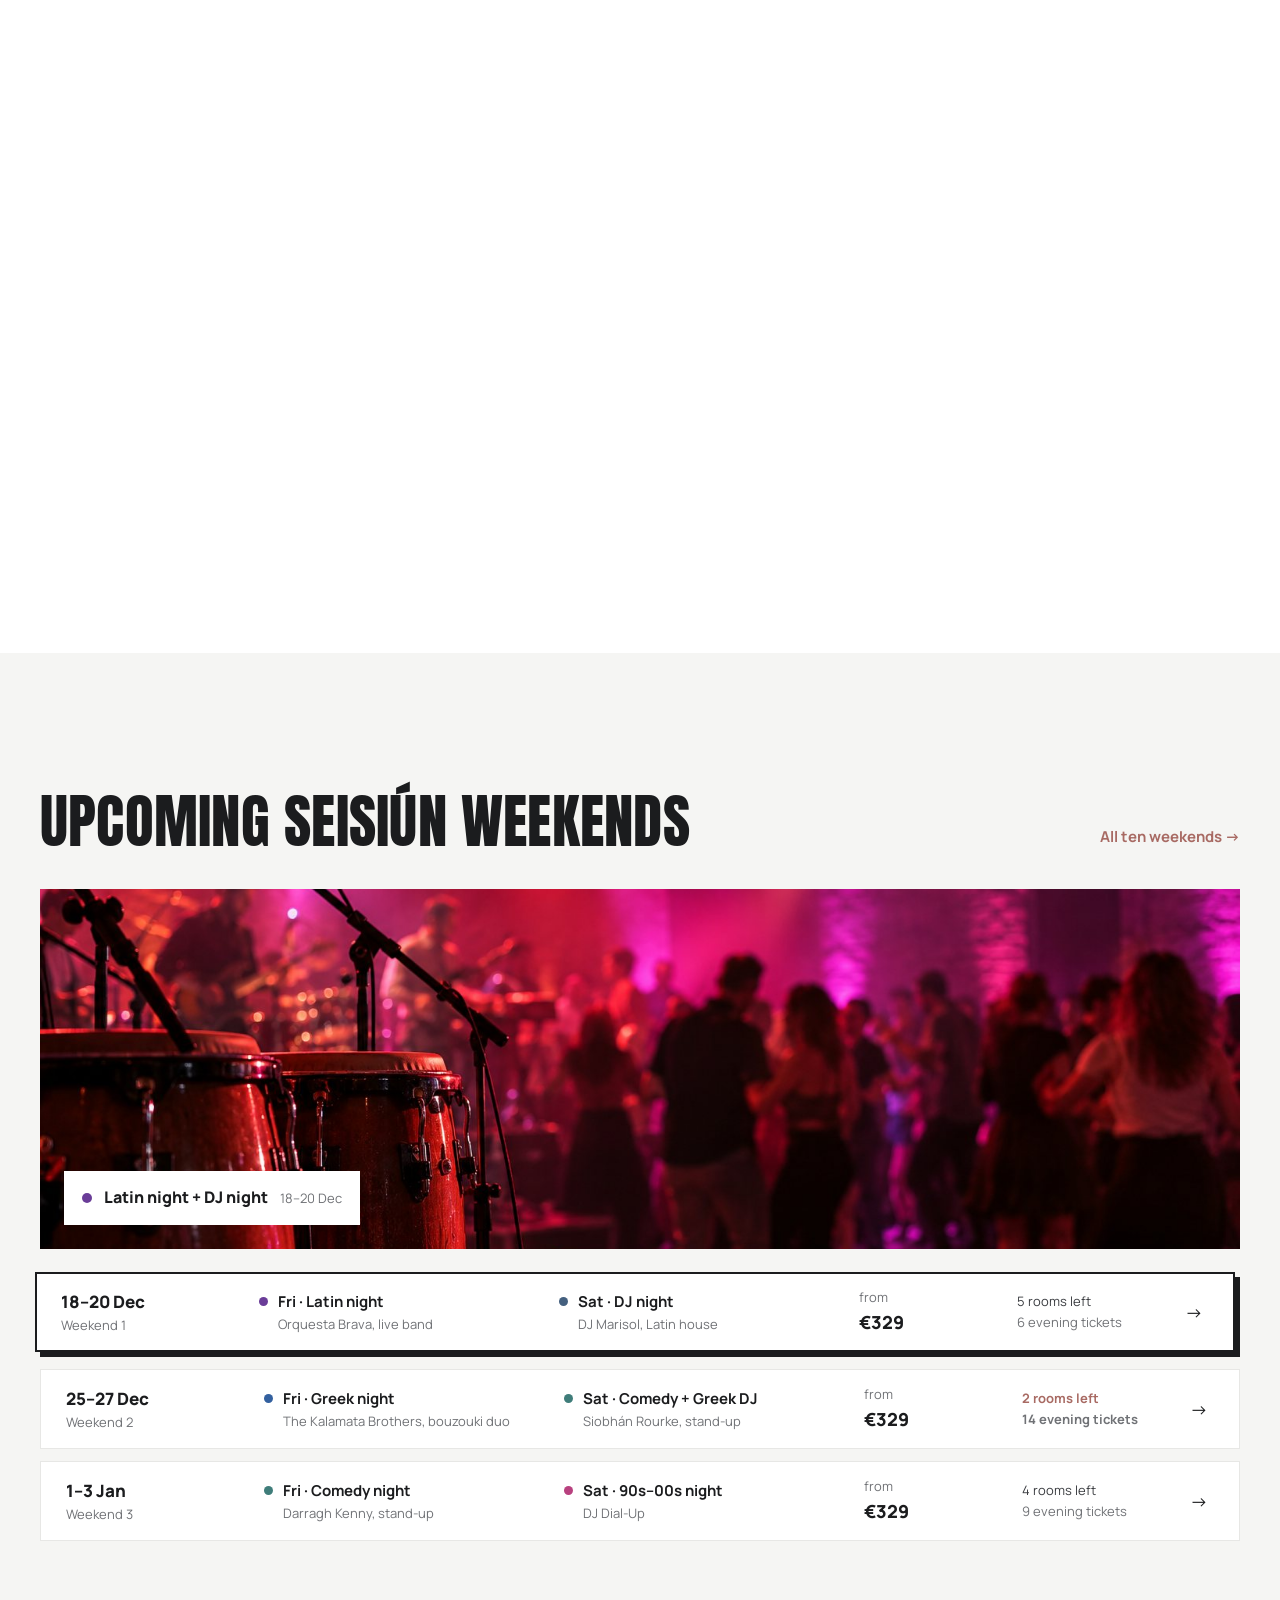
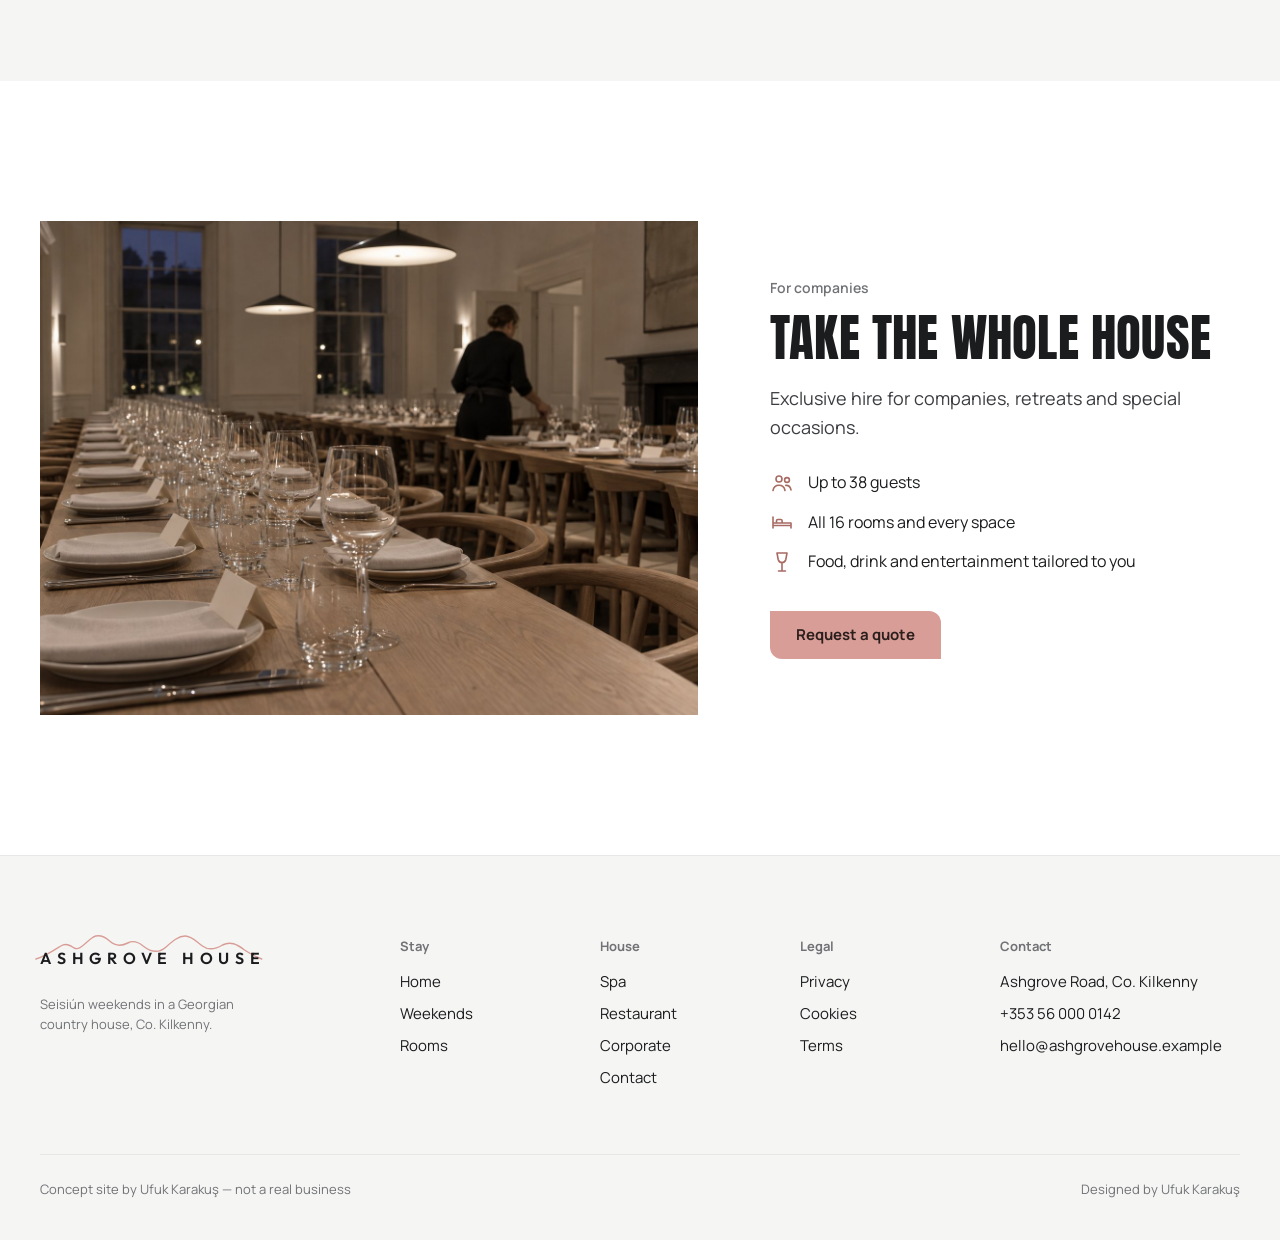
==== commit d5ef0490: "Hero: start the film only when the connection can carry it to the end Co-Authored-By: Claude Sonnet " ====
--- a/index.html
+++ b/index.html
@@ -35,7 +35,7 @@
   <section class="hero" id="hero">
     <div class="hero-first">
       <div class="hero-frame" id="heroFrame">
-        <div class="hero-media"><video id="heroVid" muted playsinline preload="none" poster="images/hero-start.jpg?v=20261028" aria-label="Ashgrove House from the air, from an afternoon to a Seisiún night"><source src="images/hero.mp4?v=20261028" type="video/mp4"><source src="images/hero.webm?v=20261028" type="video/webm"></video><script>if(matchMedia("(max-width:760px)").matches){var hv=document.getElementById("heroVid");hv.preload="none";hv.poster="images/hero-end.jpg?v=20261028";[].slice.call(hv.querySelectorAll("source")).forEach(function(s){s.remove()})}</script></div>
+        <div class="hero-media"><video id="heroVid" muted playsinline preload="auto" poster="images/hero-start.jpg?v=20261028" aria-label="Ashgrove House from the air, from an afternoon to a Seisiún night"><source src="images/hero.mp4?v=20261028" type="video/mp4"><source src="images/hero.webm?v=20261028" type="video/webm"></video><script>if(matchMedia("(max-width:760px)").matches){var hv=document.getElementById("heroVid");hv.preload="none";hv.poster="images/hero-end.jpg?v=20261028";[].slice.call(hv.querySelectorAll("source")).forEach(function(s){s.remove()})}</script></div>
         <div class="hero-fx" aria-hidden="true"></div>
         <div class="hl hl-logo" aria-hidden="true"><span class="logo hero-logo"><svg viewBox="0 0 240 30" preserveAspectRatio="none" aria-hidden="true"><path pathLength="1" d="M2 27 C10 25 18 20 28 14 C33 11 37 13 42 16 C48 19 54 10 62 5 C68 2 73 4 79 9 C86 15 92 14 98 11 C104 8 109 10 114 14 C122 20 130 22 138 15 C145 9 151 4 158 4 C165 4 170 10 176 14 C183 19 190 17 197 13 C205 9 212 12 220 18 C226 22 232 25 238 27"/></svg><b>Ashgrove House</b></span></div>
         <h1 class="hl hl-head d" id="heroH">Spa by day.<br>Seisiún by night.</h1>
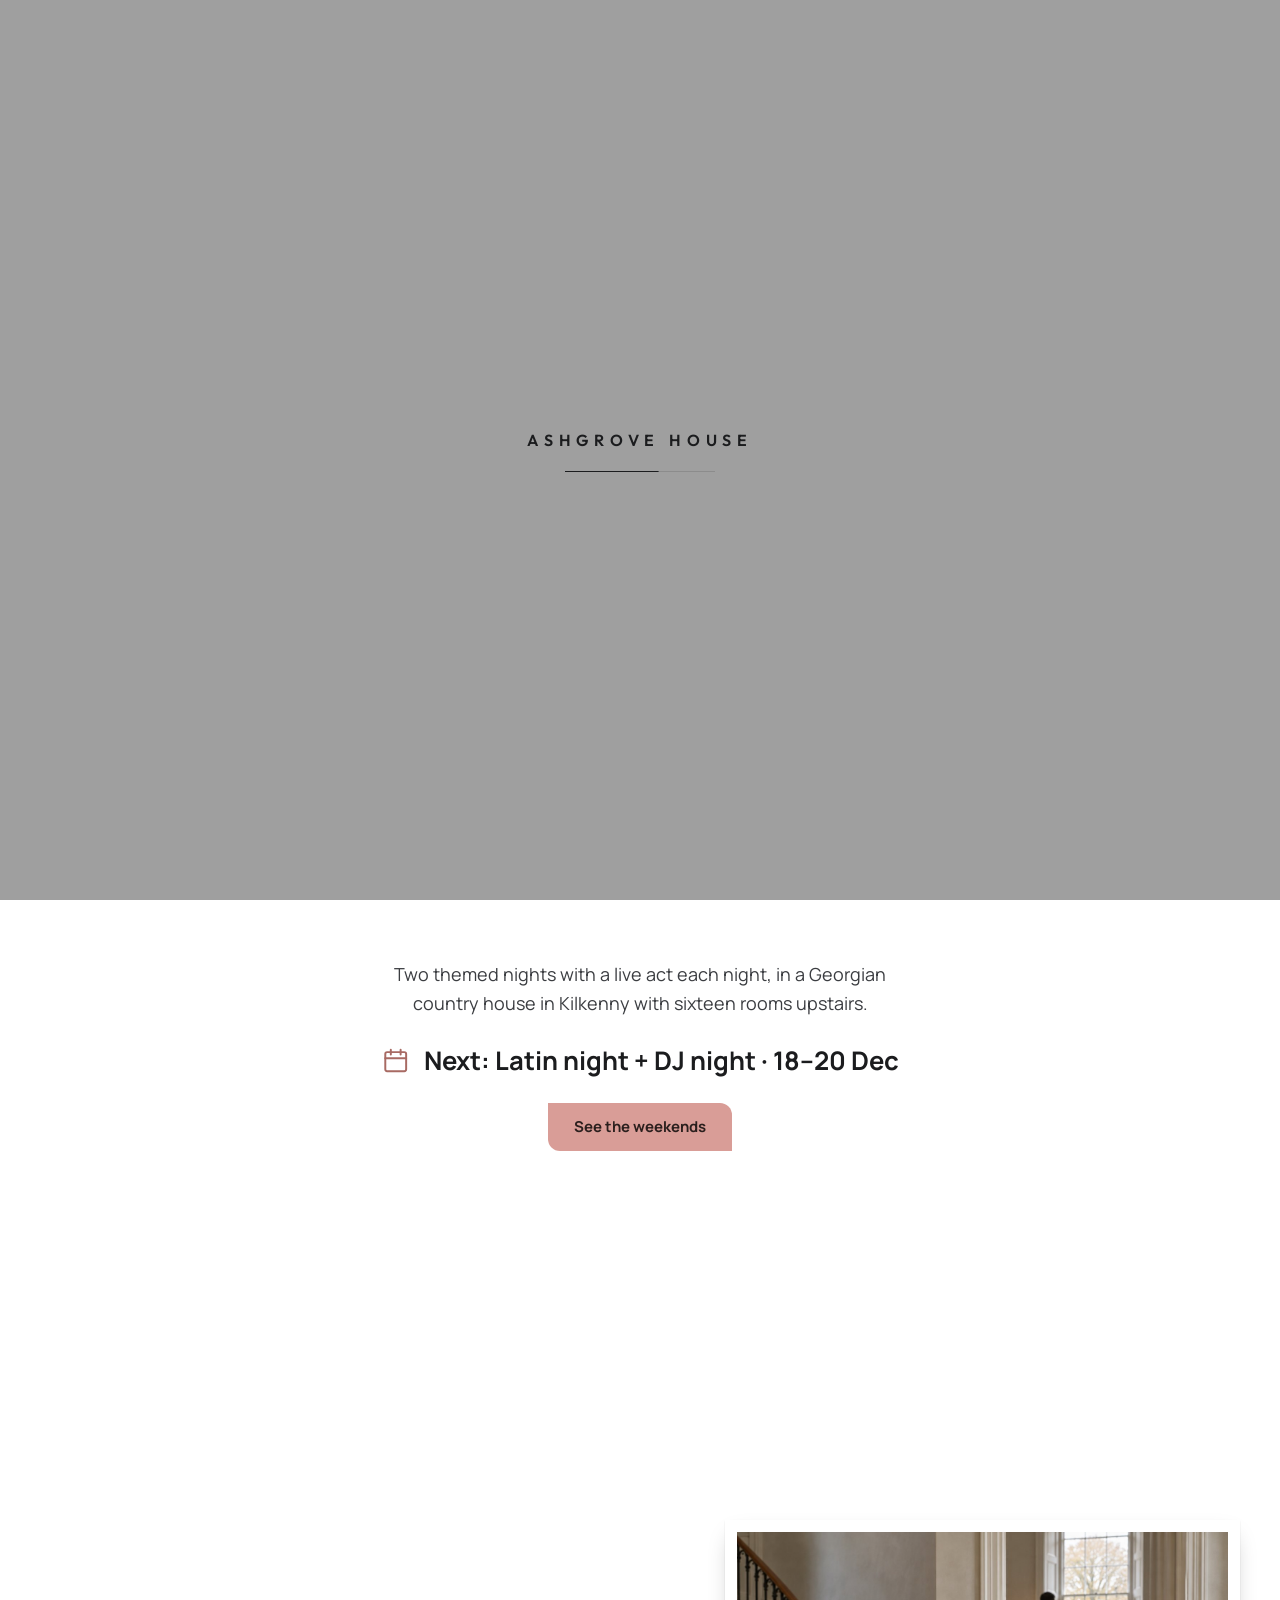
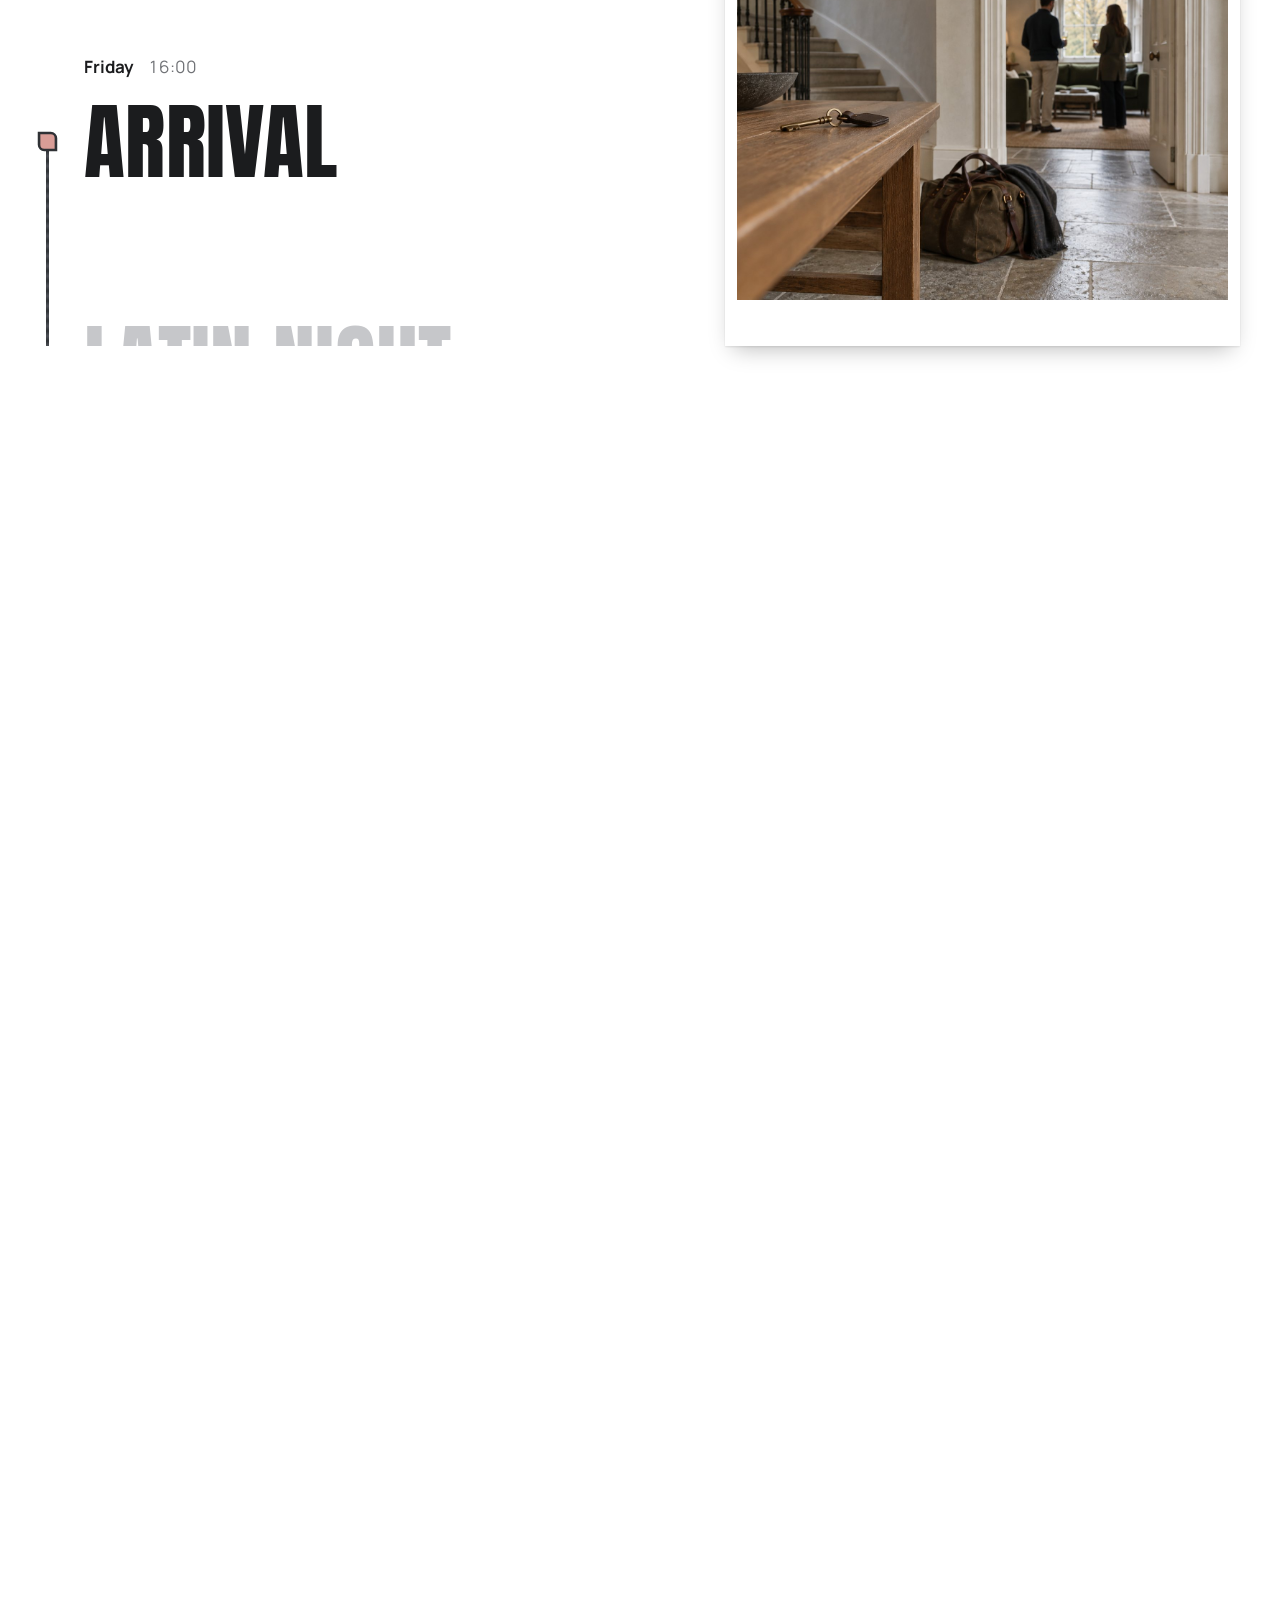
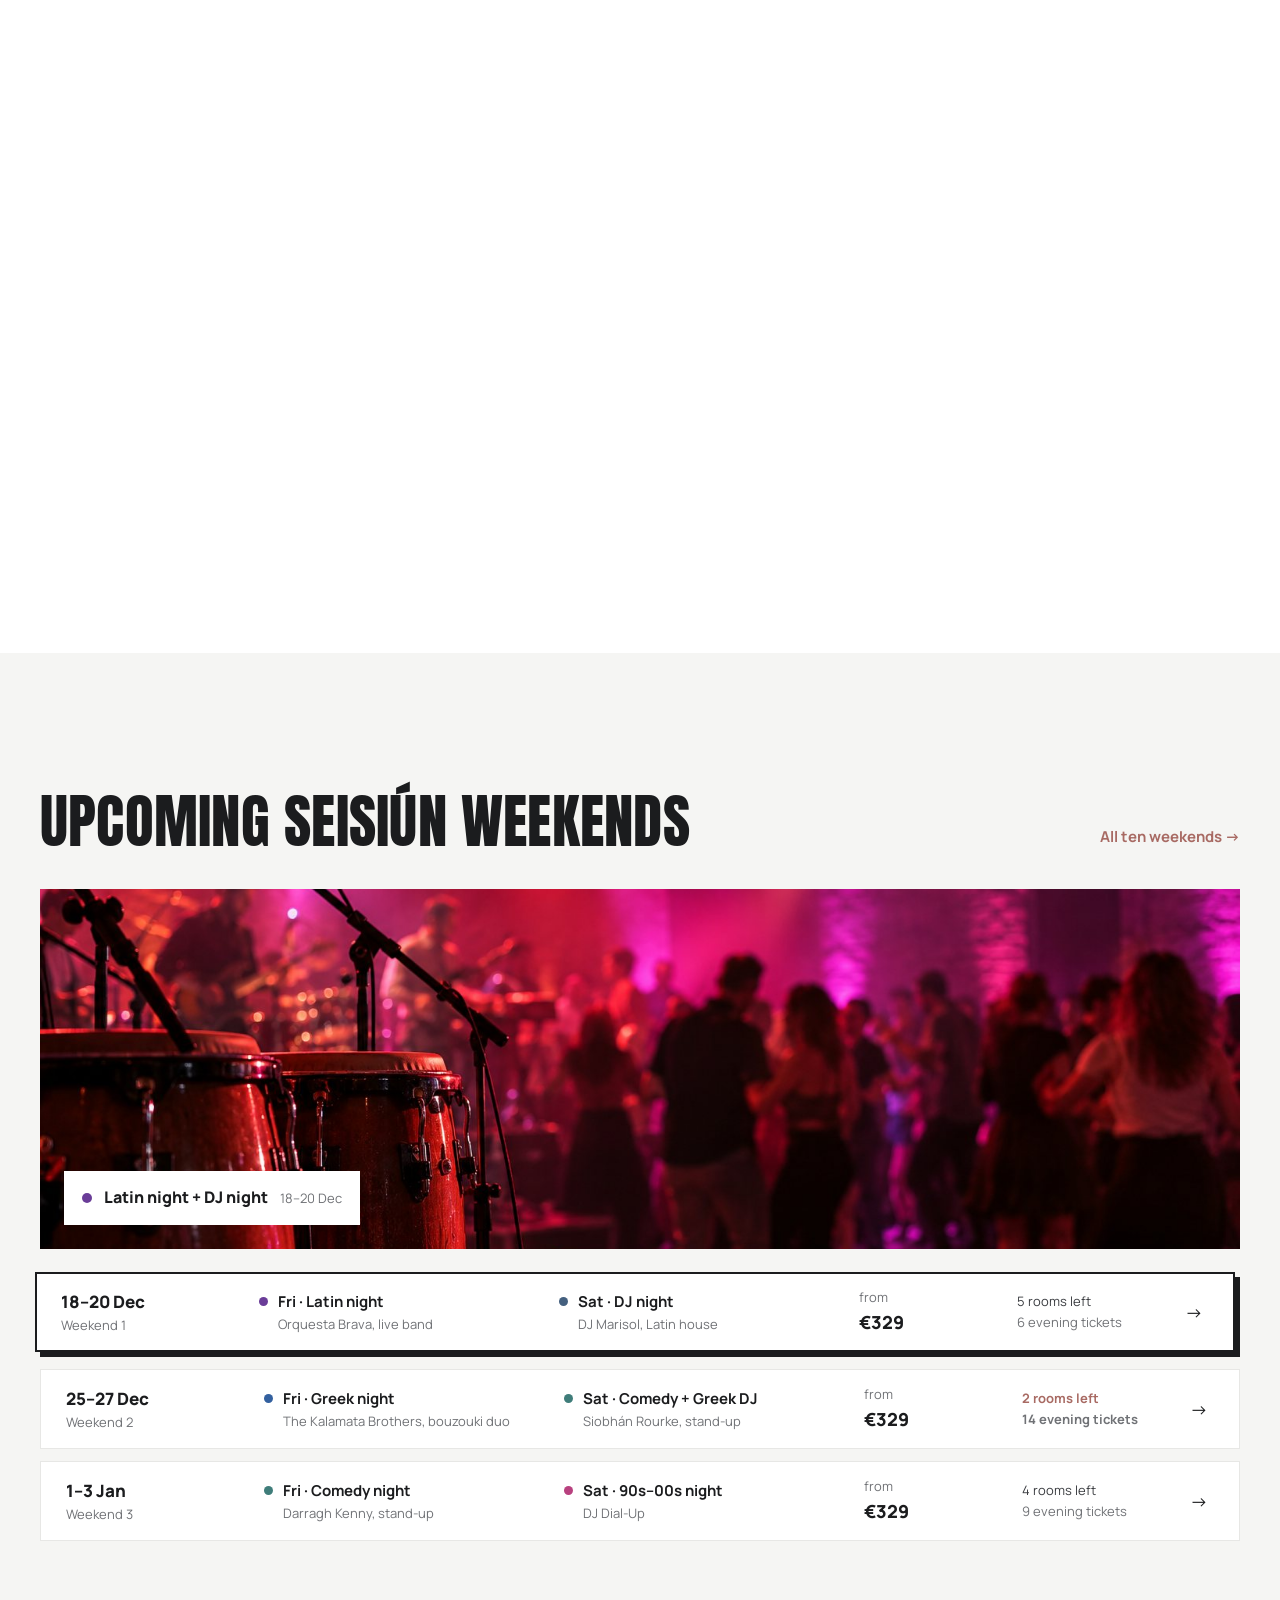
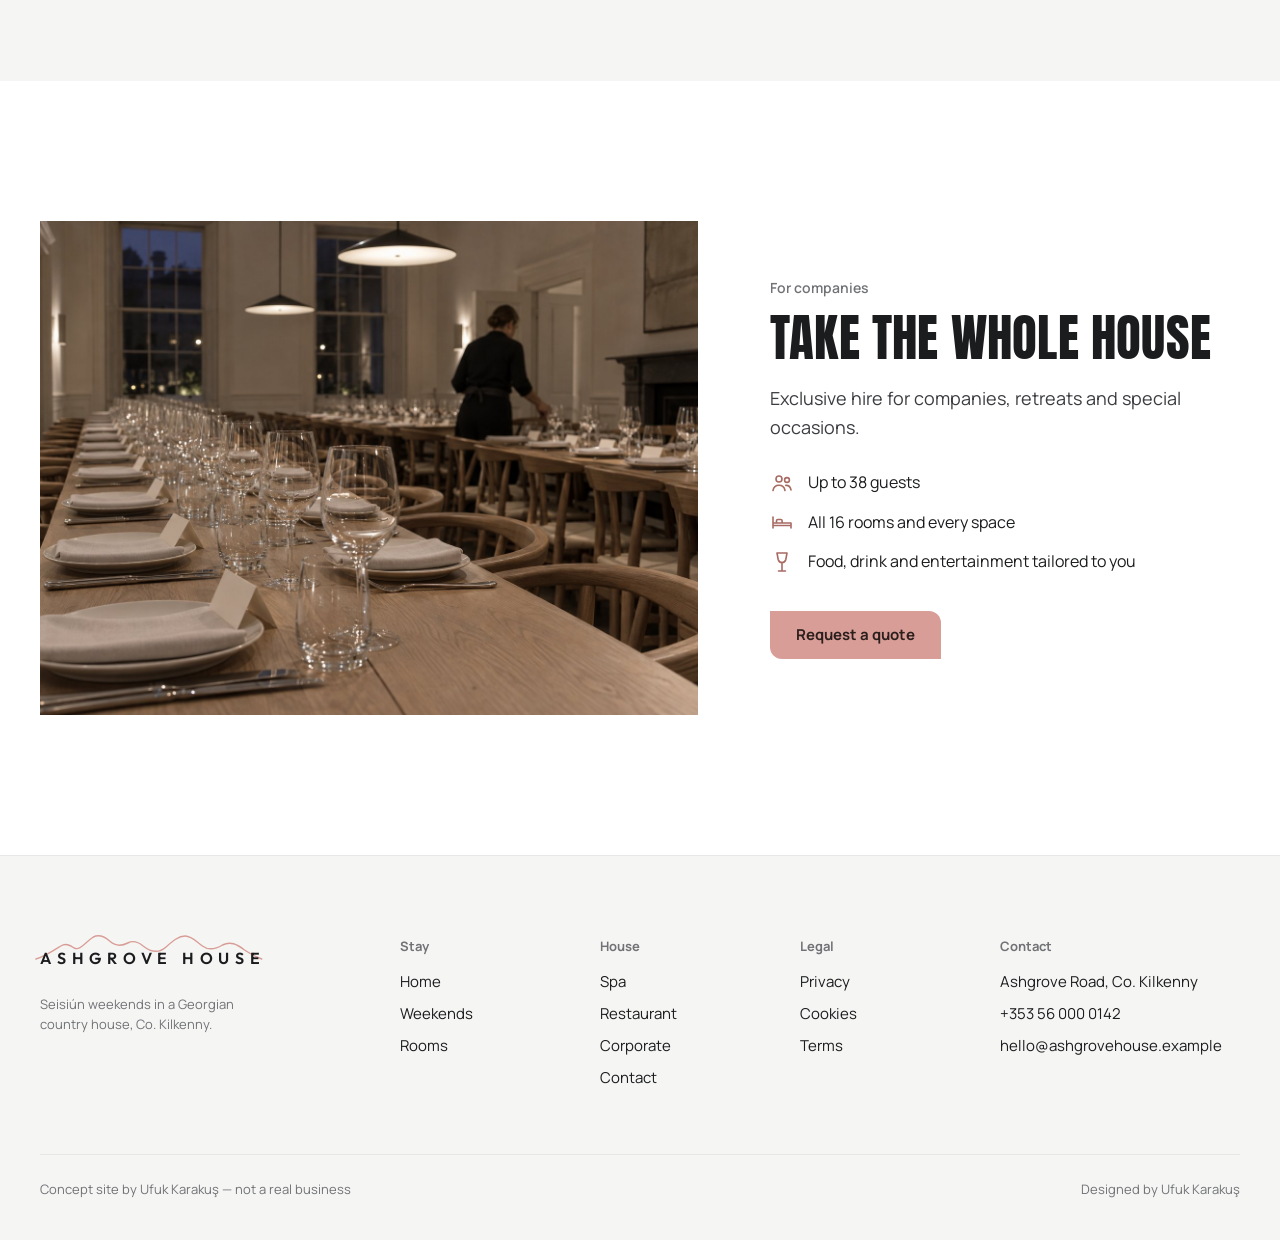
==== commit 3d8301ba: "Phones: hero film plays day to night then blurs; story as a clock timeline; demo actions inert - Pho" ====
--- a/index.html
+++ b/index.html
@@ -35,7 +35,7 @@
   <section class="hero" id="hero">
     <div class="hero-first">
       <div class="hero-frame" id="heroFrame">
-        <div class="hero-media"><video id="heroVid" muted playsinline preload="auto" poster="images/hero-start.jpg?v=20261028" aria-label="Ashgrove House from the air, from an afternoon to a Seisiún night"><source src="images/hero.mp4?v=20261028" type="video/mp4"><source src="images/hero.webm?v=20261028" type="video/webm"></video><script>if(matchMedia("(max-width:760px)").matches){var hv=document.getElementById("heroVid");hv.preload="none";hv.poster="images/hero-end.jpg?v=20261028";[].slice.call(hv.querySelectorAll("source")).forEach(function(s){s.remove()})}</script></div>
+        <div class="hero-media"><video id="heroVid" muted playsinline preload="auto" poster="images/hero-start.jpg?v=20261028" aria-label="Ashgrove House from the air, from an afternoon to a Seisiún night"><source src="images/hero.mp4?v=20261028" type="video/mp4"><source src="images/hero.webm?v=20261028" type="video/webm"></video><script>if(matchMedia("(max-width:760px)").matches){var hv=document.getElementById("heroVid");hv.preload="none";hv.dataset.phone="1";[].slice.call(hv.querySelectorAll("source")).forEach(function(s){s.remove()})}</script></div>
         <div class="hero-fx" aria-hidden="true"></div>
         <div class="hl hl-logo" aria-hidden="true"><span class="logo hero-logo"><svg viewBox="0 0 240 30" preserveAspectRatio="none" aria-hidden="true"><path pathLength="1" d="M2 27 C10 25 18 20 28 14 C33 11 37 13 42 16 C48 19 54 10 62 5 C68 2 73 4 79 9 C86 15 92 14 98 11 C104 8 109 10 114 14 C122 20 130 22 138 15 C145 9 151 4 158 4 C165 4 170 10 176 14 C183 19 190 17 197 13 C205 9 212 12 220 18 C226 22 232 25 238 27"/></svg><b>Ashgrove House</b></span></div>
         <h1 class="hl hl-head d" id="heroH">Spa by day.<br>Seisiún by night.</h1>
--- a/css/site.css
+++ b/css/site.css
@@ -8,7 +8,7 @@
 a{color:inherit}
 img{display:block;max-width:100%}
 figure{margin:0}
-:focus-visible{outline:2px solid var(--rose-d);outline-offset:3px}
+:focus-visible{outline:none}
 .wrap{max-width:var(--container);margin:0 auto;padding-left:max(var(--gutter),env(safe-area-inset-left,0px));padding-right:max(var(--gutter),env(safe-area-inset-right,0px))}
 .d{font-family:var(--head);font-weight:400;text-transform:uppercase;letter-spacing:.004em;line-height:.96;margin:0;white-space:nowrap}
 .eyebrow{font-size:14px;font-weight:600;color:var(--muted);margin:0 0 14px}
@@ -153,7 +153,7 @@
 .big{font-family:var(--sans);font-weight:800;font-size:72px;line-height:1;letter-spacing:-.02em}
 .fields{display:grid;grid-template-columns:1fr 1fr;gap:12px;max-width:620px}
 .fields input{font:inherit;font-size:15px;padding:14px 16px;border:0;box-shadow:inset 0 0 0 1px var(--line);background:#fff;border-radius:0}
-.fields input:focus{outline:2px solid var(--rose-d);outline-offset:0}
+.fields input:focus{outline:none;box-shadow:inset 0 0 0 1px #c8c9c7}
 .fields .full{grid-column:1/-1}
 .navs{display:flex;gap:18px;margin-top:32px;align-items:center}
 .back{font-size:14px;font-weight:600;color:var(--muted);text-decoration:underline}
@@ -351,23 +351,19 @@
 .toast.on{opacity:1;transform:translate(-50%,0)}
 
 /* ========== HOME ========== */
-/* intro: the curtain goes from black (0 %) through grey (50 %) to white (100 %) with the loading line, then the white curtain opens onto the white page and the frame; no black is left at the frame's edges (only when the head script sets .intro-on) */
-.intro{display:none;position:fixed;inset:0;z-index:300;pointer-events:none}
+/* intro: the curtain goes from black (0 %) through grey (50 %) to white (100 %) with the loading line, which follows the film actually arriving (js sets --p), then the white curtain opens onto the white page and the frame; no black is left at the frame's edges (only when the head script sets .intro-on) */
+.intro{--p:0;display:none;position:fixed;inset:0;z-index:300;pointer-events:none}
 .intro-on .intro{display:block}
-.intro .ip{position:absolute;left:0;right:0;height:50%;background:#000;animation:inbg 1s linear forwards;transition:height 1.8s cubic-bezier(.65,0,.35,1),opacity .9s ease}
+.intro .ip{position:absolute;left:0;right:0;height:50%;background:rgb(calc(var(--p) * 255),calc(var(--p) * 255),calc(var(--p) * 255));transition:height 1.8s cubic-bezier(.65,0,.35,1),opacity .9s ease}
 .intro .ip.t{top:0}.intro .ip.b{bottom:0}
 .intro .ip.l,.intro .ip.r{top:0;bottom:0;height:auto;width:0;transition:opacity .9s ease}
 .intro .ip.l{left:0;right:auto}.intro .ip.r{right:0;left:auto}
 .intro .lo{position:absolute;inset:0;display:grid;place-items:center;z-index:2;transition:opacity .5s}
 .intro .lo div{display:flex;flex-direction:column;align-items:center;gap:18px}
-.intro .lo b{font-family:var(--logo);font-weight:600;font-size:16px;letter-spacing:.36em;color:#e8e8e8;animation:intx 1s linear forwards}
-.intro .lo i{display:block;width:150px;height:1px;background:rgba(255,255,255,.14);overflow:hidden;animation:intr 1s linear forwards}
-.intro .lo i span{display:block;height:100%;background:#e8e8e8;transform:translateX(-100%);animation:ld 1s linear forwards,intx2 1s linear forwards}
-@keyframes ld{to{transform:none}}
-@keyframes inbg{0%{background:#000}50%{background:#808080}100%{background:#fff}}
-@keyframes intx{0%,49%{color:#e8e8e8}50%,100%{color:#1b1c1e}}
-@keyframes intx2{0%,49%{background:#e8e8e8}50%,100%{background:#1b1c1e}}
-@keyframes intr{0%,49%{background:rgba(255,255,255,.14)}50%,100%{background:rgba(0,0,0,.12)}}
+.intro .lo b{font-family:var(--logo);font-weight:600;font-size:16px;letter-spacing:.36em;color:#e8e8e8}
+.intro .lo i{display:block;width:150px;height:1px;background:rgba(255,255,255,.14);overflow:hidden}
+.intro .lo i span{display:block;height:100%;background:#e8e8e8;transform:scaleX(var(--p));transform-origin:0 50%}
+.intro.half .lo b{color:#1b1c1e}.intro.half .lo i{background:rgba(0,0,0,.12)}.intro.half .lo i span{background:#1b1c1e}
 .intro.go .lo{opacity:0}
 .intro.fade .ip{opacity:0}
 .intro-on .intro.done,.intro.done{display:none}
@@ -380,7 +376,9 @@
 .hero-media{position:absolute;inset:0;overflow:hidden}
 .hero-media video{display:block;width:100%;height:100%;object-fit:cover;object-position:50% 18%;transform-origin:50% 50%}
 /* the end: js.home eases the blur in while the drone is still flying (0 → 20 % level, then 20 → 100 %, the house no longer recognisable); this is its final state */
-.is-ending .hero-media video{filter:blur(45px);transform:scale(1.10)}
+.is-ending .hero-media video,.is-ending .hero-media canvas{filter:blur(45px);transform:scale(1.10)}
+/* phones whose browser refuses video: the same footage as a frame sequence on a canvas over the film */
+.hero-media canvas{position:absolute;inset:0;display:block;width:100%;height:100%;transform-origin:50% 50%}
 /* film grain (moving) and a slight vignette, over the film only; the labels sit above (z-index 3) */
 .hero-fx{position:absolute;inset:0;z-index:2;pointer-events:none;overflow:hidden}
 .hero-fx::before{content:"";position:absolute;inset:0;background:radial-gradient(ellipse 125% 115% at 50% 50%,rgba(0,0,0,0) 52%,rgba(0,0,0,.36) 100%),linear-gradient(rgba(255,160,80,.045),rgba(255,160,80,.045))}
@@ -759,3 +757,31 @@
   .card.open .ctog i{transform:translateY(2px) rotate(-135deg)}
 }
 @media (min-width:641px){.ctog{display:none}}
+
+/* ========== 2 Nov ========== */
+/* nothing looks selected unless it was chosen: no tap flash on touch screens, no focus ring (text fields darken their own border, above),
+   and the hero arrow keeps no grey after a tap on a touch screen */
+html{-webkit-tap-highlight-color:transparent}
+@media (hover:none){.hl-down:hover{background:#fff}}
+/* phones */
+/* story as a clock timeline: the cards hold day, time, title and copy, centred; a faint, softly blurred clock sits at the centre of
+   the screen behind them while the section is on screen, and home.js turns its hands to each card's time as the card reaches the centre */
+.st-clock{display:none}
+@media (max-width:760px){
+  .story{isolation:isolate}
+  .st-list .eyebrow{text-align:center}
+  .st-list ol{position:relative;z-index:1}
+  .st-list li,.st-list li:last-child{align-items:center;text-align:center;min-height:76svh;padding:24px 0}
+  .st-list .st-ph{display:none}
+  .st-when{justify-content:center}
+  .st-list p{margin:0 auto}
+  .st-clock{--ck:min(86vw,52svh,400px);display:block;position:fixed;left:50%;top:50%;z-index:0;width:var(--ck);height:var(--ck);margin:calc(var(--ck) / -2) 0 0 calc(var(--ck) / -2);color:var(--ink);opacity:0;transition:opacity .7s ease;pointer-events:none}
+  .st-clock.on{opacity:1}
+  .ck-face{position:absolute;inset:0;width:100%;height:100%;fill:rgba(27,28,30,.022);stroke:currentColor;stroke-opacity:.13;stroke-width:.7;stroke-linecap:round;filter:blur(1.2px)}
+  .ck-face line{stroke-width:1.1}
+  .ck-face line.q{stroke-width:1.6;stroke-opacity:.17}
+  .ck-h,.ck-m{position:absolute;left:50%;bottom:50%;border-radius:999px;background:currentColor;opacity:.14;transform-origin:50% 100%;will-change:transform;filter:blur(1.4px)}
+  .ck-h{width:calc(var(--ck) * .028);height:calc(var(--ck) * .25);margin-left:calc(var(--ck) * -.014);transform:rotate(120deg)}
+  .ck-m{width:calc(var(--ck) * .018);height:calc(var(--ck) * .38);margin-left:calc(var(--ck) * -.009);transform:rotate(0deg)}
+  .ck-pin{position:absolute;left:50%;top:50%;width:calc(var(--ck) * .045);height:calc(var(--ck) * .045);margin:calc(var(--ck) * -.0225) 0 0 calc(var(--ck) * -.0225);border-radius:50%;background:currentColor;opacity:.16;filter:blur(1.2px)}
+}
